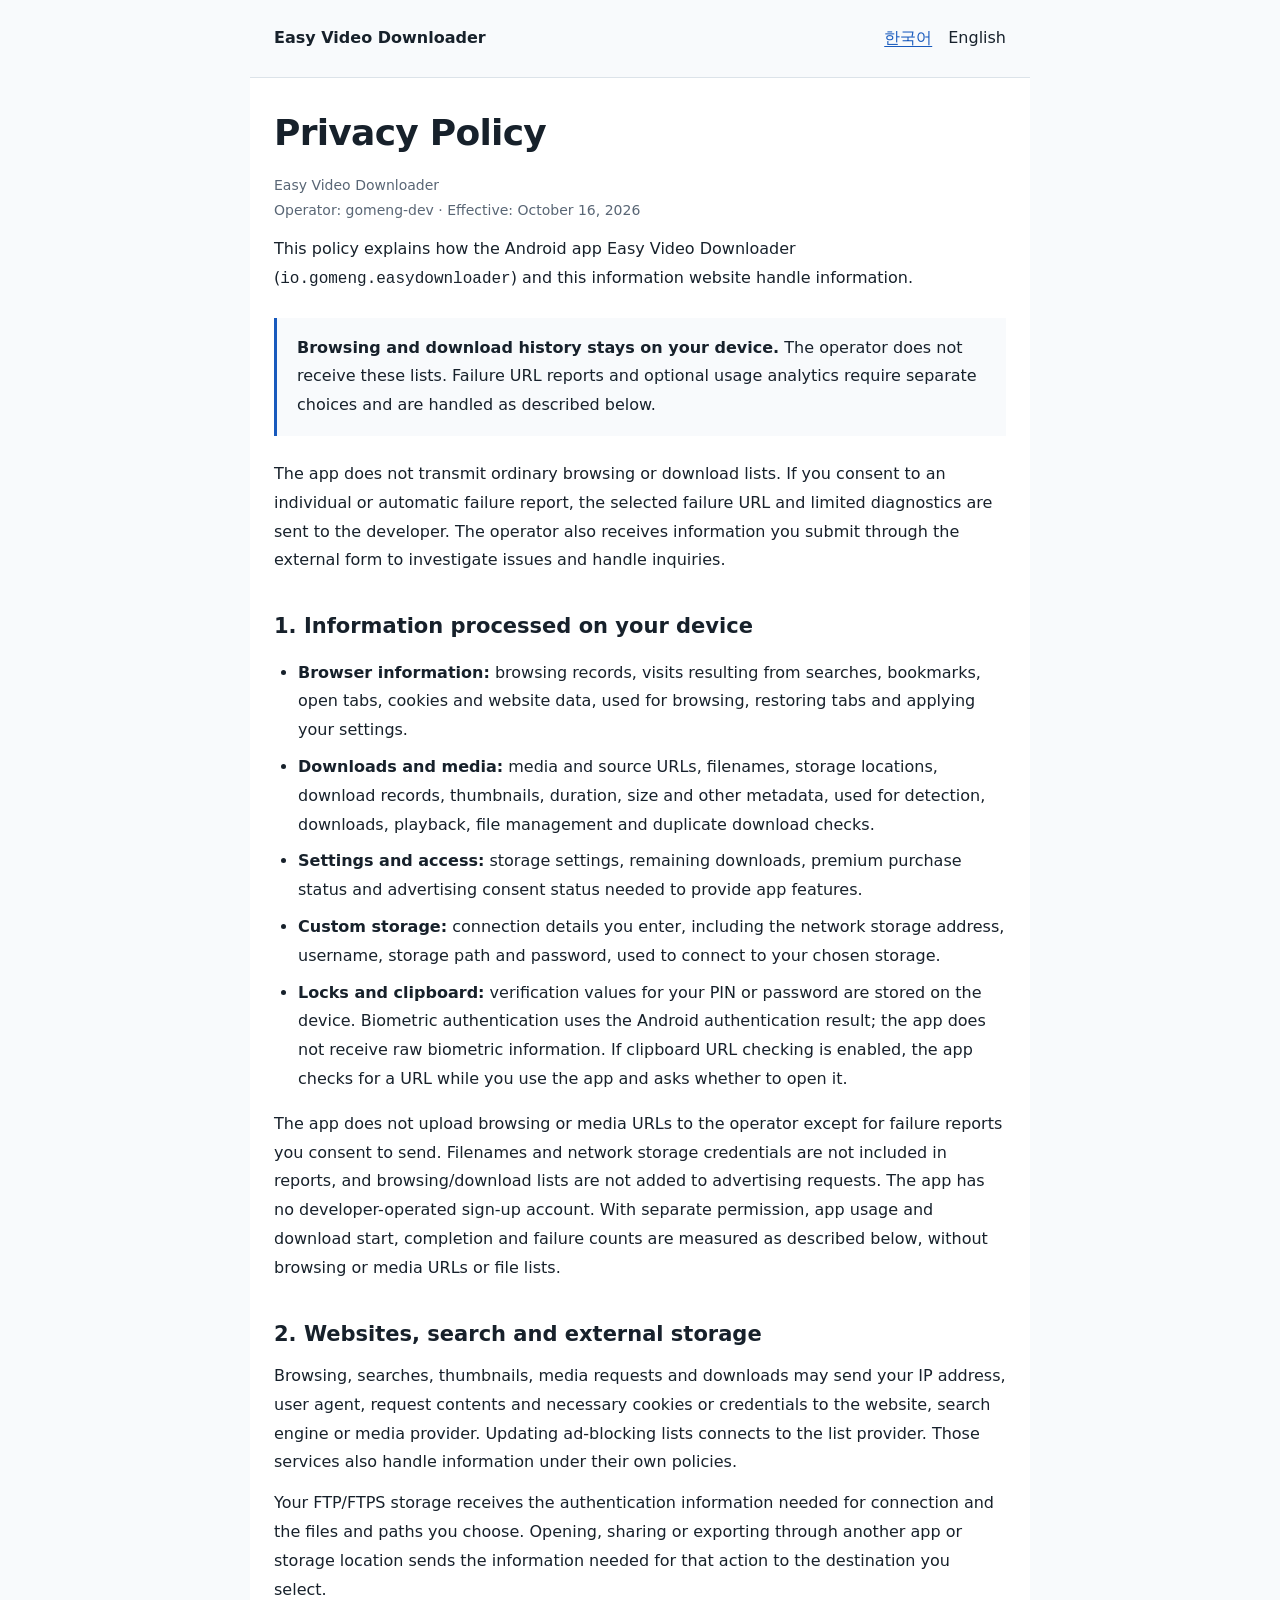
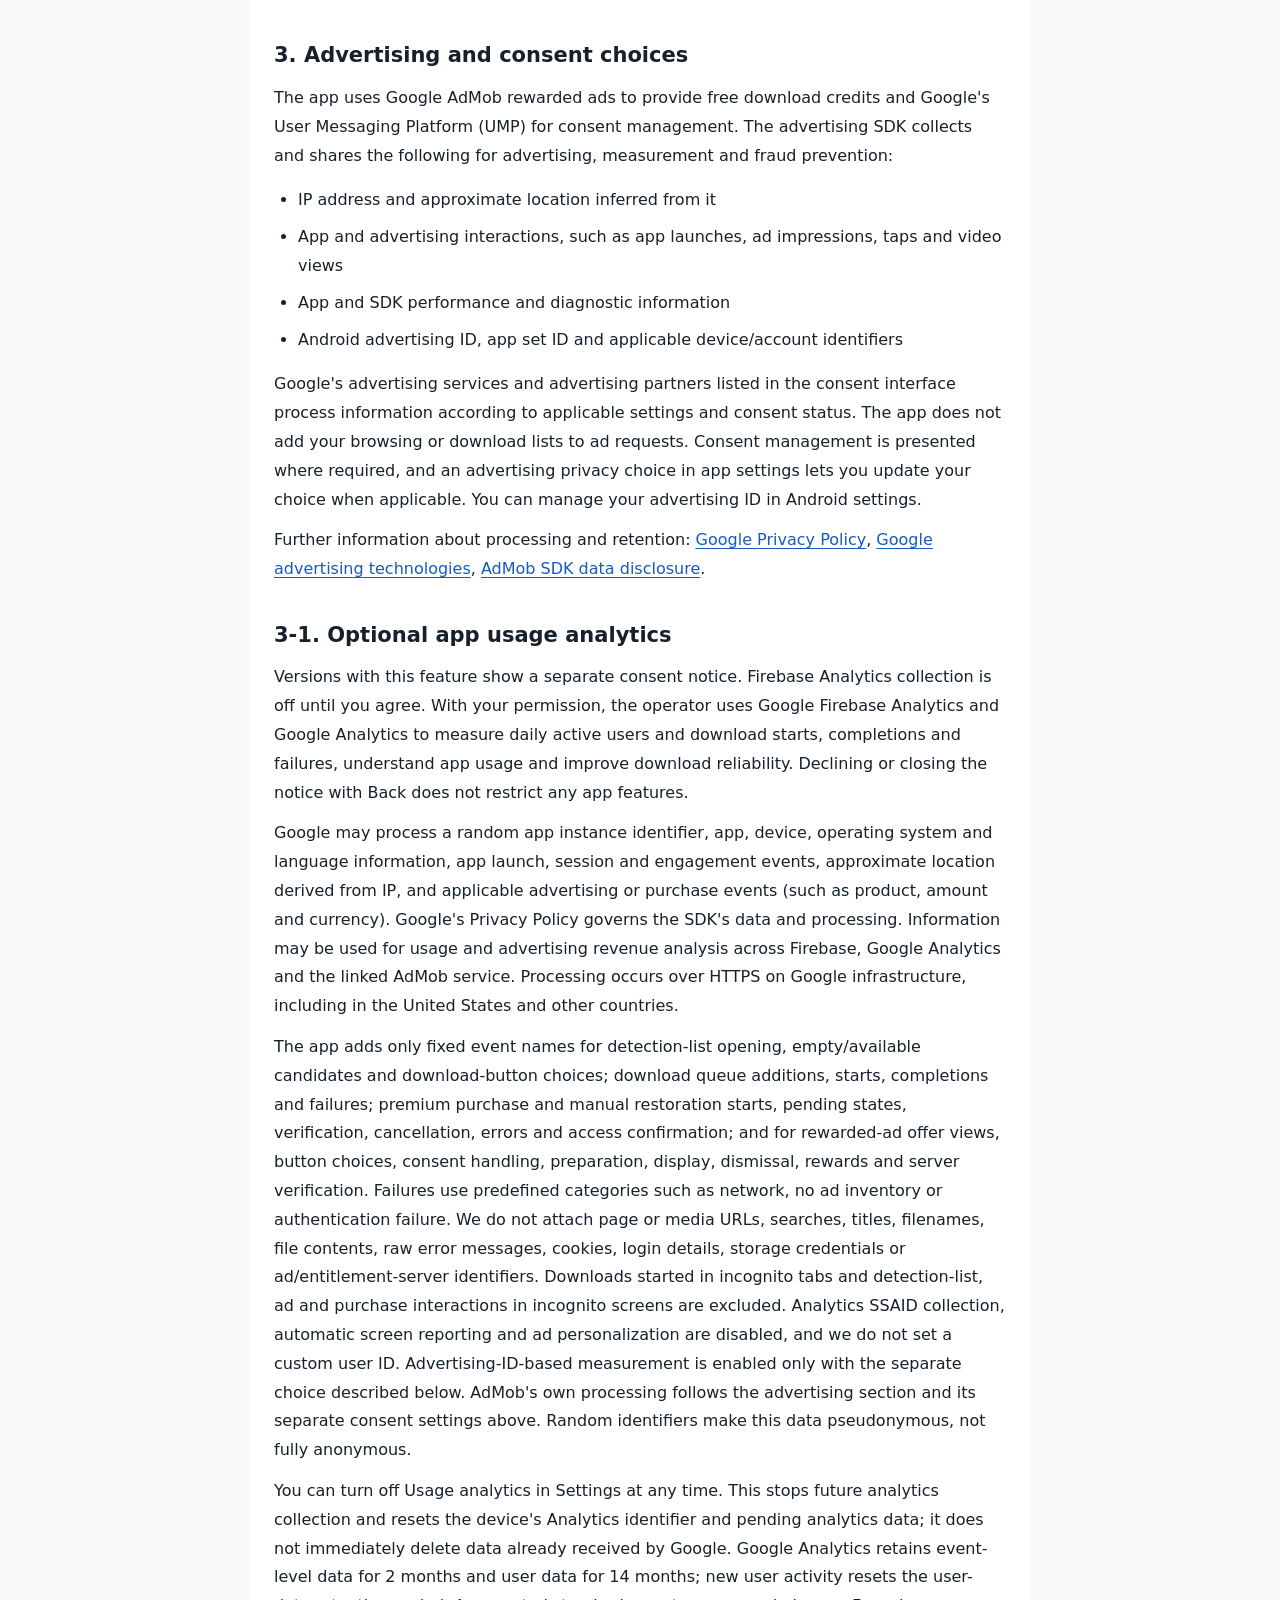
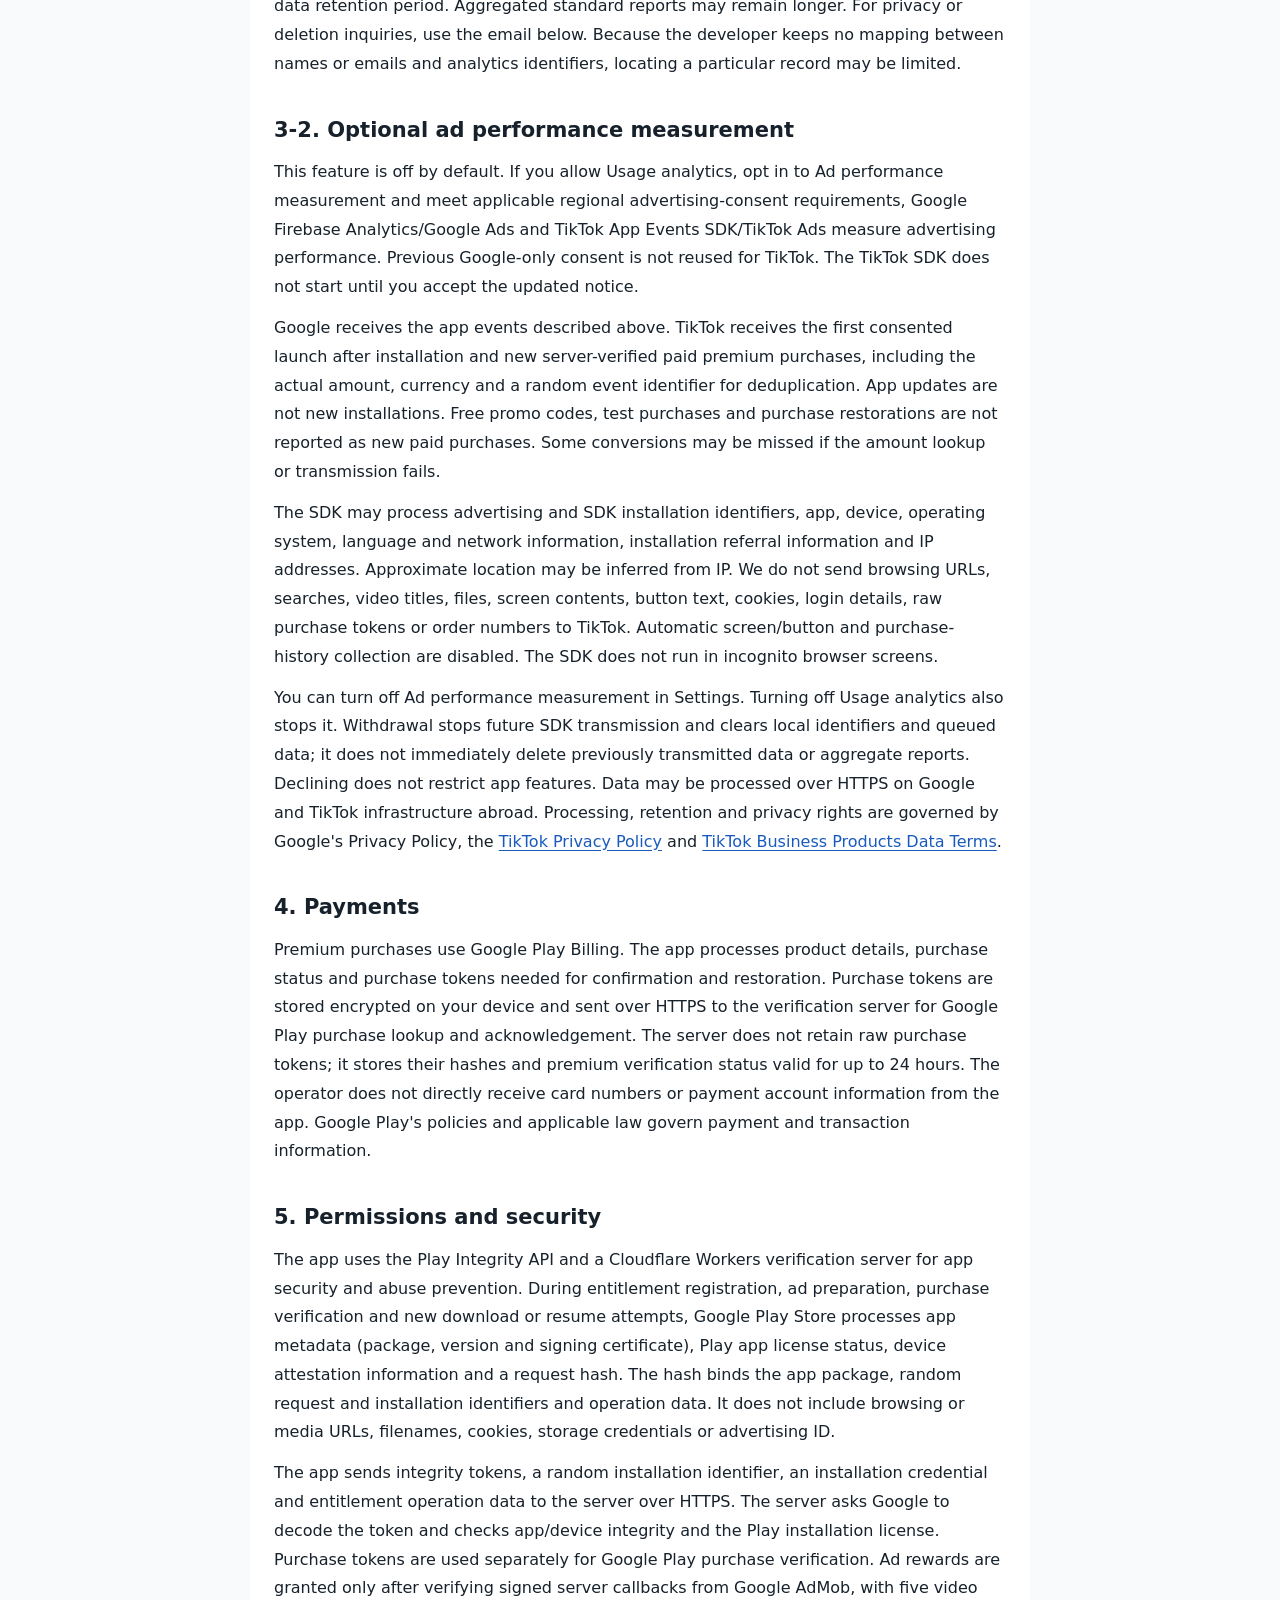
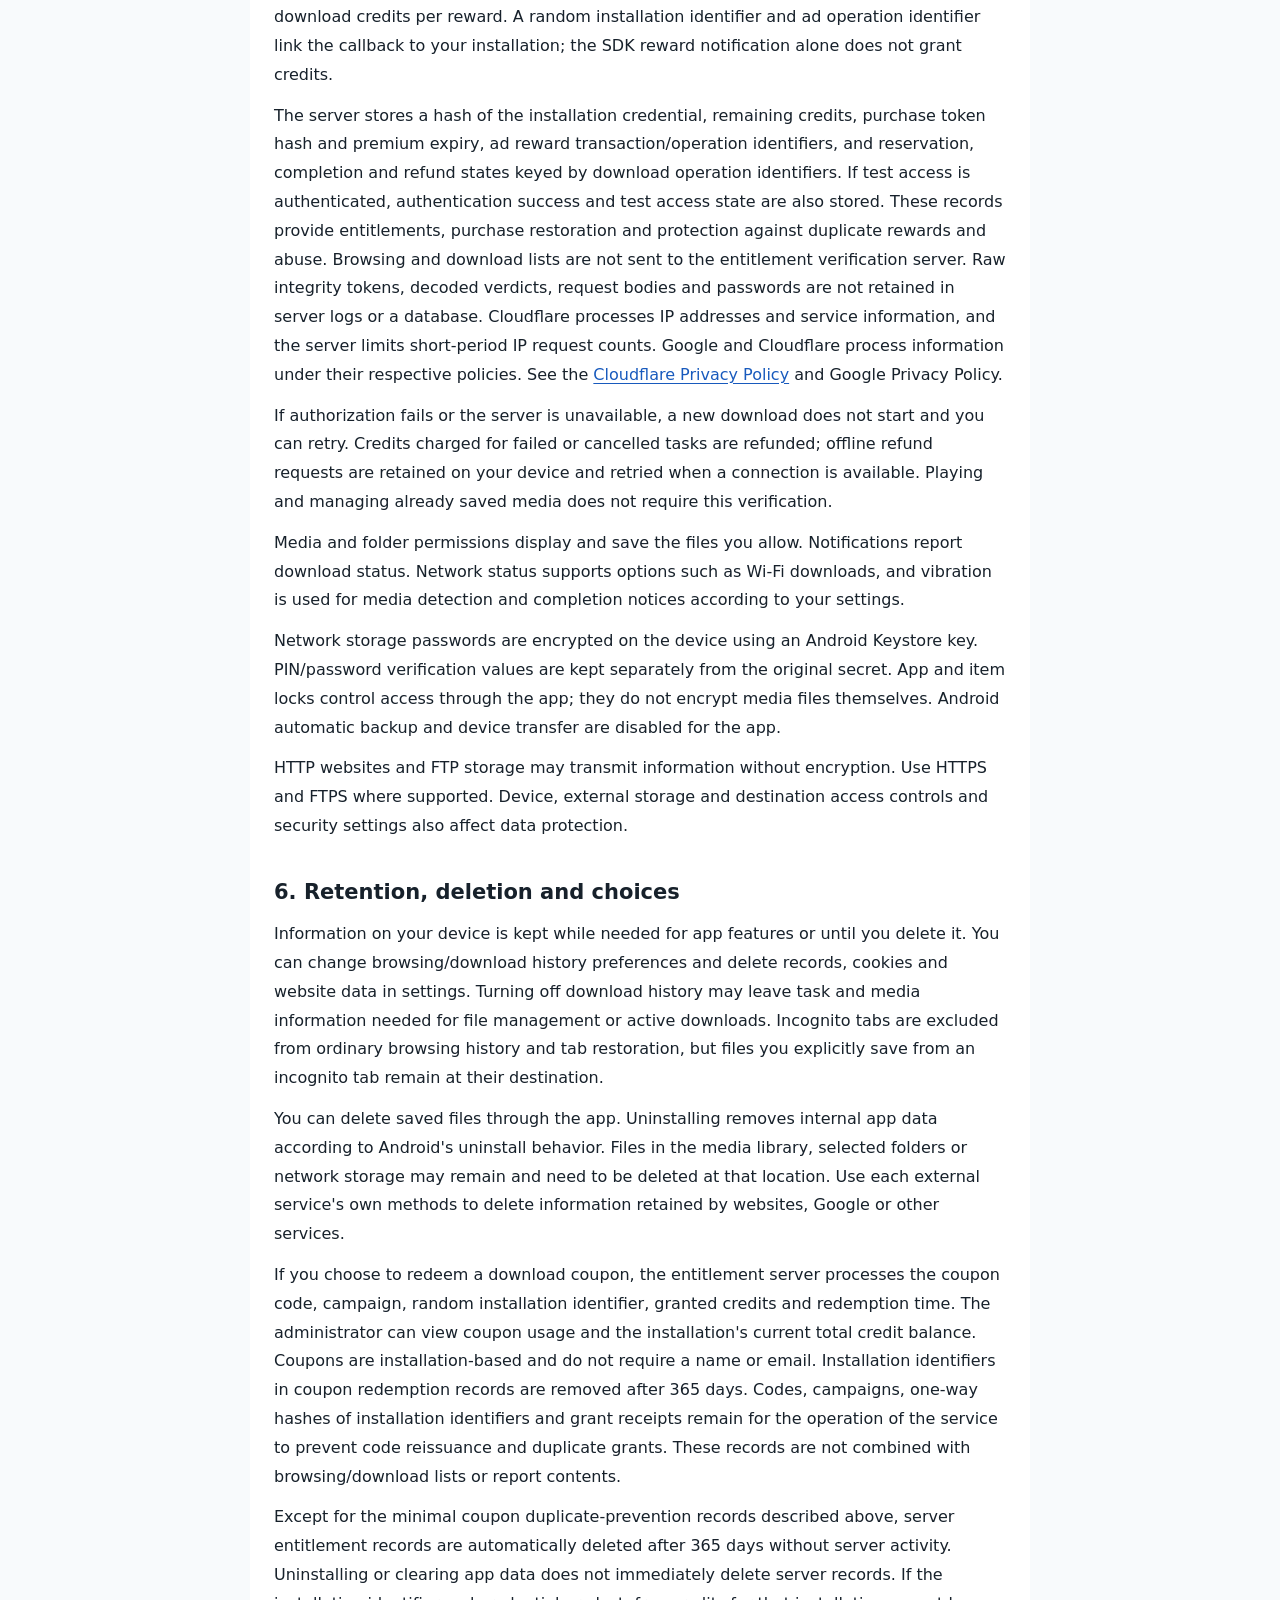
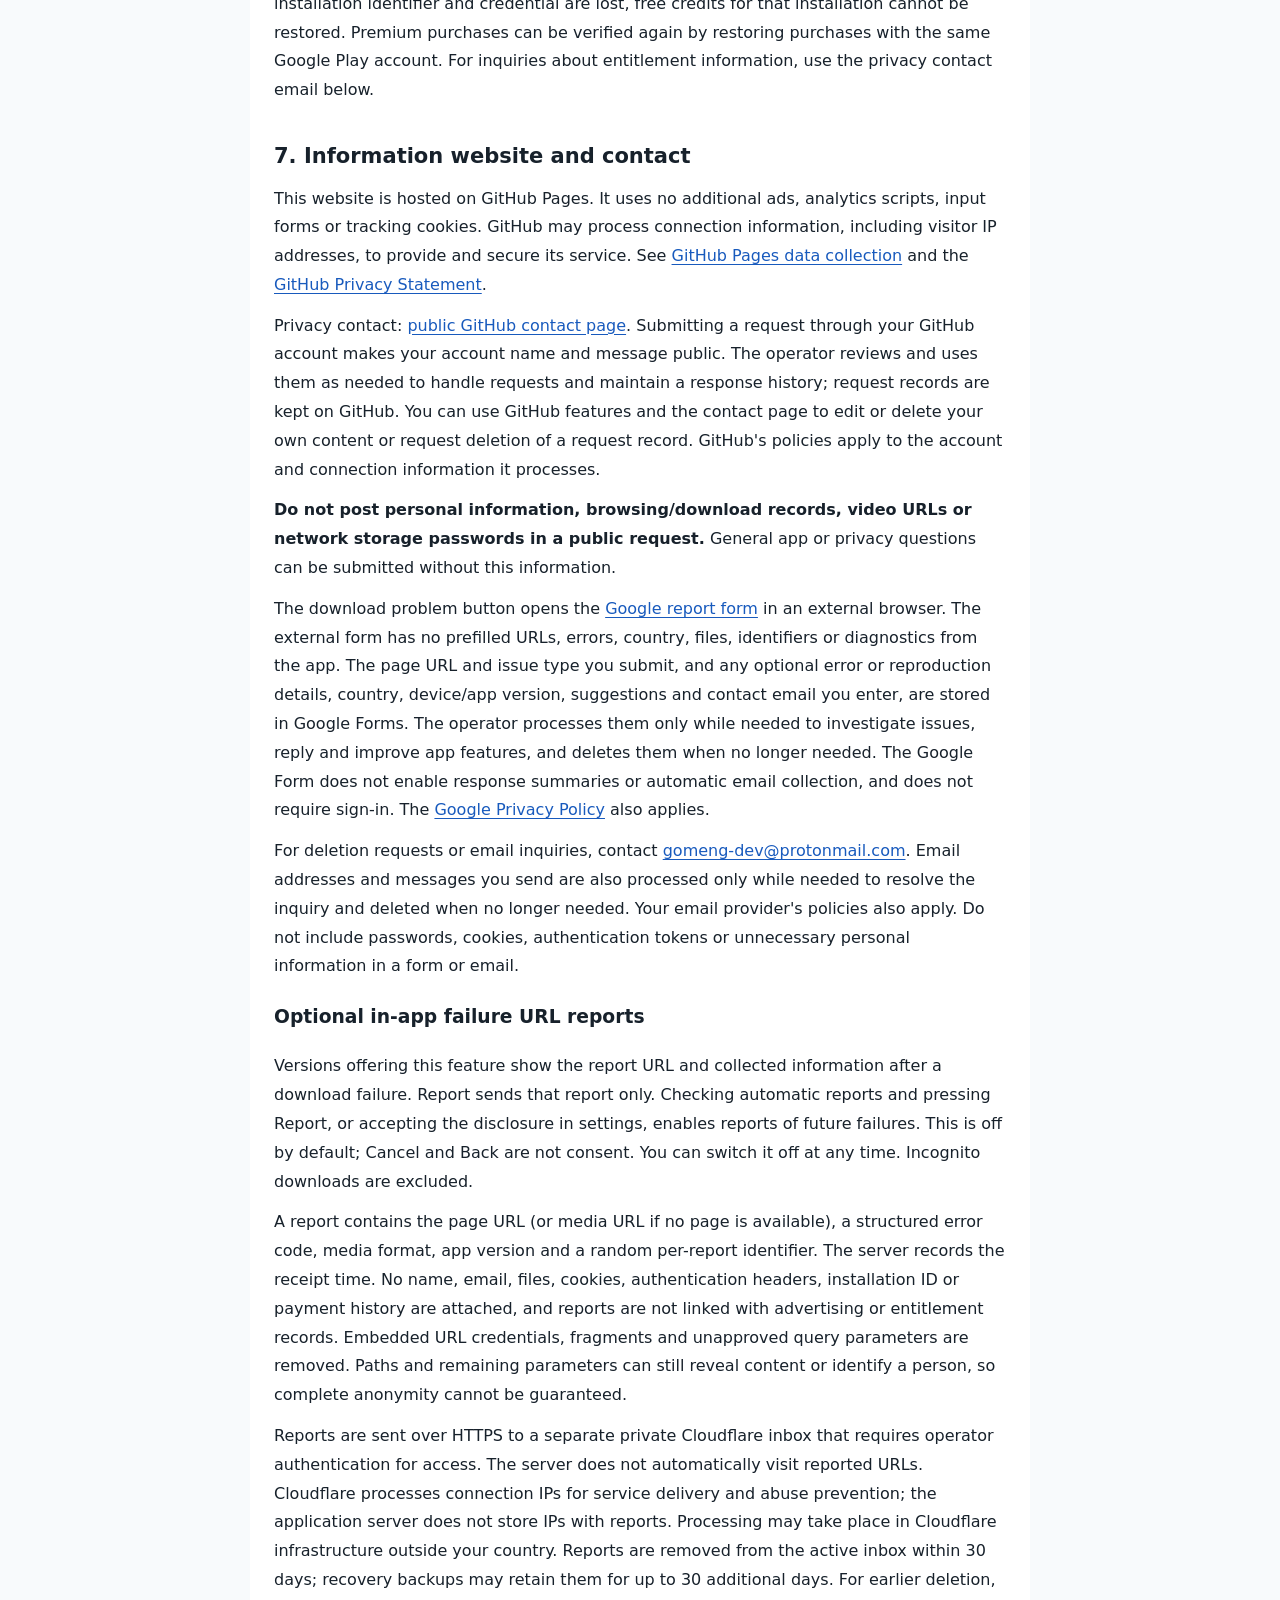
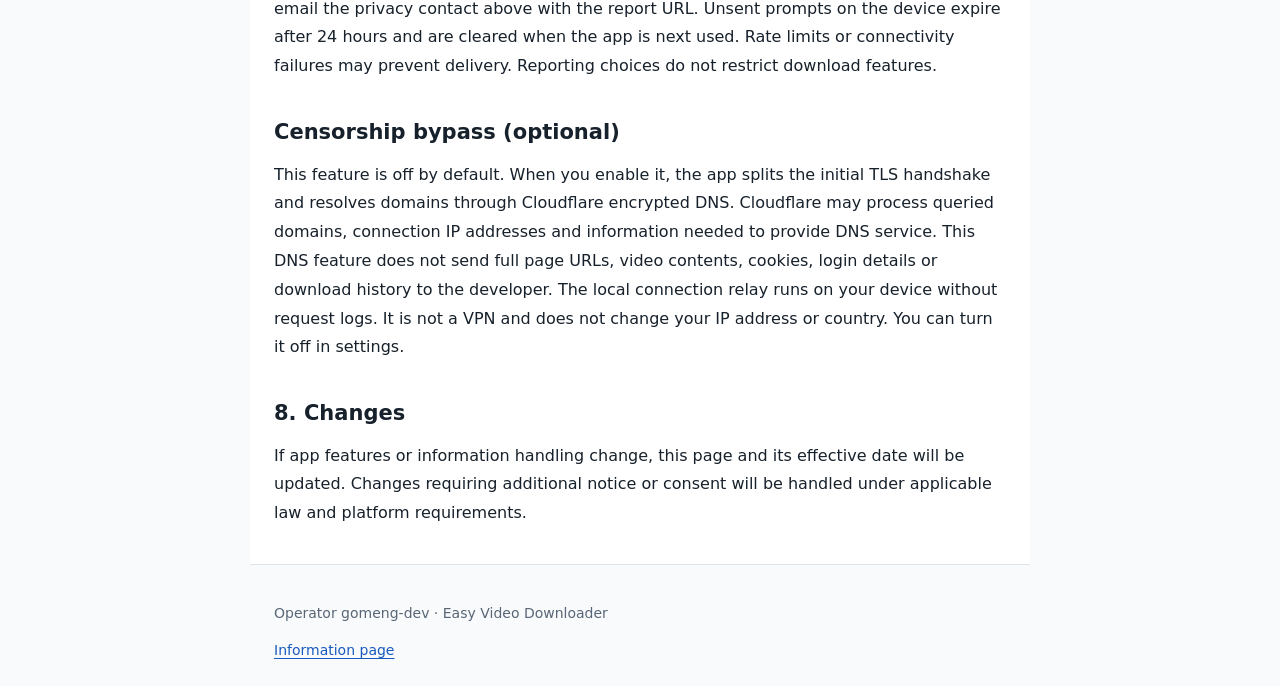
==== privacy-en.html @ 05d31c36 "Explain optional encrypted DNS connection feature" ====
<!doctype html>
<html lang="en">
<head>
  <meta charset="utf-8">
  <meta name="viewport" content="width=device-width, initial-scale=1">
  <meta name="description" content="How Easy Video Downloader handles local browser and download data, advertising, payments, external services and privacy requests.">
  <meta http-equiv="Content-Security-Policy" content="default-src 'none'; style-src 'self'; base-uri 'none'; form-action 'none'">
  <title>Privacy Policy | Easy Video Downloader</title>
  <link rel="stylesheet" href="styles.css">
  <link rel="alternate" hreflang="ko" href="privacy.html">
</head>
<body>
  <header><a class="brand" href="./">Easy Video Downloader</a><nav aria-label="Language"><a href="privacy.html" lang="ko">한국어</a><span aria-current="page">English</span></nav></header>
  <main>
    <h1>Privacy Policy</h1>
    <p class="meta">Easy Video Downloader<br>Operator: gomeng-dev · Effective: <time datetime="2026-10-16">October 16, 2026</time></p>
    <p>This policy explains how the Android app Easy Video Downloader (<code>io.gomeng.easydownloader</code>) and this information website handle information.</p>
    <div class="summary"><strong>Browsing and download history stays on your device.</strong> The operator does not receive these lists. Failure URL reports and optional usage analytics require separate choices and are handled as described below.</div>
    <p>The app does not transmit ordinary browsing or download lists. If you consent to an individual or automatic failure report, the selected failure URL and limited diagnostics are sent to the developer. The operator also receives information you submit through the external form to investigate issues and handle inquiries.</p>
    <h2>1. Information processed on your device</h2>
    <ul>
      <li><strong>Browser information:</strong> browsing records, visits resulting from searches, bookmarks, open tabs, cookies and website data, used for browsing, restoring tabs and applying your settings.</li>
      <li><strong>Downloads and media:</strong> media and source URLs, filenames, storage locations, download records, thumbnails, duration, size and other metadata, used for detection, downloads, playback, file management and duplicate download checks.</li>
      <li><strong>Settings and access:</strong> storage settings, remaining downloads, premium purchase status and advertising consent status needed to provide app features.</li>
      <li><strong>Custom storage:</strong> connection details you enter, including the network storage address, username, storage path and password, used to connect to your chosen storage.</li>
      <li><strong>Locks and clipboard:</strong> verification values for your PIN or password are stored on the device. Biometric authentication uses the Android authentication result; the app does not receive raw biometric information. If clipboard URL checking is enabled, the app checks for a URL while you use the app and asks whether to open it.</li>
    </ul>
    <p>The app does not upload browsing or media URLs to the operator except for failure reports you consent to send. Filenames and network storage credentials are not included in reports, and browsing/download lists are not added to advertising requests. The app has no developer-operated sign-up account. With separate permission, app usage and download start, completion and failure counts are measured as described below, without browsing or media URLs or file lists.</p>
    <h2>2. Websites, search and external storage</h2>
    <p>Browsing, searches, thumbnails, media requests and downloads may send your IP address, user agent, request contents and necessary cookies or credentials to the website, search engine or media provider. Updating ad-blocking lists connects to the list provider. Those services also handle information under their own policies.</p>
    <p>Your FTP/FTPS storage receives the authentication information needed for connection and the files and paths you choose. Opening, sharing or exporting through another app or storage location sends the information needed for that action to the destination you select.</p>
    <h2>3. Advertising and consent choices</h2>
    <p>The app uses Google AdMob rewarded ads to provide free download credits and Google's User Messaging Platform (UMP) for consent management. The advertising SDK collects and shares the following for advertising, measurement and fraud prevention:</p>
    <ul><li>IP address and approximate location inferred from it</li><li>App and advertising interactions, such as app launches, ad impressions, taps and video views</li><li>App and SDK performance and diagnostic information</li><li>Android advertising ID, app set ID and applicable device/account identifiers</li></ul>
    <p>Google's advertising services and advertising partners listed in the consent interface process information according to applicable settings and consent status. The app does not add your browsing or download lists to ad requests. Consent management is presented where required, and an advertising privacy choice in app settings lets you update your choice when applicable. You can manage your advertising ID in Android settings.</p>
    <p>Further information about processing and retention: <a href="https://policies.google.com/privacy?hl=en">Google Privacy Policy</a>, <a href="https://policies.google.com/technologies/ads?hl=en">Google advertising technologies</a>, <a href="https://developers.google.com/admob/android/privacy/play-data-disclosure">AdMob SDK data disclosure</a>.</p>
    <h2>3-1. Optional app usage analytics</h2>
    <p>Versions with this feature show a separate consent notice. Firebase Analytics collection is off until you agree. With your permission, the operator uses Google Firebase Analytics and Google Analytics to measure daily active users and download starts, completions and failures, understand app usage and improve download reliability. Declining or closing the notice with Back does not restrict any app features.</p>
    <p>Google may process a random app instance identifier, app, device, operating system and language information, app launch, session and engagement events, approximate location derived from IP, and applicable advertising or purchase events (such as product, amount and currency). Google's Privacy Policy governs the SDK's data and processing. Information may be used for usage and advertising revenue analysis across Firebase, Google Analytics and the linked AdMob service. Processing occurs over HTTPS on Google infrastructure, including in the United States and other countries.</p>
    <p>The app adds only fixed event names for detection-list opening, empty/available candidates and download-button choices; download queue additions, starts, completions and failures; premium purchase and manual restoration starts, pending states, verification, cancellation, errors and access confirmation; and for rewarded-ad offer views, button choices, consent handling, preparation, display, dismissal, rewards and server verification. Failures use predefined categories such as network, no ad inventory or authentication failure. We do not attach page or media URLs, searches, titles, filenames, file contents, raw error messages, cookies, login details, storage credentials or ad/entitlement-server identifiers. Downloads started in incognito tabs and detection-list, ad and purchase interactions in incognito screens are excluded. Analytics SSAID collection, automatic screen reporting and ad personalization are disabled, and we do not set a custom user ID. Advertising-ID-based measurement is enabled only with the separate choice described below. AdMob's own processing follows the advertising section and its separate consent settings above. Random identifiers make this data pseudonymous, not fully anonymous.</p>
    <p>You can turn off Usage analytics in Settings at any time. This stops future analytics collection and resets the device's Analytics identifier and pending analytics data; it does not immediately delete data already received by Google. Google Analytics retains event-level data for 2 months and user data for 14 months; new user activity resets the user-data retention period. Aggregated standard reports may remain longer. For privacy or deletion inquiries, use the email below. Because the developer keeps no mapping between names or emails and analytics identifiers, locating a particular record may be limited.</p>
    <h2>3-2. Optional ad performance measurement</h2>
    <p>This feature is off by default. If you allow Usage analytics, opt in to Ad performance measurement and meet applicable regional advertising-consent requirements, Google Firebase Analytics/Google Ads and TikTok App Events SDK/TikTok Ads measure advertising performance. Previous Google-only consent is not reused for TikTok. The TikTok SDK does not start until you accept the updated notice.</p>
    <p>Google receives the app events described above. TikTok receives the first consented launch after installation and new server-verified paid premium purchases, including the actual amount, currency and a random event identifier for deduplication. App updates are not new installations. Free promo codes, test purchases and purchase restorations are not reported as new paid purchases. Some conversions may be missed if the amount lookup or transmission fails.</p>
    <p>The SDK may process advertising and SDK installation identifiers, app, device, operating system, language and network information, installation referral information and IP addresses. Approximate location may be inferred from IP. We do not send browsing URLs, searches, video titles, files, screen contents, button text, cookies, login details, raw purchase tokens or order numbers to TikTok. Automatic screen/button and purchase-history collection are disabled. The SDK does not run in incognito browser screens.</p>
    <p>You can turn off Ad performance measurement in Settings. Turning off Usage analytics also stops it. Withdrawal stops future SDK transmission and clears local identifiers and queued data; it does not immediately delete previously transmitted data or aggregate reports. Declining does not restrict app features. Data may be processed over HTTPS on Google and TikTok infrastructure abroad. Processing, retention and privacy rights are governed by Google's Privacy Policy, the <a href="https://www.tiktok.com/legal/page/global/privacy-policy/en">TikTok Privacy Policy</a> and <a href="https://ads.tiktok.com/i18n/official/policy/business-products-terms">TikTok Business Products Data Terms</a>.</p>
    <h2>4. Payments</h2>
    <p>Premium purchases use Google Play Billing. The app processes product details, purchase status and purchase tokens needed for confirmation and restoration. Purchase tokens are stored encrypted on your device and sent over HTTPS to the verification server for Google Play purchase lookup and acknowledgement. The server does not retain raw purchase tokens; it stores their hashes and premium verification status valid for up to 24 hours. The operator does not directly receive card numbers or payment account information from the app. Google Play's policies and applicable law govern payment and transaction information.</p>
    <h2>5. Permissions and security</h2>
    <p>The app uses the Play Integrity API and a Cloudflare Workers verification server for app security and abuse prevention. During entitlement registration, ad preparation, purchase verification and new download or resume attempts, Google Play Store processes app metadata (package, version and signing certificate), Play app license status, device attestation information and a request hash. The hash binds the app package, random request and installation identifiers and operation data. It does not include browsing or media URLs, filenames, cookies, storage credentials or advertising ID.</p>
    <p>The app sends integrity tokens, a random installation identifier, an installation credential and entitlement operation data to the server over HTTPS. The server asks Google to decode the token and checks app/device integrity and the Play installation license. Purchase tokens are used separately for Google Play purchase verification. Ad rewards are granted only after verifying signed server callbacks from Google AdMob, with five video download credits per reward. A random installation identifier and ad operation identifier link the callback to your installation; the SDK reward notification alone does not grant credits.</p>
    <p>The server stores a hash of the installation credential, remaining credits, purchase token hash and premium expiry, ad reward transaction/operation identifiers, and reservation, completion and refund states keyed by download operation identifiers. If test access is authenticated, authentication success and test access state are also stored. These records provide entitlements, purchase restoration and protection against duplicate rewards and abuse. Browsing and download lists are not sent to the entitlement verification server. Raw integrity tokens, decoded verdicts, request bodies and passwords are not retained in server logs or a database. Cloudflare processes IP addresses and service information, and the server limits short-period IP request counts. Google and Cloudflare process information under their respective policies. See the <a href="https://www.cloudflare.com/privacypolicy/">Cloudflare Privacy Policy</a> and Google Privacy Policy.</p>
    <p>If authorization fails or the server is unavailable, a new download does not start and you can retry. Credits charged for failed or cancelled tasks are refunded; offline refund requests are retained on your device and retried when a connection is available. Playing and managing already saved media does not require this verification.</p>
    <p>Media and folder permissions display and save the files you allow. Notifications report download status. Network status supports options such as Wi-Fi downloads, and vibration is used for media detection and completion notices according to your settings.</p>
    <p>Network storage passwords are encrypted on the device using an Android Keystore key. PIN/password verification values are kept separately from the original secret. App and item locks control access through the app; they do not encrypt media files themselves. Android automatic backup and device transfer are disabled for the app.</p>
    <p>HTTP websites and FTP storage may transmit information without encryption. Use HTTPS and FTPS where supported. Device, external storage and destination access controls and security settings also affect data protection.</p>
    <h2>6. Retention, deletion and choices</h2>
    <p>Information on your device is kept while needed for app features or until you delete it. You can change browsing/download history preferences and delete records, cookies and website data in settings. Turning off download history may leave task and media information needed for file management or active downloads. Incognito tabs are excluded from ordinary browsing history and tab restoration, but files you explicitly save from an incognito tab remain at their destination.</p>
    <p>You can delete saved files through the app. Uninstalling removes internal app data according to Android's uninstall behavior. Files in the media library, selected folders or network storage may remain and need to be deleted at that location. Use each external service's own methods to delete information retained by websites, Google or other services.</p>
    <p>If you choose to redeem a download coupon, the entitlement server processes the coupon code, campaign, random installation identifier, granted credits and redemption time. The administrator can view coupon usage and the installation's current total credit balance. Coupons are installation-based and do not require a name or email. Installation identifiers in coupon redemption records are removed after 365 days. Codes, campaigns, one-way hashes of installation identifiers and grant receipts remain for the operation of the service to prevent code reissuance and duplicate grants. These records are not combined with browsing/download lists or report contents.</p>
    <p>Except for the minimal coupon duplicate-prevention records described above, server entitlement records are automatically deleted after 365 days without server activity. Uninstalling or clearing app data does not immediately delete server records. If the installation identifier and credential are lost, free credits for that installation cannot be restored. Premium purchases can be verified again by restoring purchases with the same Google Play account. For inquiries about entitlement information, use the privacy contact email below.</p>
    <h2>7. Information website and contact</h2>
    <p>This website is hosted on GitHub Pages. It uses no additional ads, analytics scripts, input forms or tracking cookies. GitHub may process connection information, including visitor IP addresses, to provide and secure its service. See <a href="https://docs.github.com/en/pages/getting-started-with-github-pages/what-is-github-pages#data-collection">GitHub Pages data collection</a> and the <a href="https://docs.github.com/en/site-policy/privacy-policies/github-general-privacy-statement">GitHub Privacy Statement</a>.</p>
    <p>Privacy contact: <a href="https://github.com/gomeng-dev/gomeng-dev.github.io/issues/new/choose">public GitHub contact page</a>. Submitting a request through your GitHub account makes your account name and message public. The operator reviews and uses them as needed to handle requests and maintain a response history; request records are kept on GitHub. You can use GitHub features and the contact page to edit or delete your own content or request deletion of a request record. GitHub's policies apply to the account and connection information it processes.</p>
    <p><strong>Do not post personal information, browsing/download records, video URLs or network storage passwords in a public request.</strong> General app or privacy questions can be submitted without this information.</p>
    <p>The download problem button opens the <a href="https://forms.gle/c27XCRw5DG1pecUr5">Google report form</a> in an external browser. The external form has no prefilled URLs, errors, country, files, identifiers or diagnostics from the app. The page URL and issue type you submit, and any optional error or reproduction details, country, device/app version, suggestions and contact email you enter, are stored in Google Forms. The operator processes them only while needed to investigate issues, reply and improve app features, and deletes them when no longer needed. The Google Form does not enable response summaries or automatic email collection, and does not require sign-in. The <a href="https://policies.google.com/privacy?hl=en">Google Privacy Policy</a> also applies.</p>
    <p>For deletion requests or email inquiries, contact <a href="mailto:gomeng-dev@protonmail.com">gomeng-dev@protonmail.com</a>. Email addresses and messages you send are also processed only while needed to resolve the inquiry and deleted when no longer needed. Your email provider's policies also apply. Do not include passwords, cookies, authentication tokens or unnecessary personal information in a form or email.</p>
    <h3>Optional in-app failure URL reports</h3>
    <p>Versions offering this feature show the report URL and collected information after a download failure. Report sends that report only. Checking automatic reports and pressing Report, or accepting the disclosure in settings, enables reports of future failures. This is off by default; Cancel and Back are not consent. You can switch it off at any time. Incognito downloads are excluded.</p>
    <p>A report contains the page URL (or media URL if no page is available), a structured error code, media format, app version and a random per-report identifier. The server records the receipt time. No name, email, files, cookies, authentication headers, installation ID or payment history are attached, and reports are not linked with advertising or entitlement records. Embedded URL credentials, fragments and unapproved query parameters are removed. Paths and remaining parameters can still reveal content or identify a person, so complete anonymity cannot be guaranteed.</p>
    <p>Reports are sent over HTTPS to a separate private Cloudflare inbox that requires operator authentication for access. The server does not automatically visit reported URLs. Cloudflare processes connection IPs for service delivery and abuse prevention; the application server does not store IPs with reports. Processing may take place in Cloudflare infrastructure outside your country. Reports are removed from the active inbox within 30 days; recovery backups may retain them for up to 30 additional days. For earlier deletion, email the privacy contact above with the report URL. Unsent prompts on the device expire after 24 hours and are cleared when the app is next used. Rate limits or connectivity failures may prevent delivery. Reporting choices do not restrict download features.</p>
    <h2>Censorship bypass (optional)</h2>
    <p>This feature is off by default. When you enable it, the app splits the initial TLS handshake and resolves domains through Cloudflare encrypted DNS. Cloudflare may process queried domains, connection IP addresses and information needed to provide DNS service. This DNS feature does not send full page URLs, video contents, cookies, login details or download history to the developer. The local connection relay runs on your device without request logs. It is not a VPN and does not change your IP address or country. You can turn it off in settings.</p>
    <h2>8. Changes</h2>
    <p>If app features or information handling change, this page and its effective date will be updated. Changes requiring additional notice or consent will be handled under applicable law and platform requirements.</p>
  </main>
  <footer><p>Operator gomeng-dev · Easy Video Downloader</p><a href="./">Information page</a></footer>
</body>
</html>
---- styles.css ----
:root { color-scheme: light dark; --background: #f8fafc; --surface: #ffffff; --text: #17212b; --muted: #596675; --line: #dce3e9; --accent: #185abd; }
* { box-sizing: border-box; }
body { margin: 0; background: var(--background); color: var(--text); font: 16px/1.8 system-ui, -apple-system, BlinkMacSystemFont, "Segoe UI", sans-serif; overflow-wrap: anywhere; }
header, main, footer { max-width: 780px; margin: auto; padding: 24px; }
header { display: flex; align-items: center; justify-content: space-between; gap: 16px; border-bottom: 1px solid var(--line); }
.brand { font-weight: 700; color: var(--text); text-decoration: none; }
nav { display: flex; flex-wrap: wrap; gap: 16px; }
a { color: var(--accent); text-underline-offset: 3px; }
a:hover { text-decoration-thickness: 2px; }
a:focus-visible { outline: 3px solid var(--accent); outline-offset: 4px; border-radius: 2px; }
main { background: var(--surface); }
h1 { margin: 8px 0 16px; font-size: clamp(26px, 5vw, 36px); line-height: 1.3; letter-spacing: -.02em; }
h2 { margin: 36px 0 12px; font-size: 21px; line-height: 1.5; }
p { margin: 12px 0; }
ul { padding-inline-start: 24px; }
li { margin: 8px 0; }
.meta, footer { color: var(--muted); font-size: 14px; }
.summary { padding: 16px 20px; margin: 24px 0; background: var(--background); border-inline-start: 3px solid var(--accent); }
dl { margin: 16px 0; }
dt { font-weight: 650; margin-top: 16px; }
dd { margin: 4px 0 0; }
footer { border-top: 1px solid var(--line); }
@media (max-width: 480px) { header, main, footer { padding: 20px; } header { align-items: flex-start; flex-direction: column; gap: 8px; } }
@media (prefers-color-scheme: dark) { :root { --background: #12171d; --surface: #191f26; --text: #e7edf4; --muted: #a8b4c2; --line: #343e4a; --accent: #92beff; } }
@media print { :root { --background: #fff; --surface: #fff; --text: #000; --muted: #333; --line: #ccc; --accent: #000; } header nav { display: none; } main { max-width: none; } h2 { break-after: avoid; } }
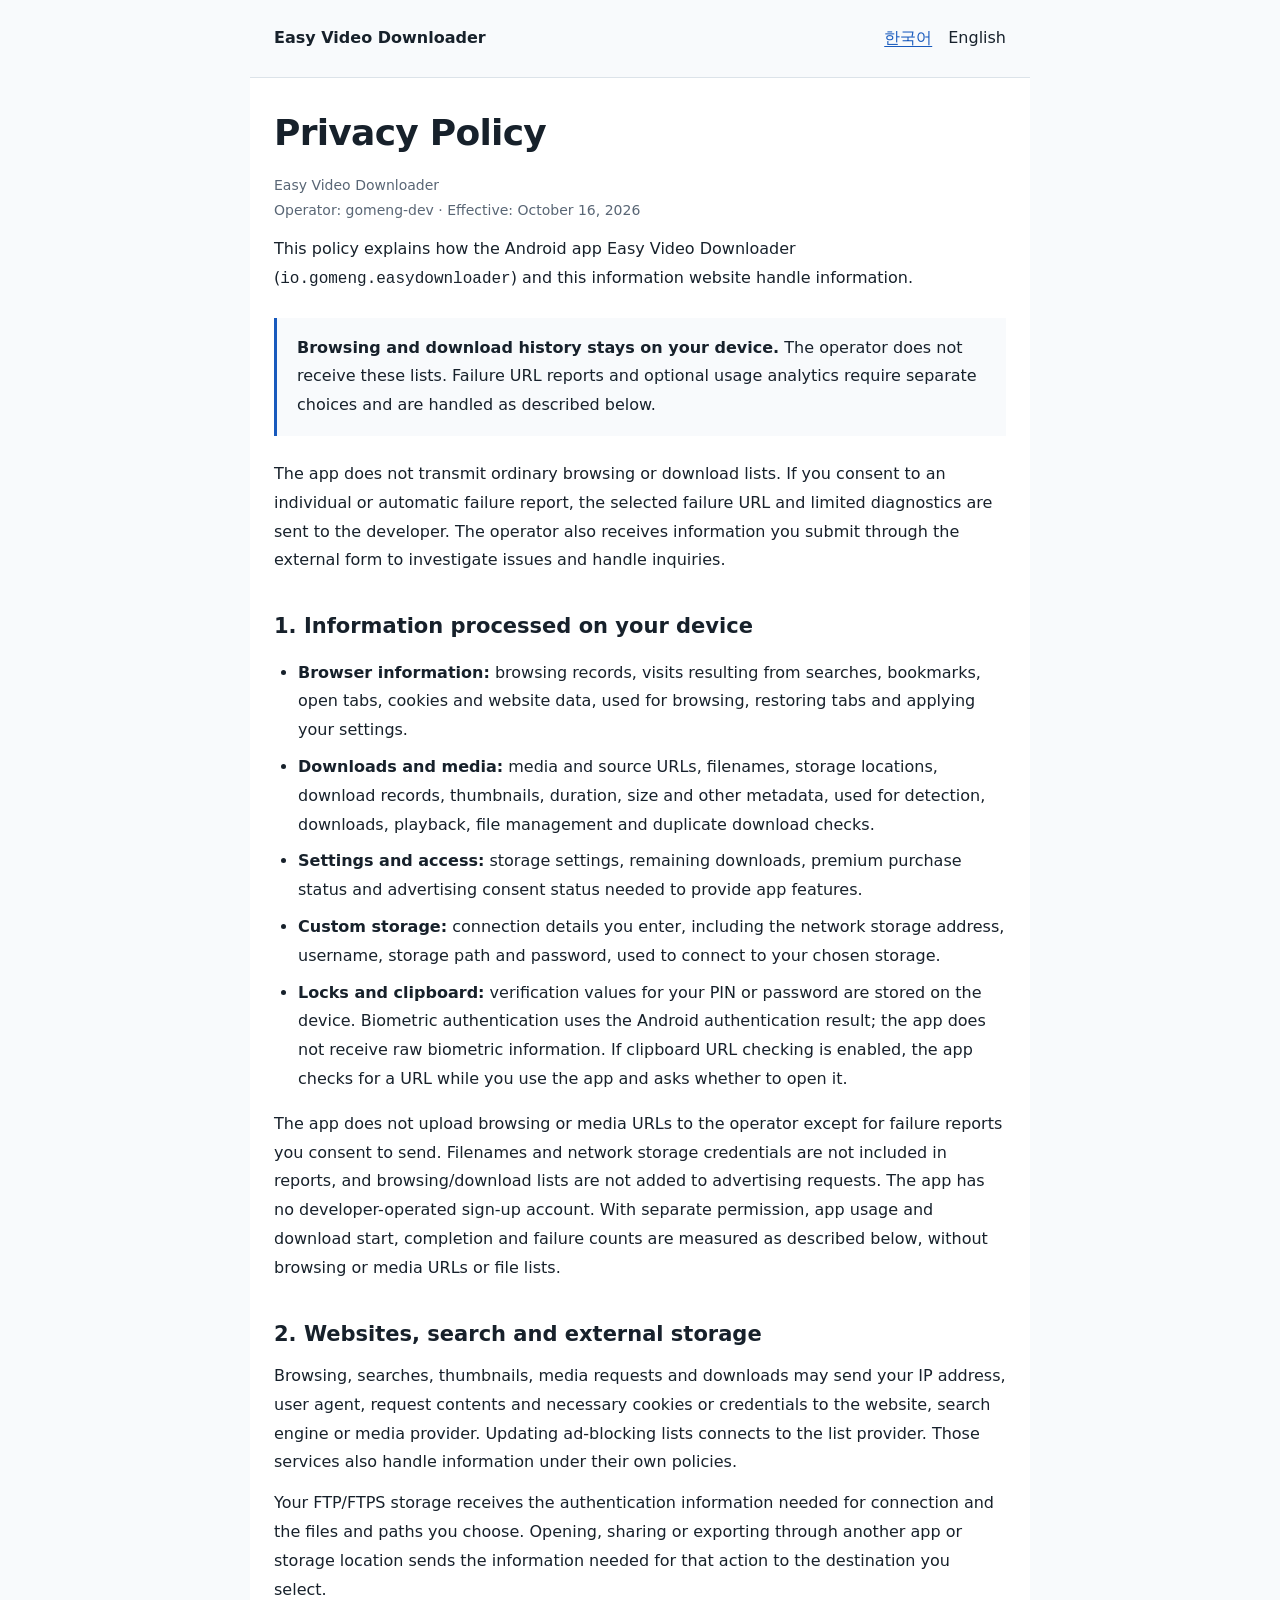
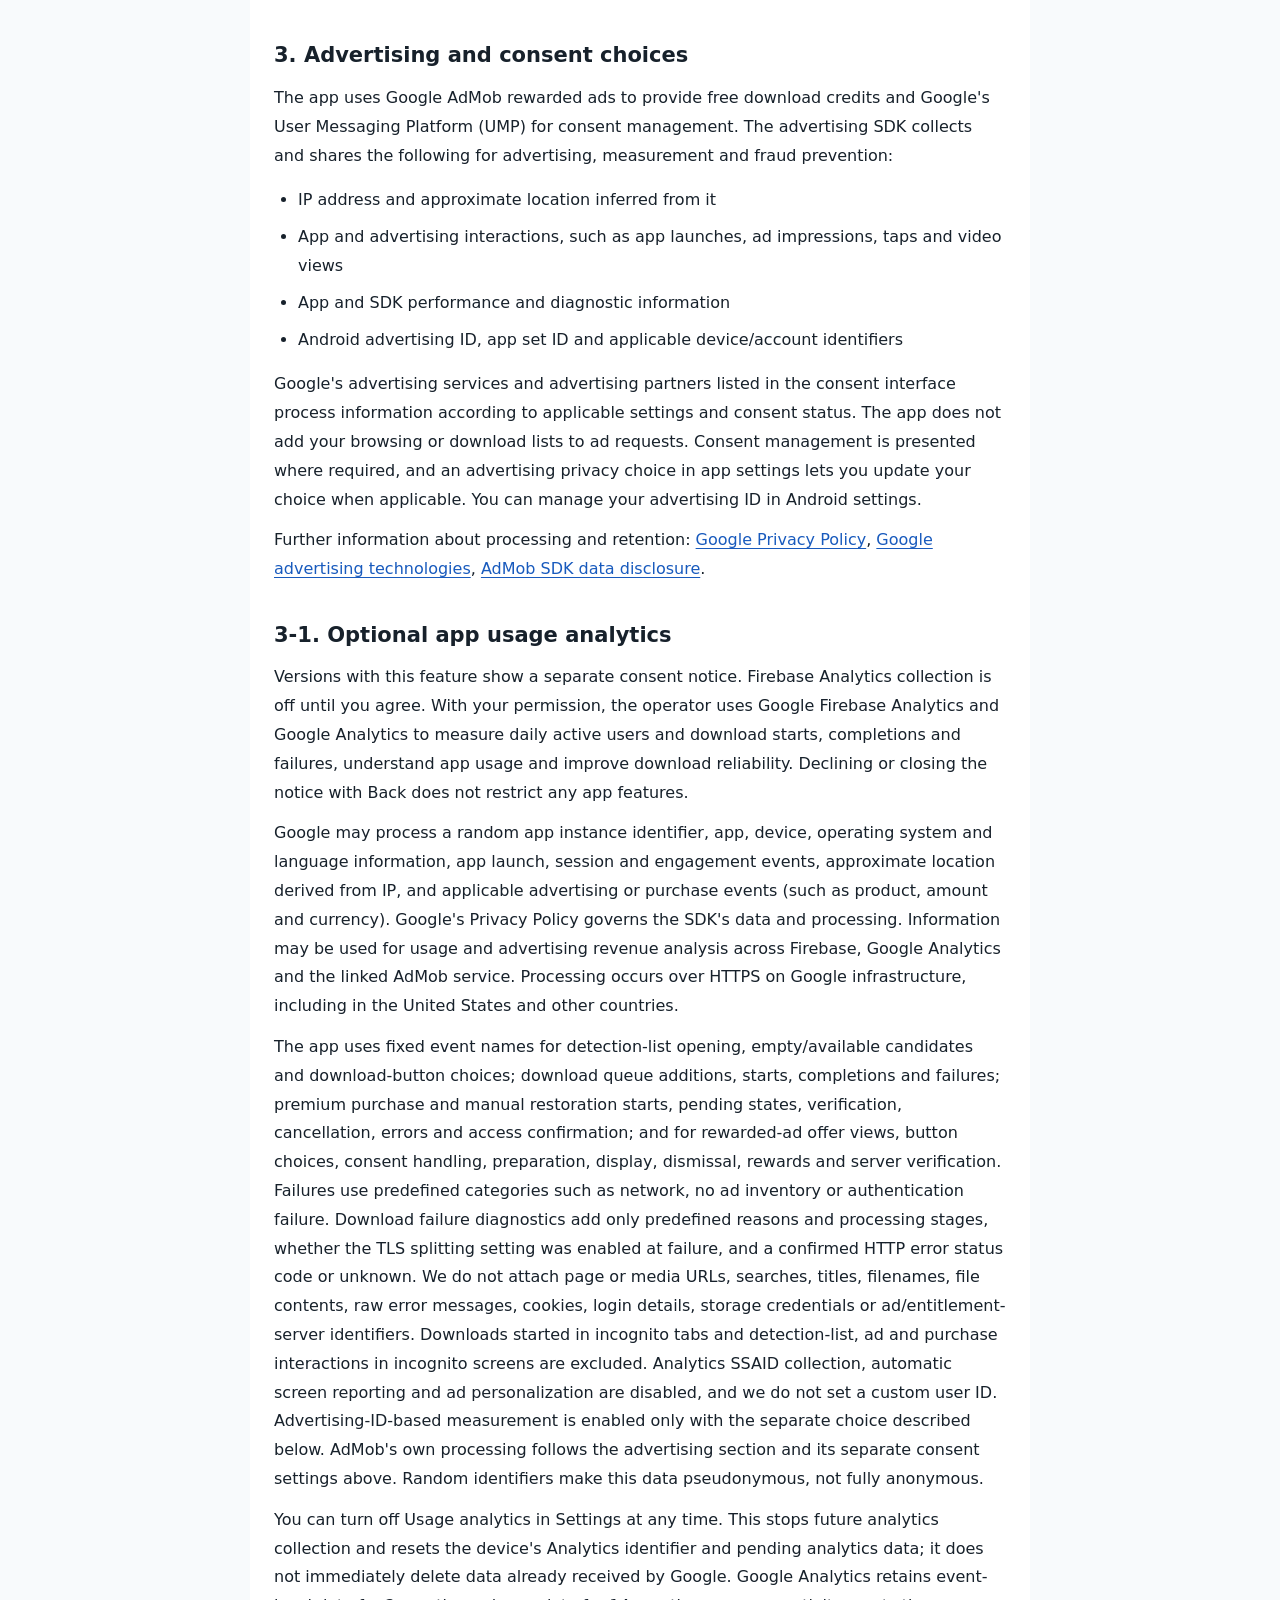
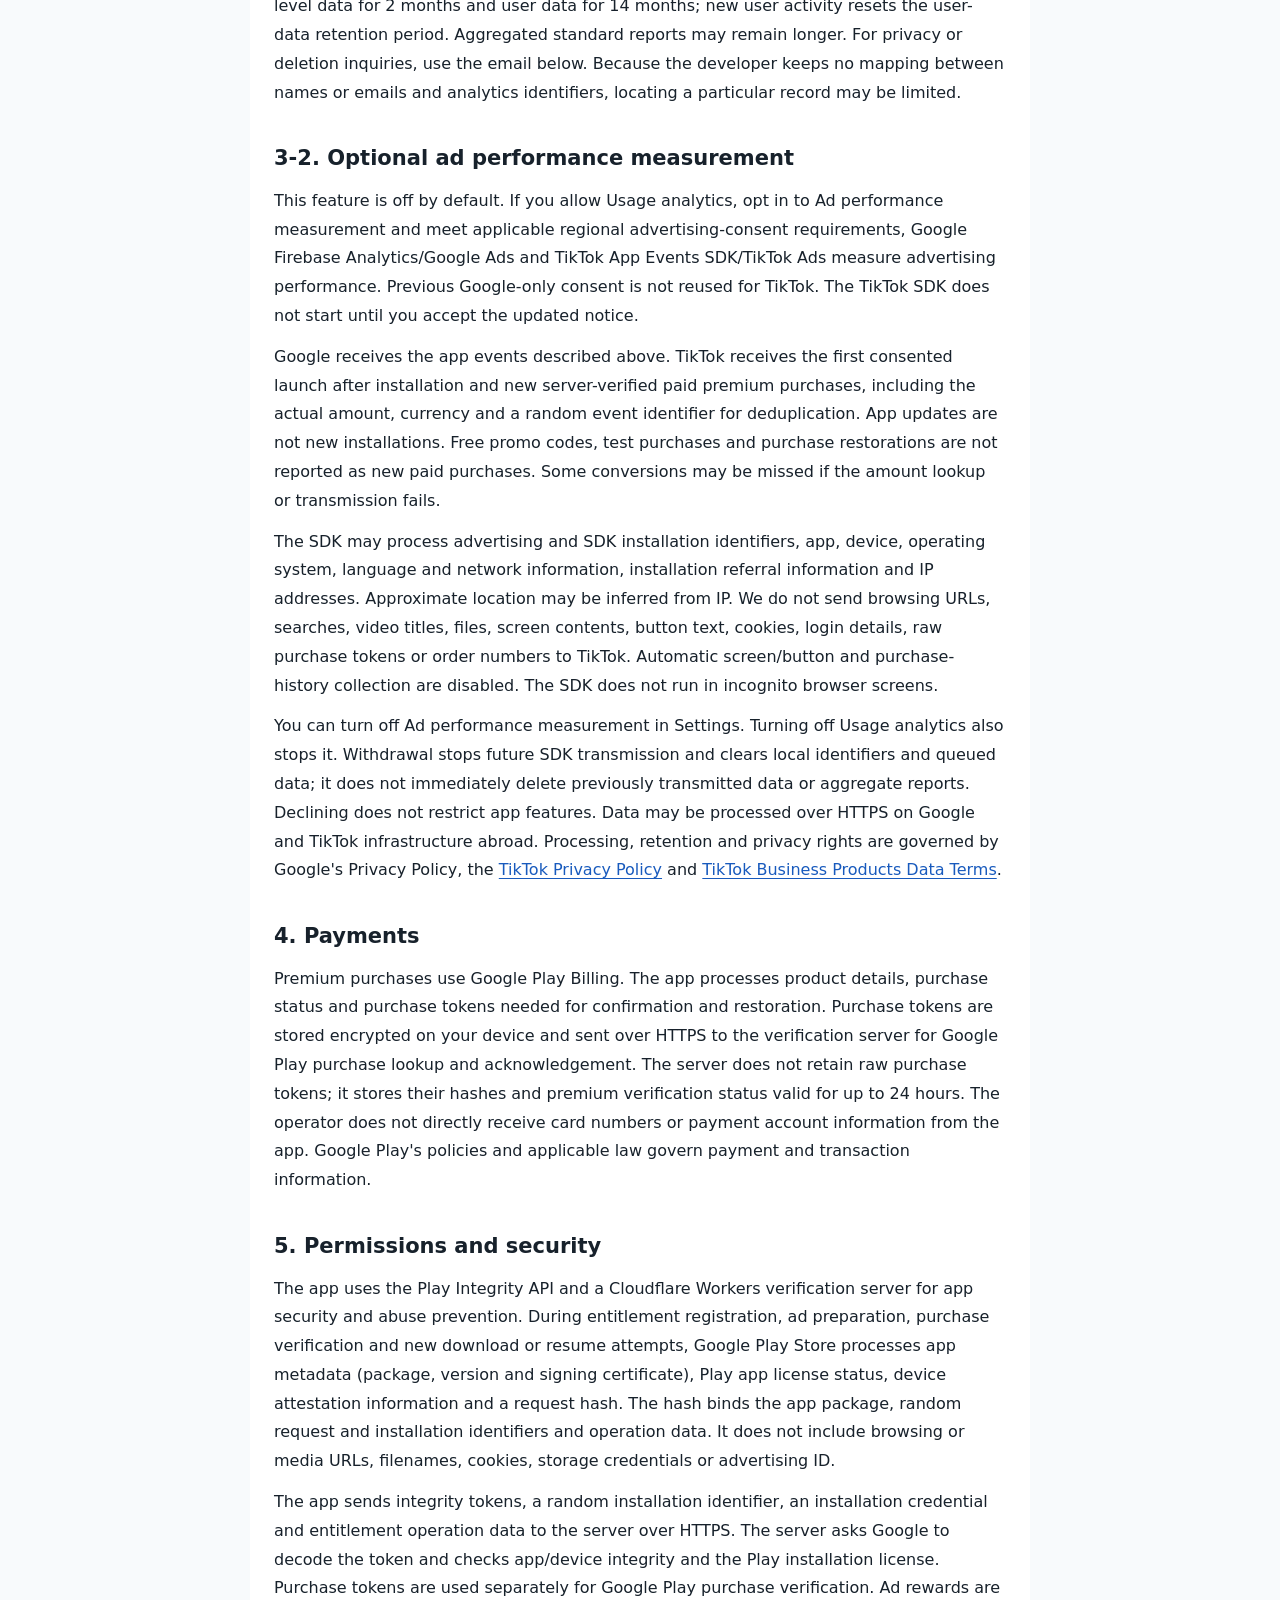
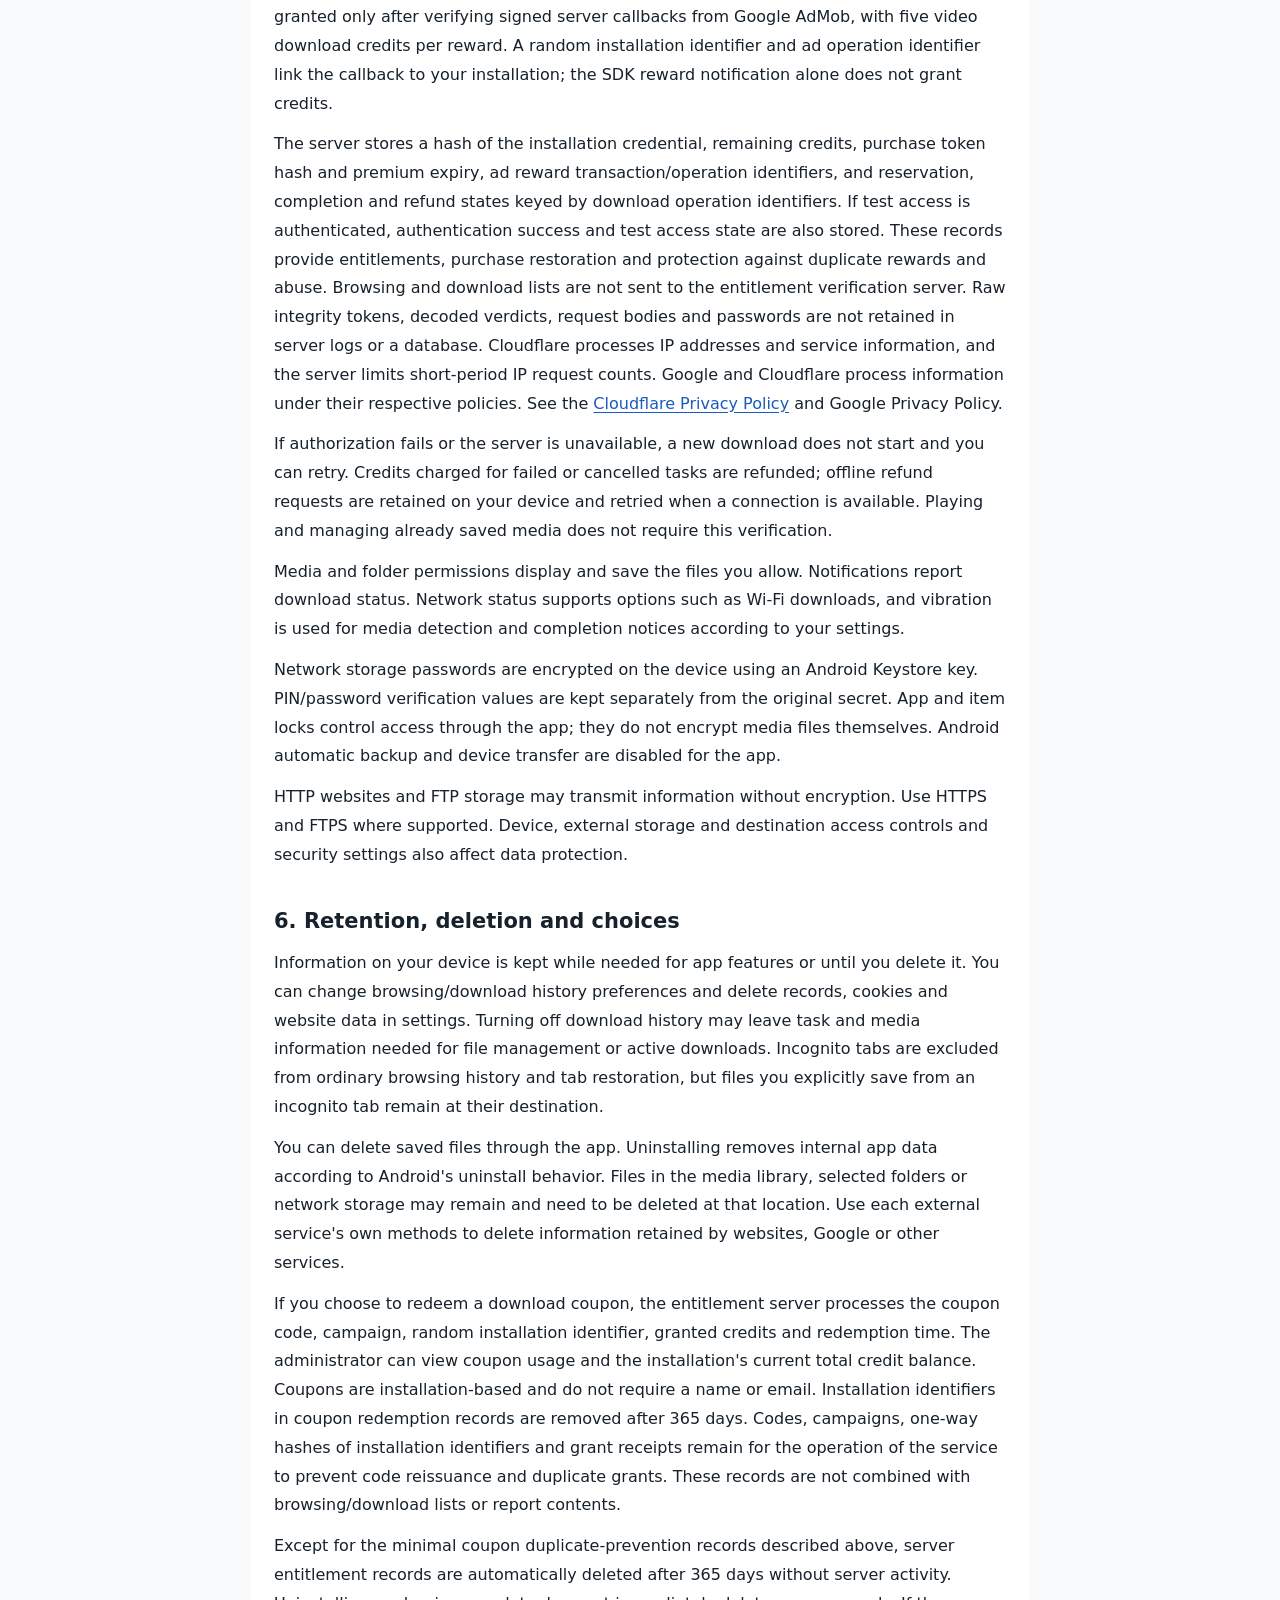
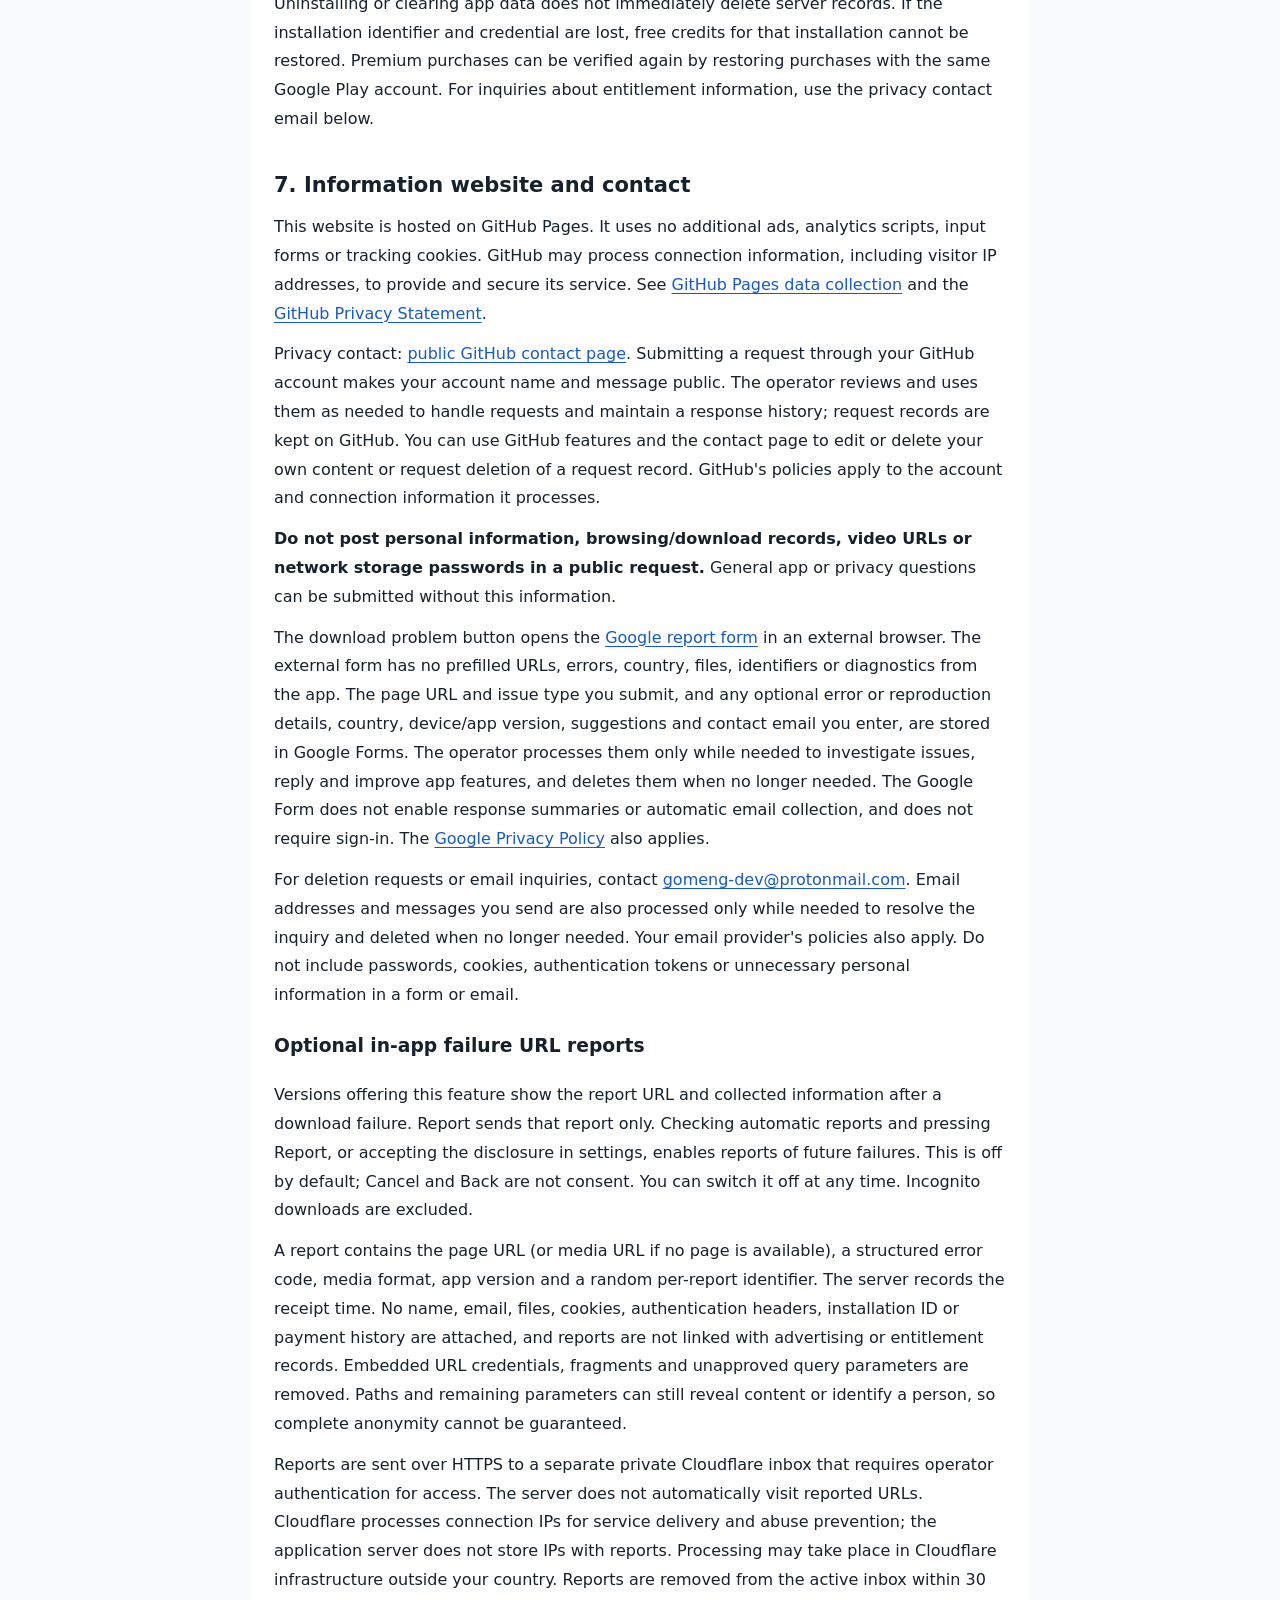
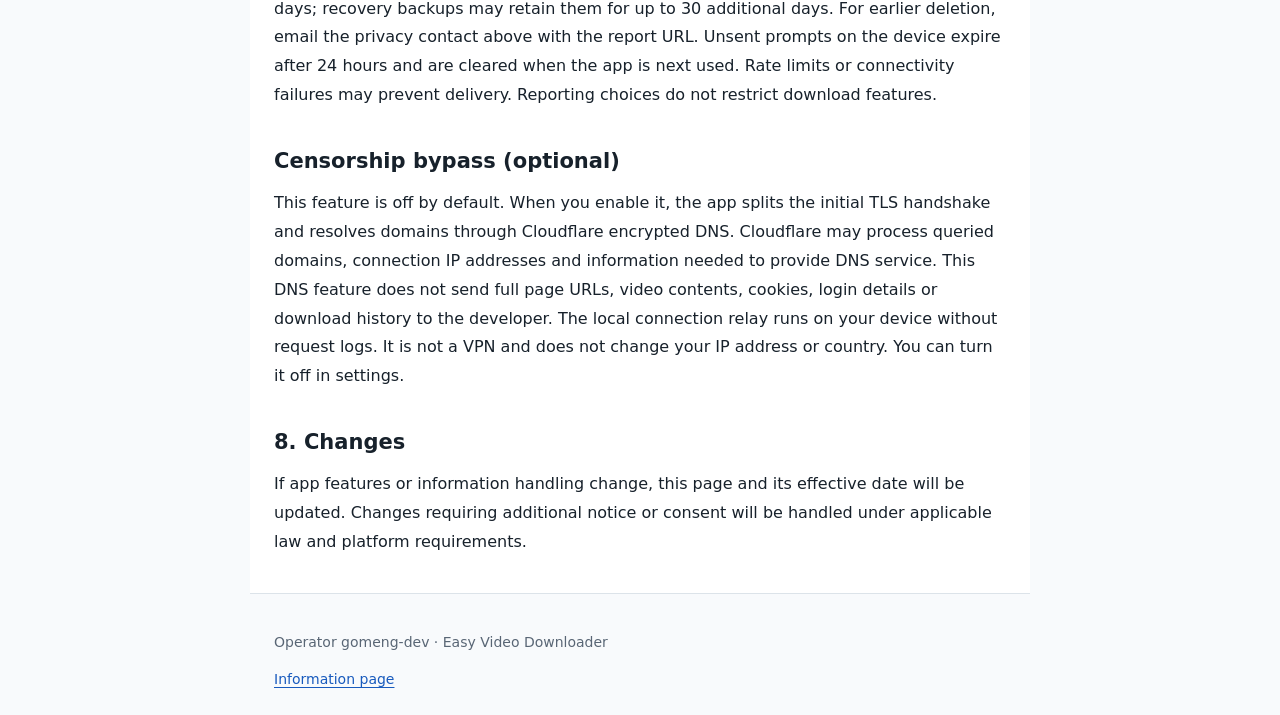
==== commit 781b8356: "Clarify opt-in download failure diagnostics" ====
--- a/privacy-en.html
+++ b/privacy-en.html
@@ -37,7 +37,7 @@
     <h2>3-1. Optional app usage analytics</h2>
     <p>Versions with this feature show a separate consent notice. Firebase Analytics collection is off until you agree. With your permission, the operator uses Google Firebase Analytics and Google Analytics to measure daily active users and download starts, completions and failures, understand app usage and improve download reliability. Declining or closing the notice with Back does not restrict any app features.</p>
     <p>Google may process a random app instance identifier, app, device, operating system and language information, app launch, session and engagement events, approximate location derived from IP, and applicable advertising or purchase events (such as product, amount and currency). Google's Privacy Policy governs the SDK's data and processing. Information may be used for usage and advertising revenue analysis across Firebase, Google Analytics and the linked AdMob service. Processing occurs over HTTPS on Google infrastructure, including in the United States and other countries.</p>
-    <p>The app adds only fixed event names for detection-list opening, empty/available candidates and download-button choices; download queue additions, starts, completions and failures; premium purchase and manual restoration starts, pending states, verification, cancellation, errors and access confirmation; and for rewarded-ad offer views, button choices, consent handling, preparation, display, dismissal, rewards and server verification. Failures use predefined categories such as network, no ad inventory or authentication failure. We do not attach page or media URLs, searches, titles, filenames, file contents, raw error messages, cookies, login details, storage credentials or ad/entitlement-server identifiers. Downloads started in incognito tabs and detection-list, ad and purchase interactions in incognito screens are excluded. Analytics SSAID collection, automatic screen reporting and ad personalization are disabled, and we do not set a custom user ID. Advertising-ID-based measurement is enabled only with the separate choice described below. AdMob's own processing follows the advertising section and its separate consent settings above. Random identifiers make this data pseudonymous, not fully anonymous.</p>
+    <p>The app uses fixed event names for detection-list opening, empty/available candidates and download-button choices; download queue additions, starts, completions and failures; premium purchase and manual restoration starts, pending states, verification, cancellation, errors and access confirmation; and for rewarded-ad offer views, button choices, consent handling, preparation, display, dismissal, rewards and server verification. Failures use predefined categories such as network, no ad inventory or authentication failure. Download failure diagnostics add only predefined reasons and processing stages, whether the TLS splitting setting was enabled at failure, and a confirmed HTTP error status code or unknown. We do not attach page or media URLs, searches, titles, filenames, file contents, raw error messages, cookies, login details, storage credentials or ad/entitlement-server identifiers. Downloads started in incognito tabs and detection-list, ad and purchase interactions in incognito screens are excluded. Analytics SSAID collection, automatic screen reporting and ad personalization are disabled, and we do not set a custom user ID. Advertising-ID-based measurement is enabled only with the separate choice described below. AdMob's own processing follows the advertising section and its separate consent settings above. Random identifiers make this data pseudonymous, not fully anonymous.</p>
     <p>You can turn off Usage analytics in Settings at any time. This stops future analytics collection and resets the device's Analytics identifier and pending analytics data; it does not immediately delete data already received by Google. Google Analytics retains event-level data for 2 months and user data for 14 months; new user activity resets the user-data retention period. Aggregated standard reports may remain longer. For privacy or deletion inquiries, use the email below. Because the developer keeps no mapping between names or emails and analytics identifiers, locating a particular record may be limited.</p>
     <h2>3-2. Optional ad performance measurement</h2>
     <p>This feature is off by default. If you allow Usage analytics, opt in to Ad performance measurement and meet applicable regional advertising-consent requirements, Google Firebase Analytics/Google Ads and TikTok App Events SDK/TikTok Ads measure advertising performance. Previous Google-only consent is not reused for TikTok. The TikTok SDK does not start until you accept the updated notice.</p>
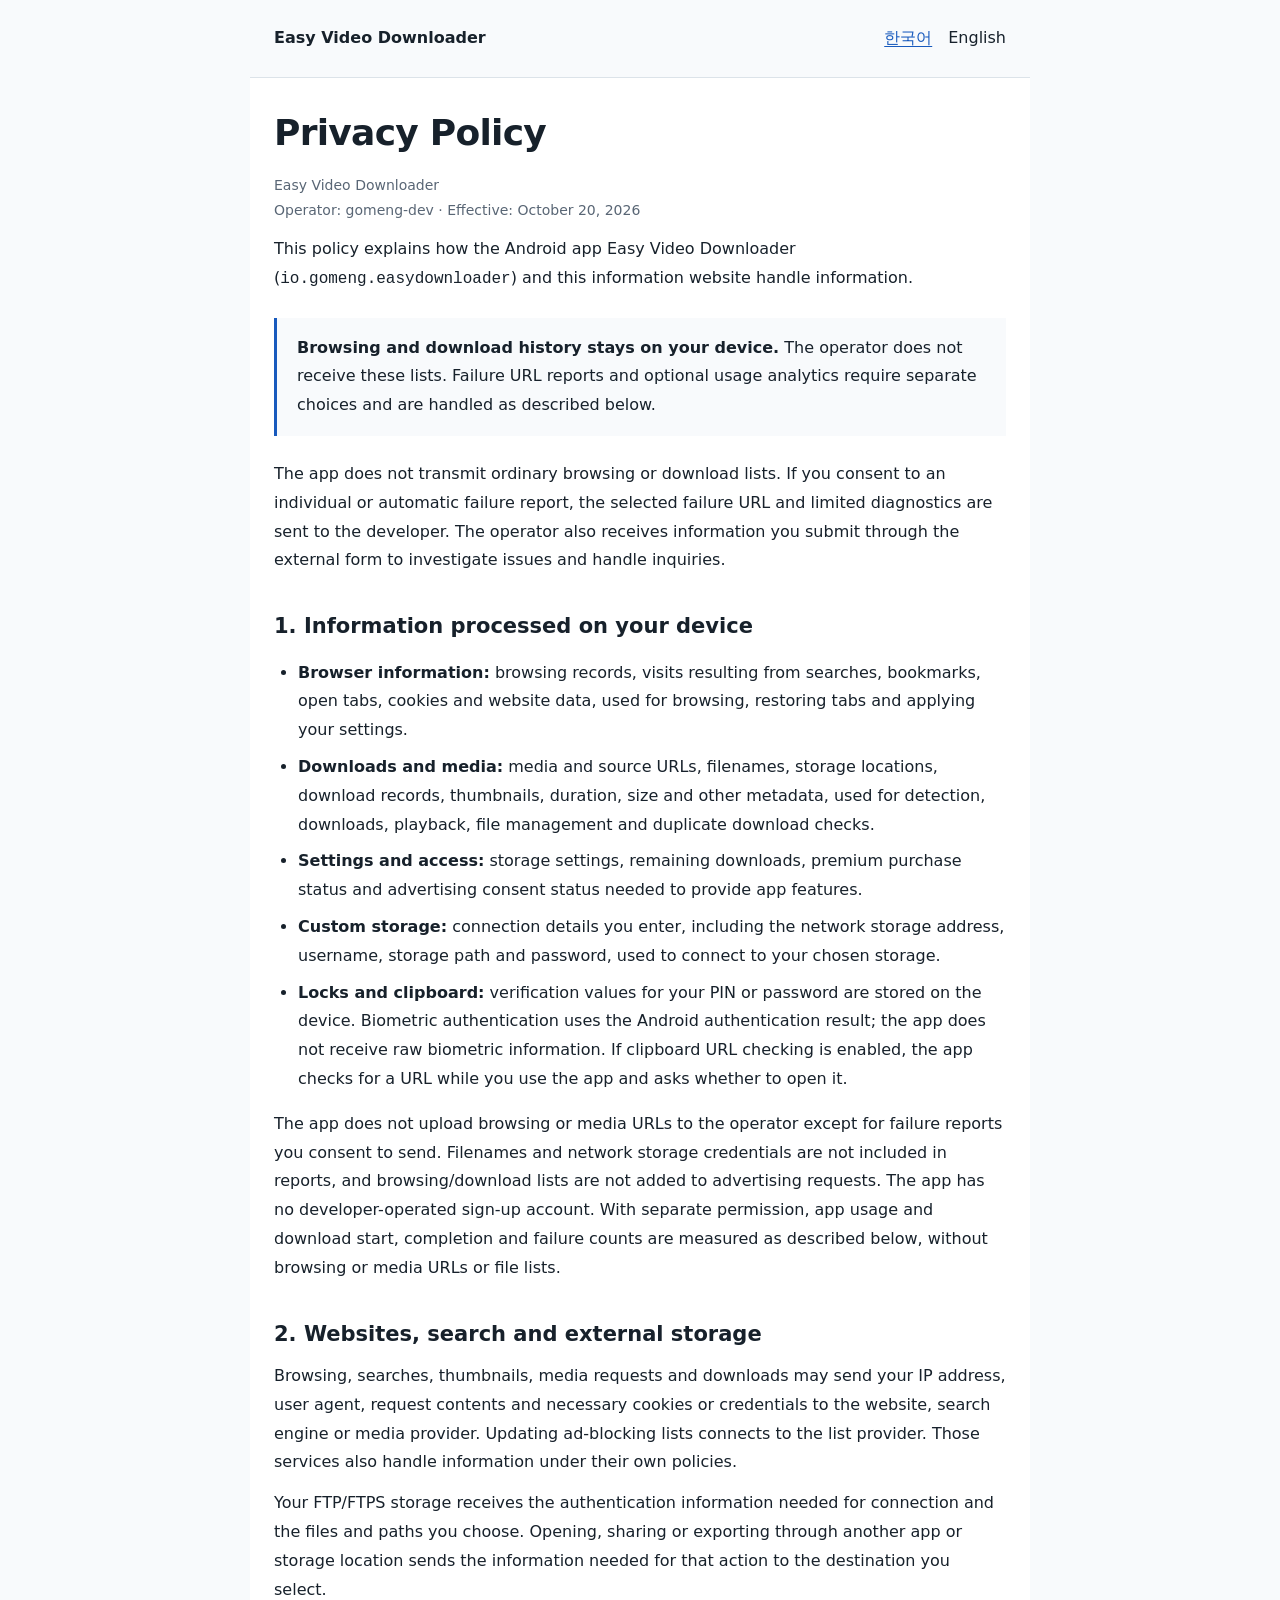
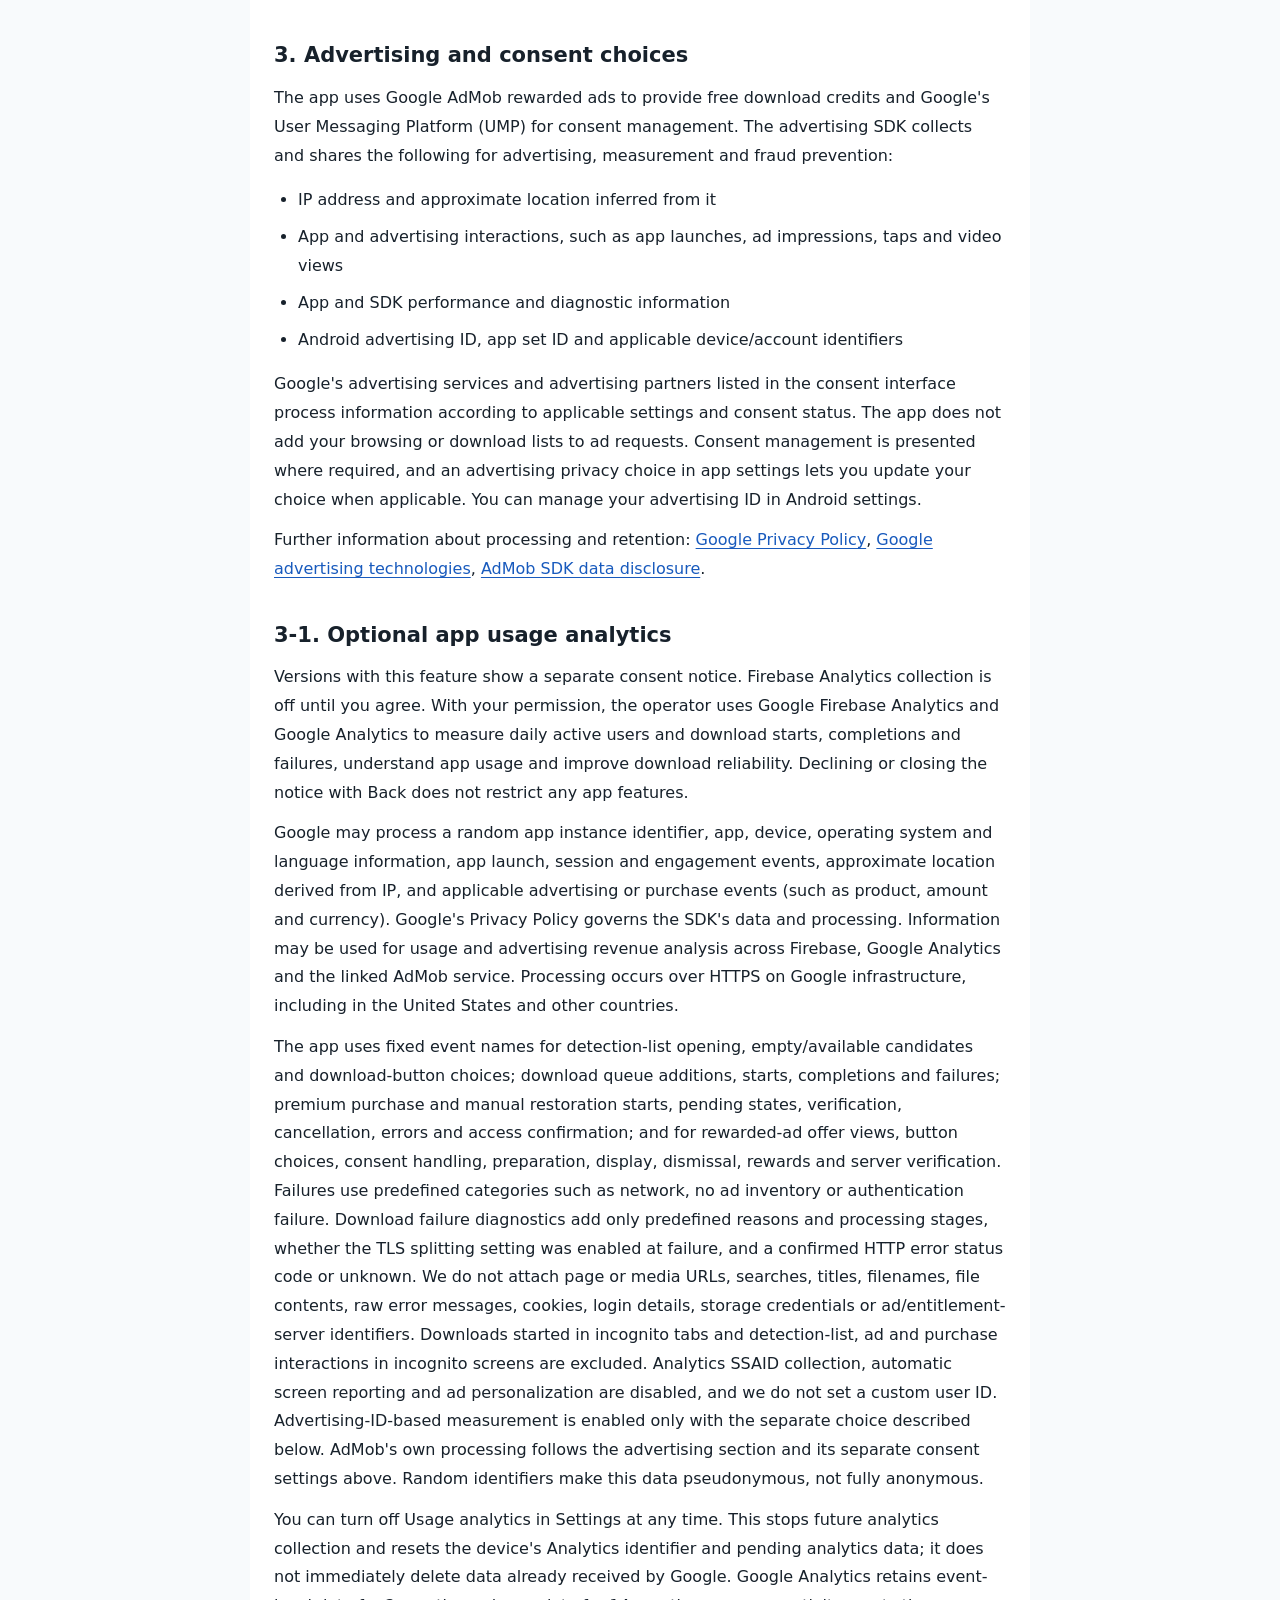
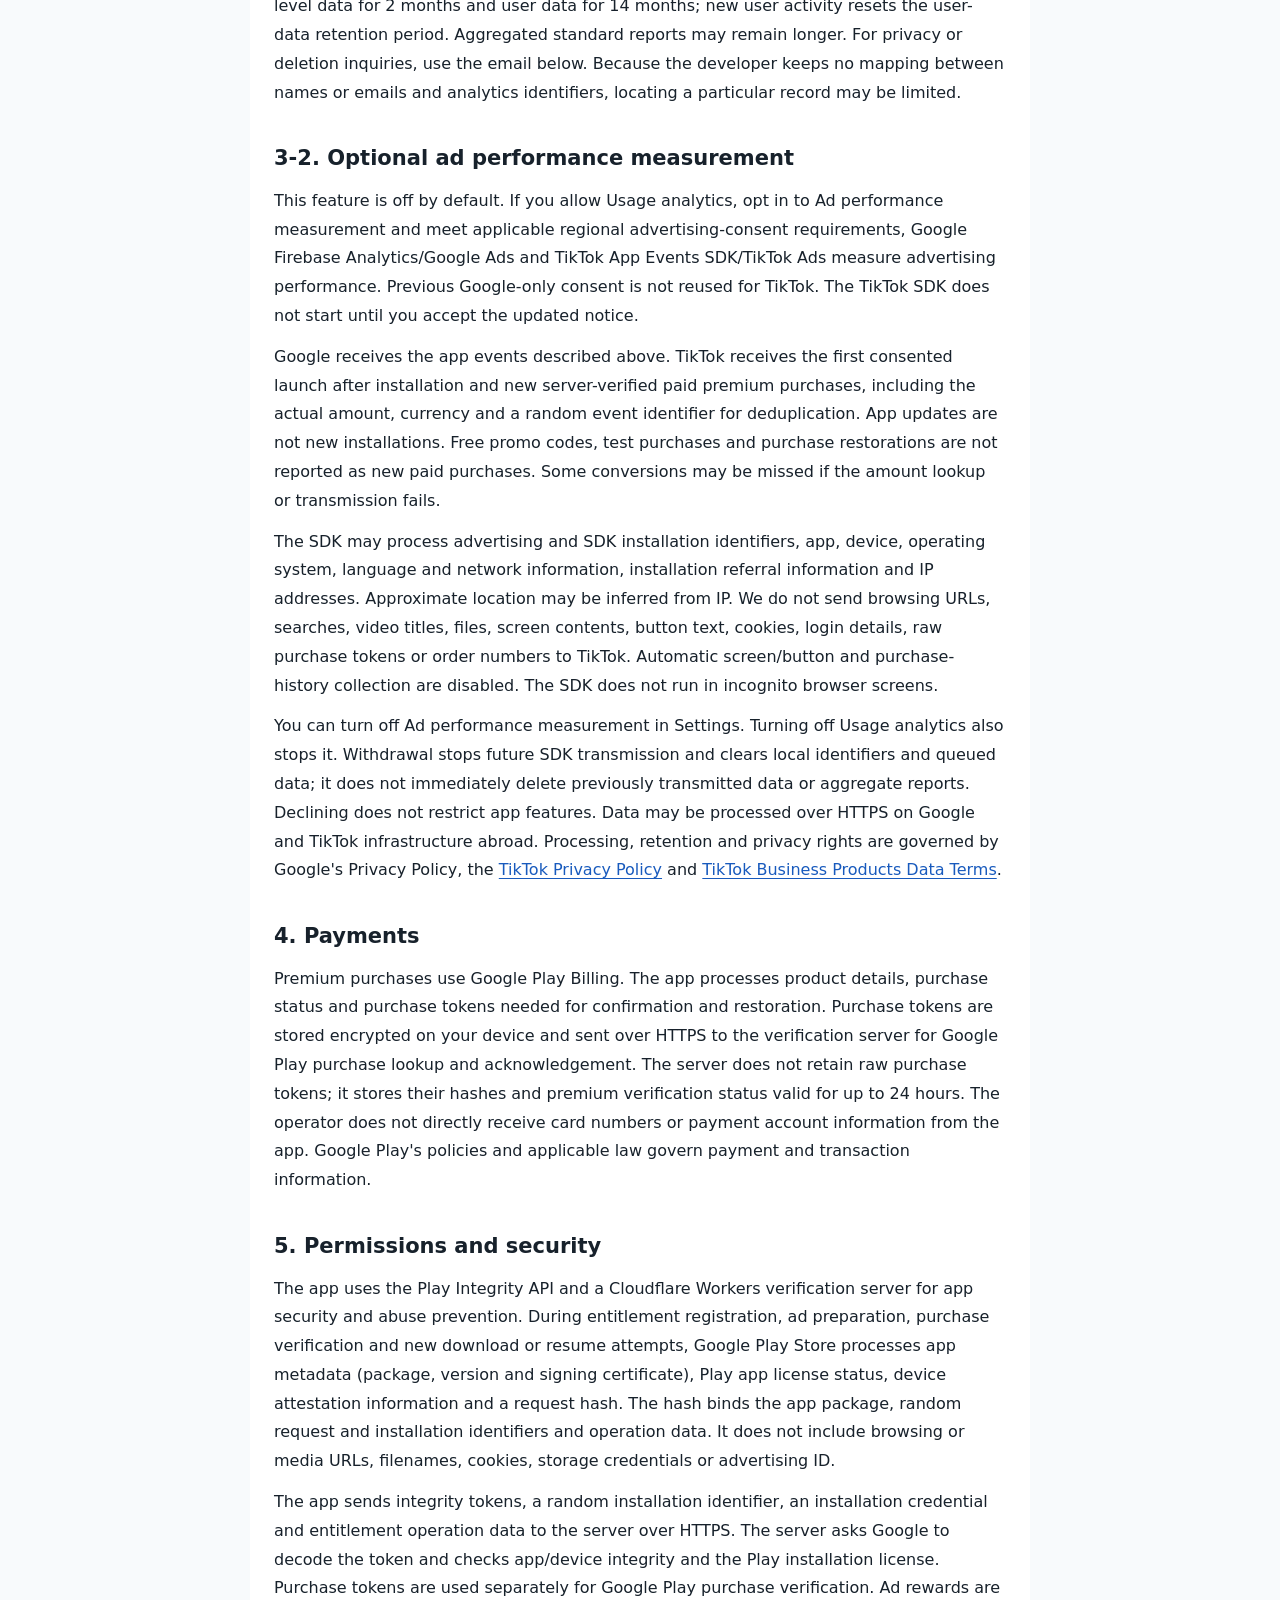
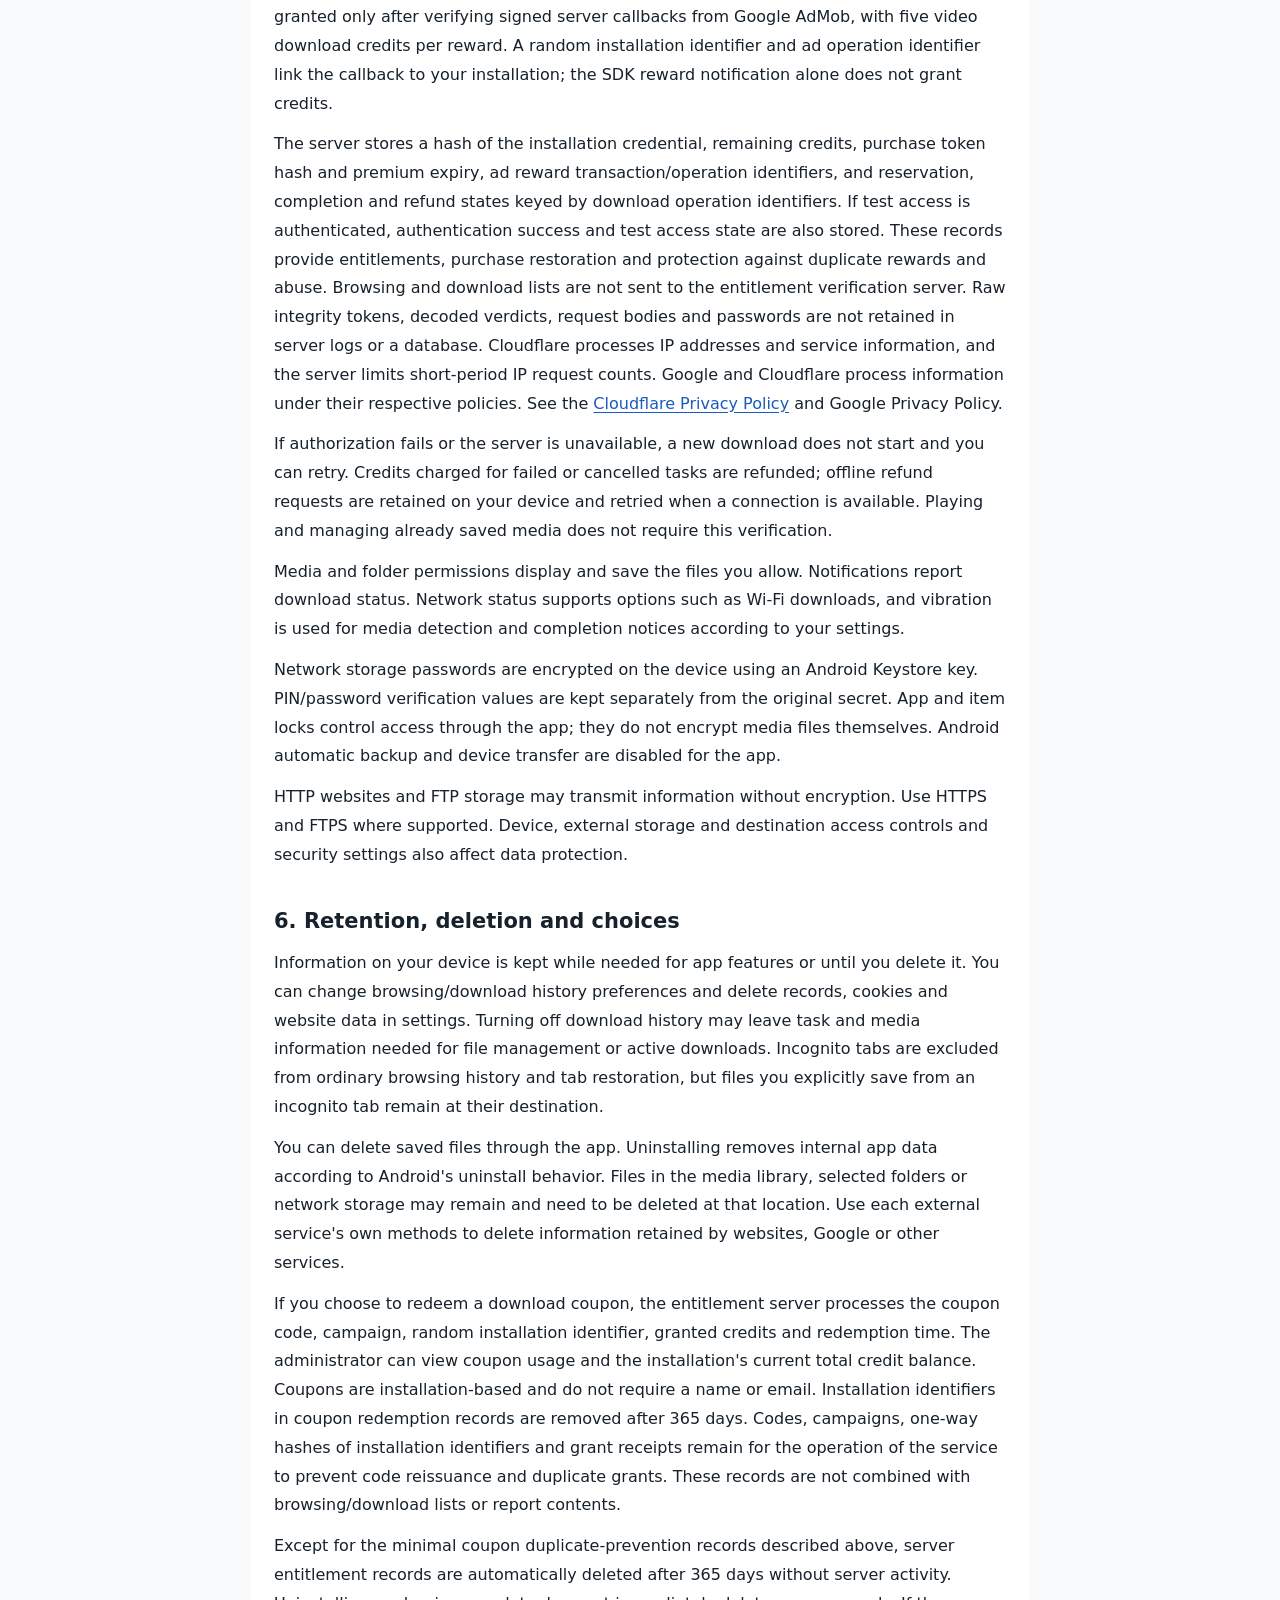
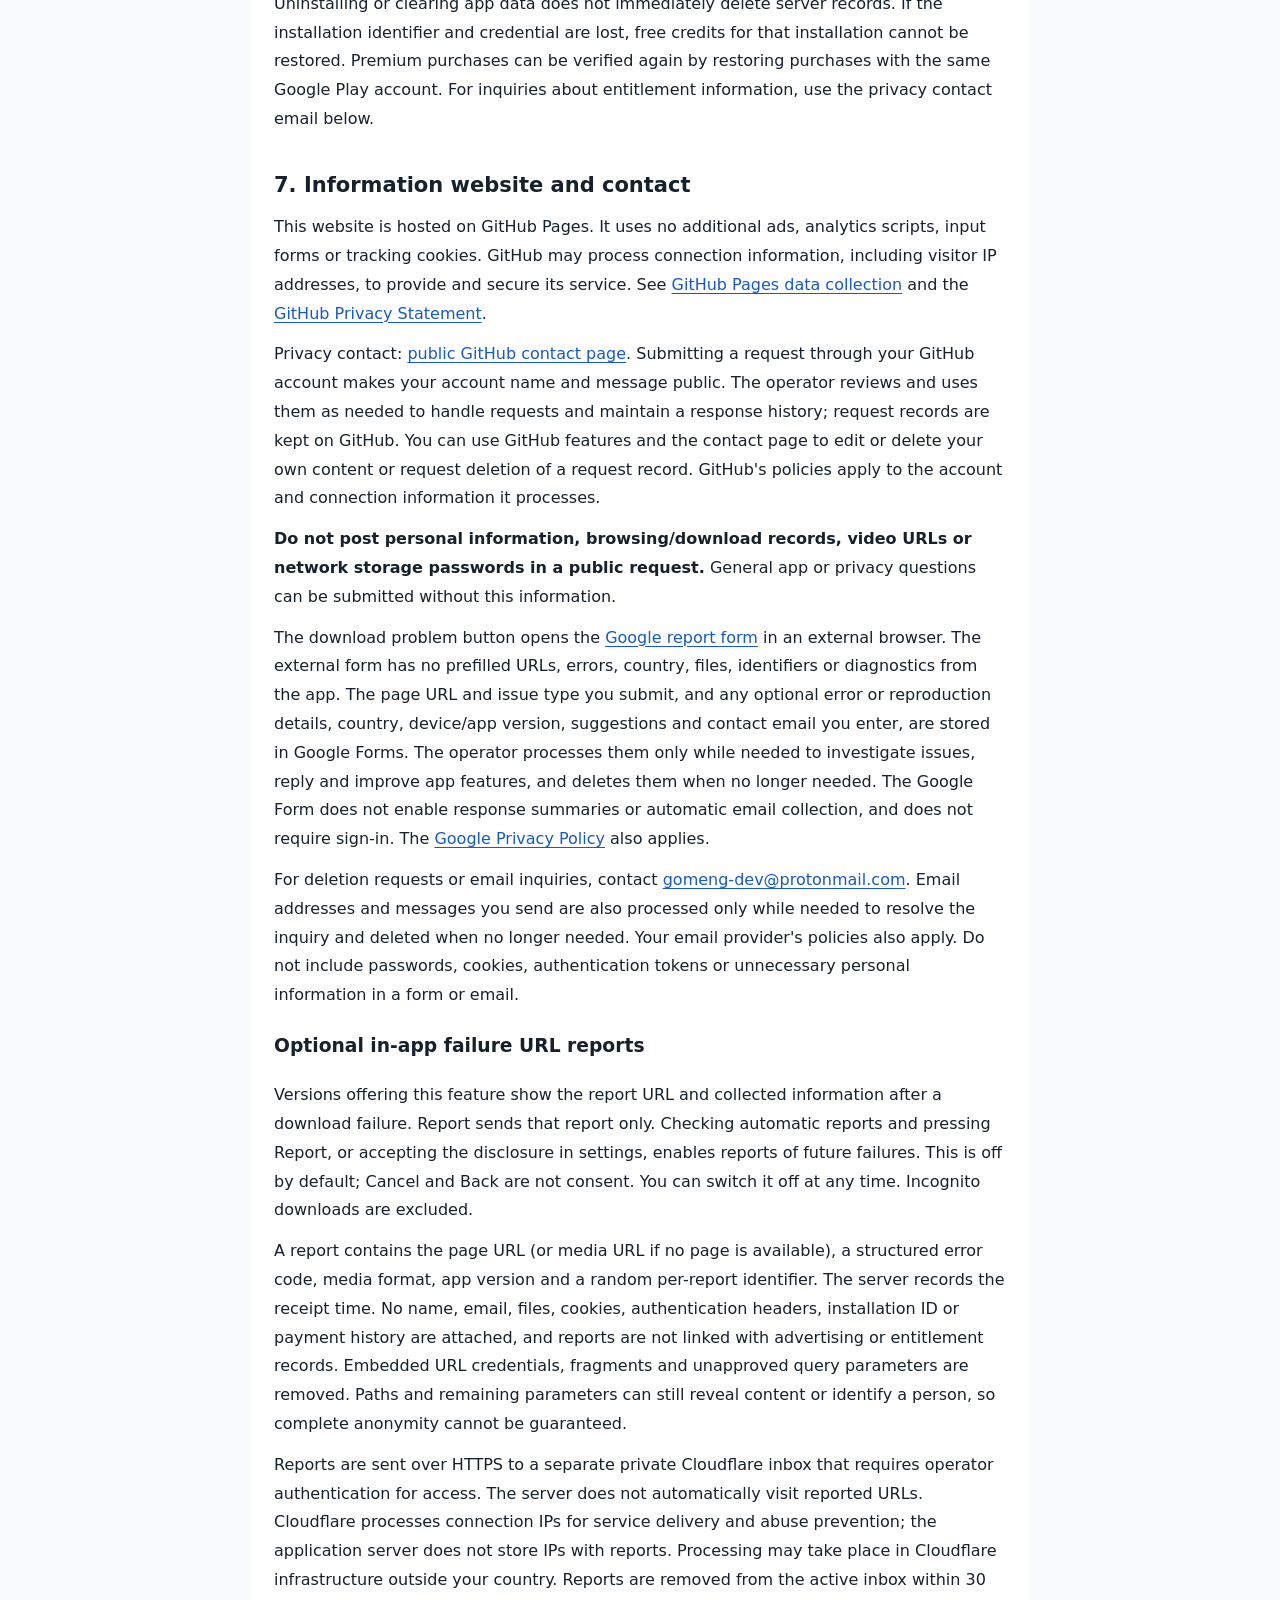
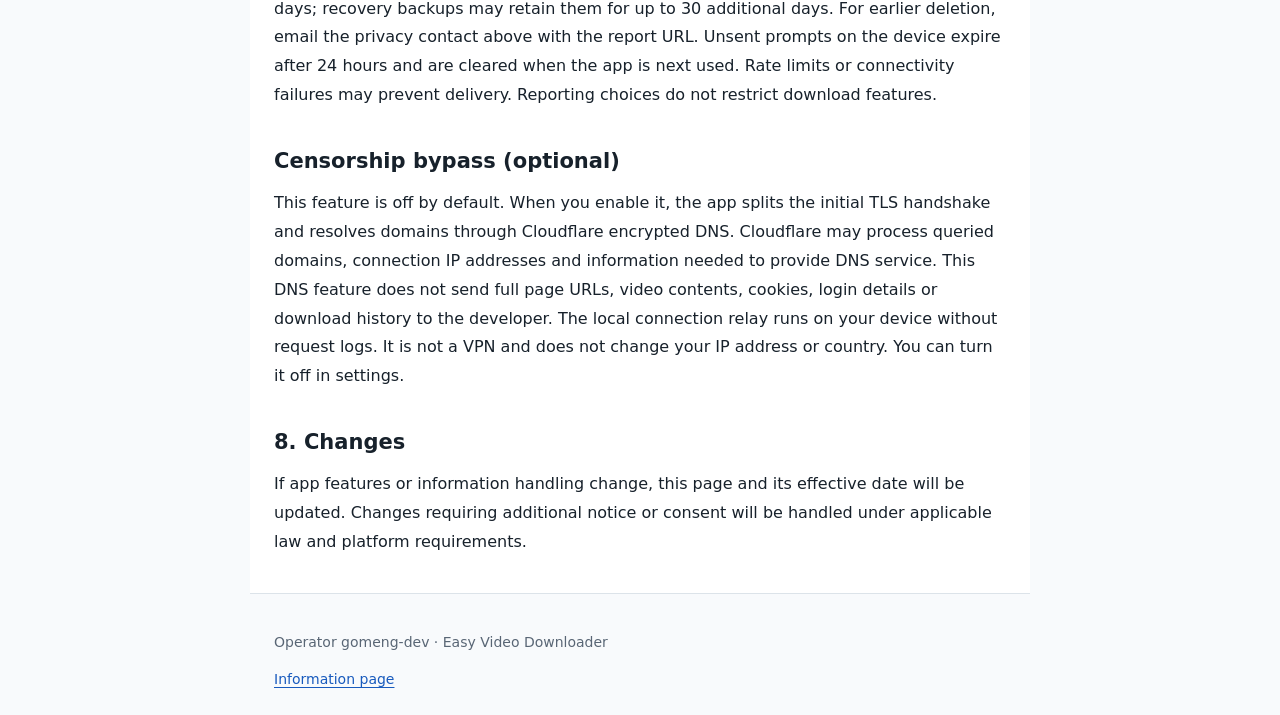
==== commit 23e24013: "Set revised policy effective date" ====
--- a/privacy-en.html
+++ b/privacy-en.html
@@ -13,7 +13,7 @@
   <header><a class="brand" href="./">Easy Video Downloader</a><nav aria-label="Language"><a href="privacy.html" lang="ko">한국어</a><span aria-current="page">English</span></nav></header>
   <main>
     <h1>Privacy Policy</h1>
-    <p class="meta">Easy Video Downloader<br>Operator: gomeng-dev · Effective: <time datetime="2026-10-16">October 16, 2026</time></p>
+    <p class="meta">Easy Video Downloader<br>Operator: gomeng-dev · Effective: <time datetime="2026-10-20">October 20, 2026</time></p>
     <p>This policy explains how the Android app Easy Video Downloader (<code>io.gomeng.easydownloader</code>) and this information website handle information.</p>
     <div class="summary"><strong>Browsing and download history stays on your device.</strong> The operator does not receive these lists. Failure URL reports and optional usage analytics require separate choices and are handled as described below.</div>
     <p>The app does not transmit ordinary browsing or download lists. If you consent to an individual or automatic failure report, the selected failure URL and limited diagnostics are sent to the developer. The operator also receives information you submit through the external form to investigate issues and handle inquiries.</p>
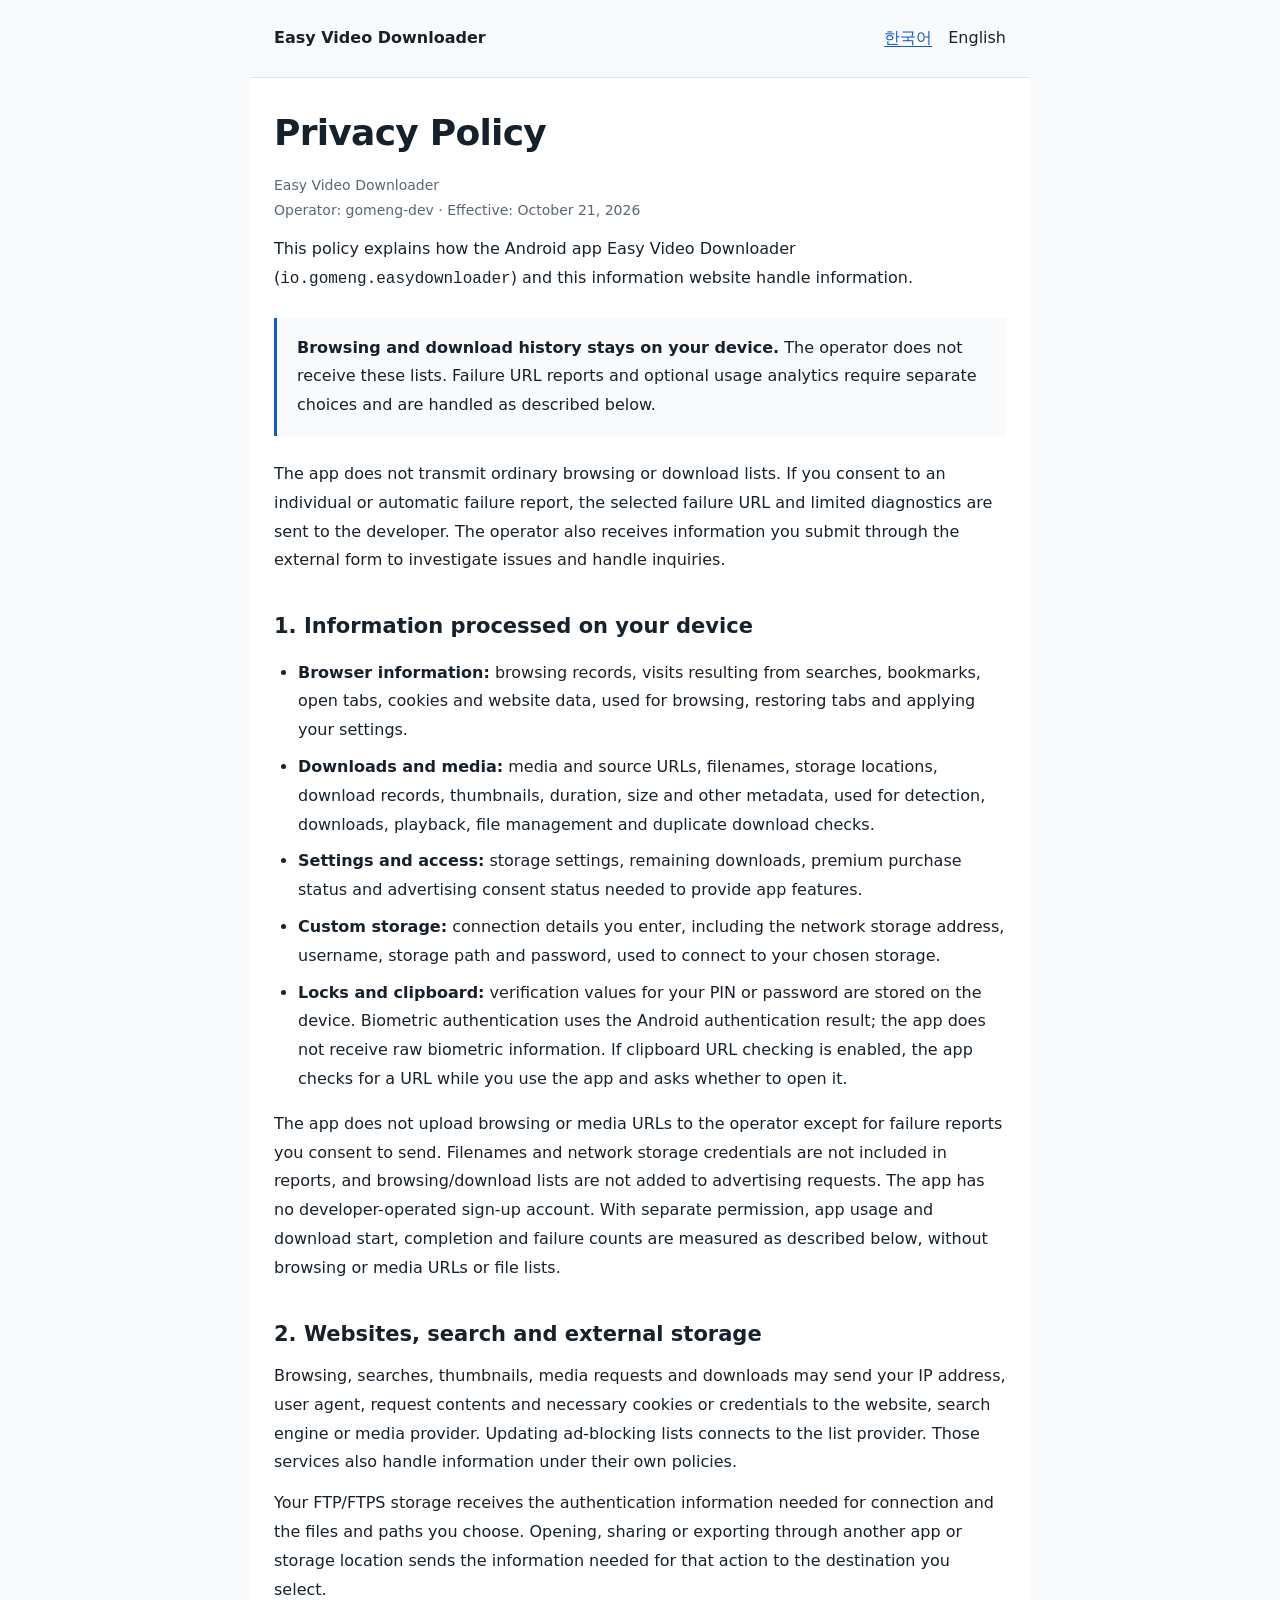
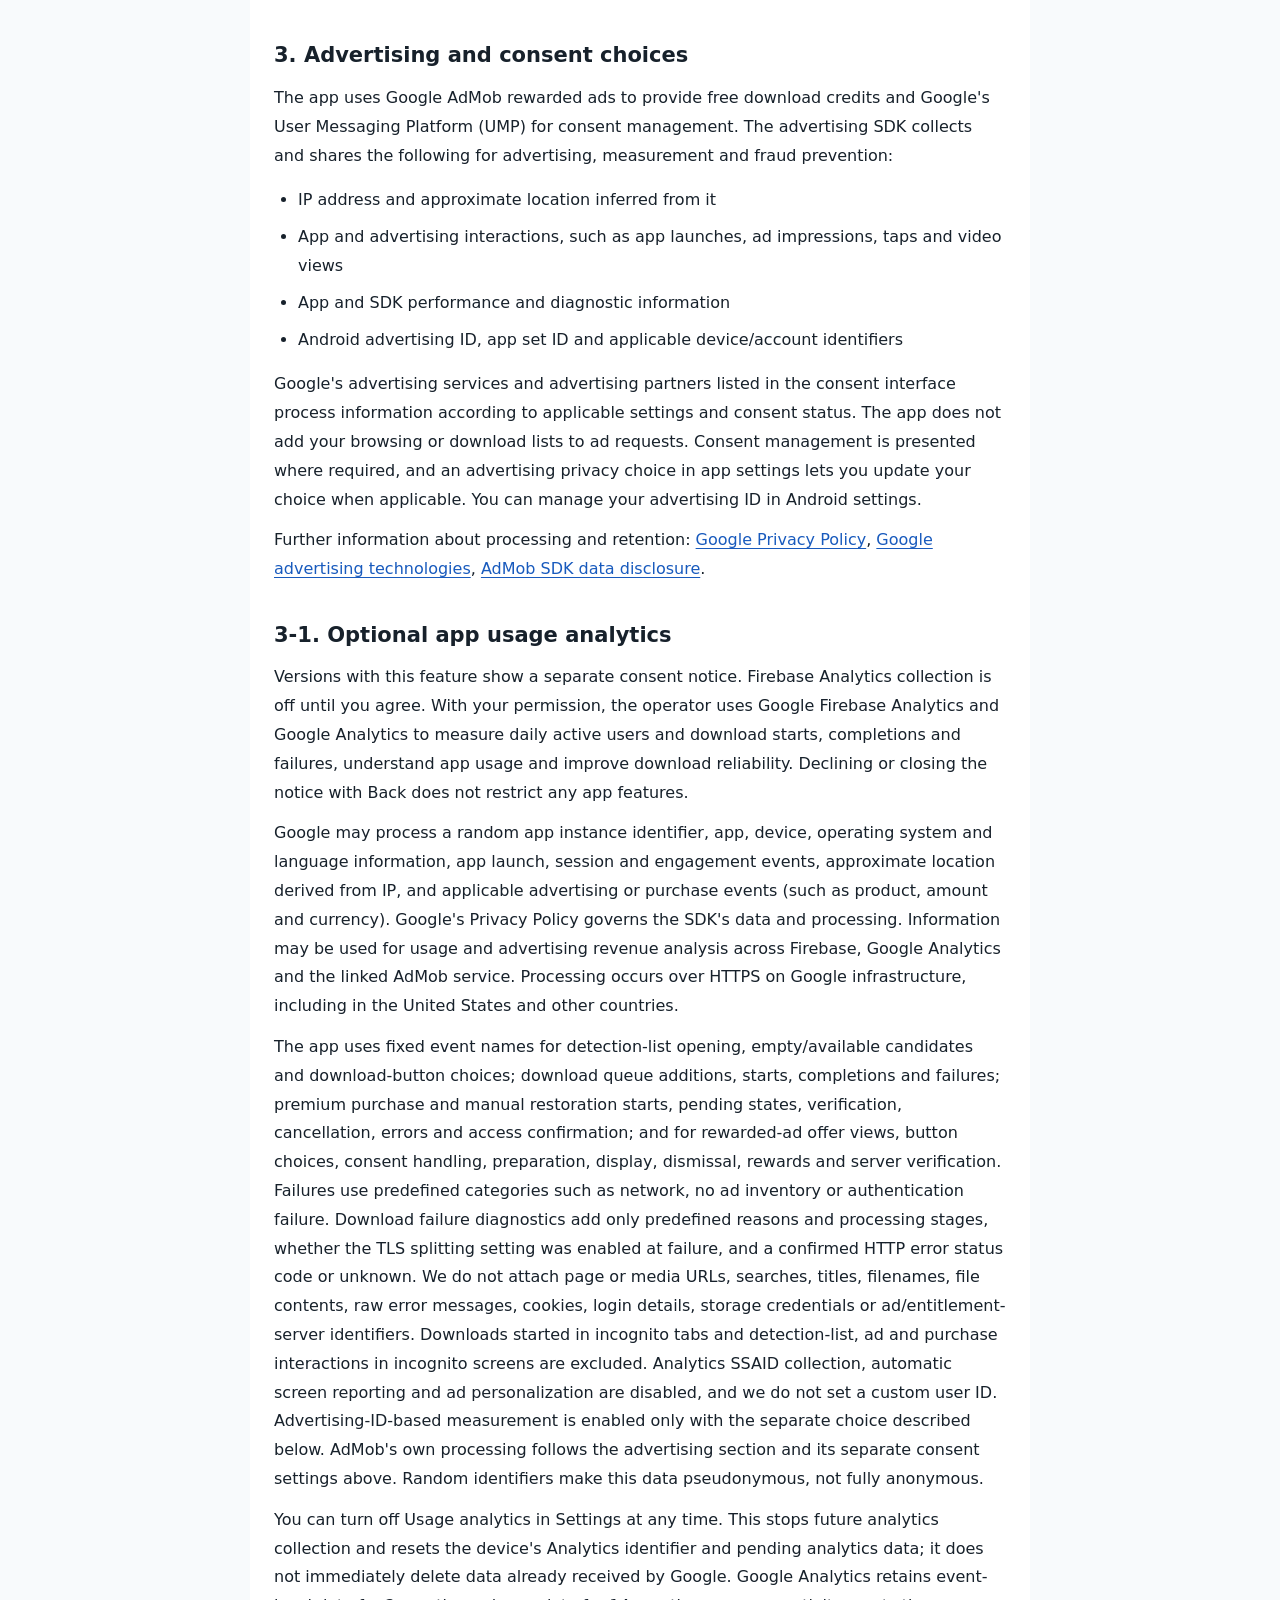
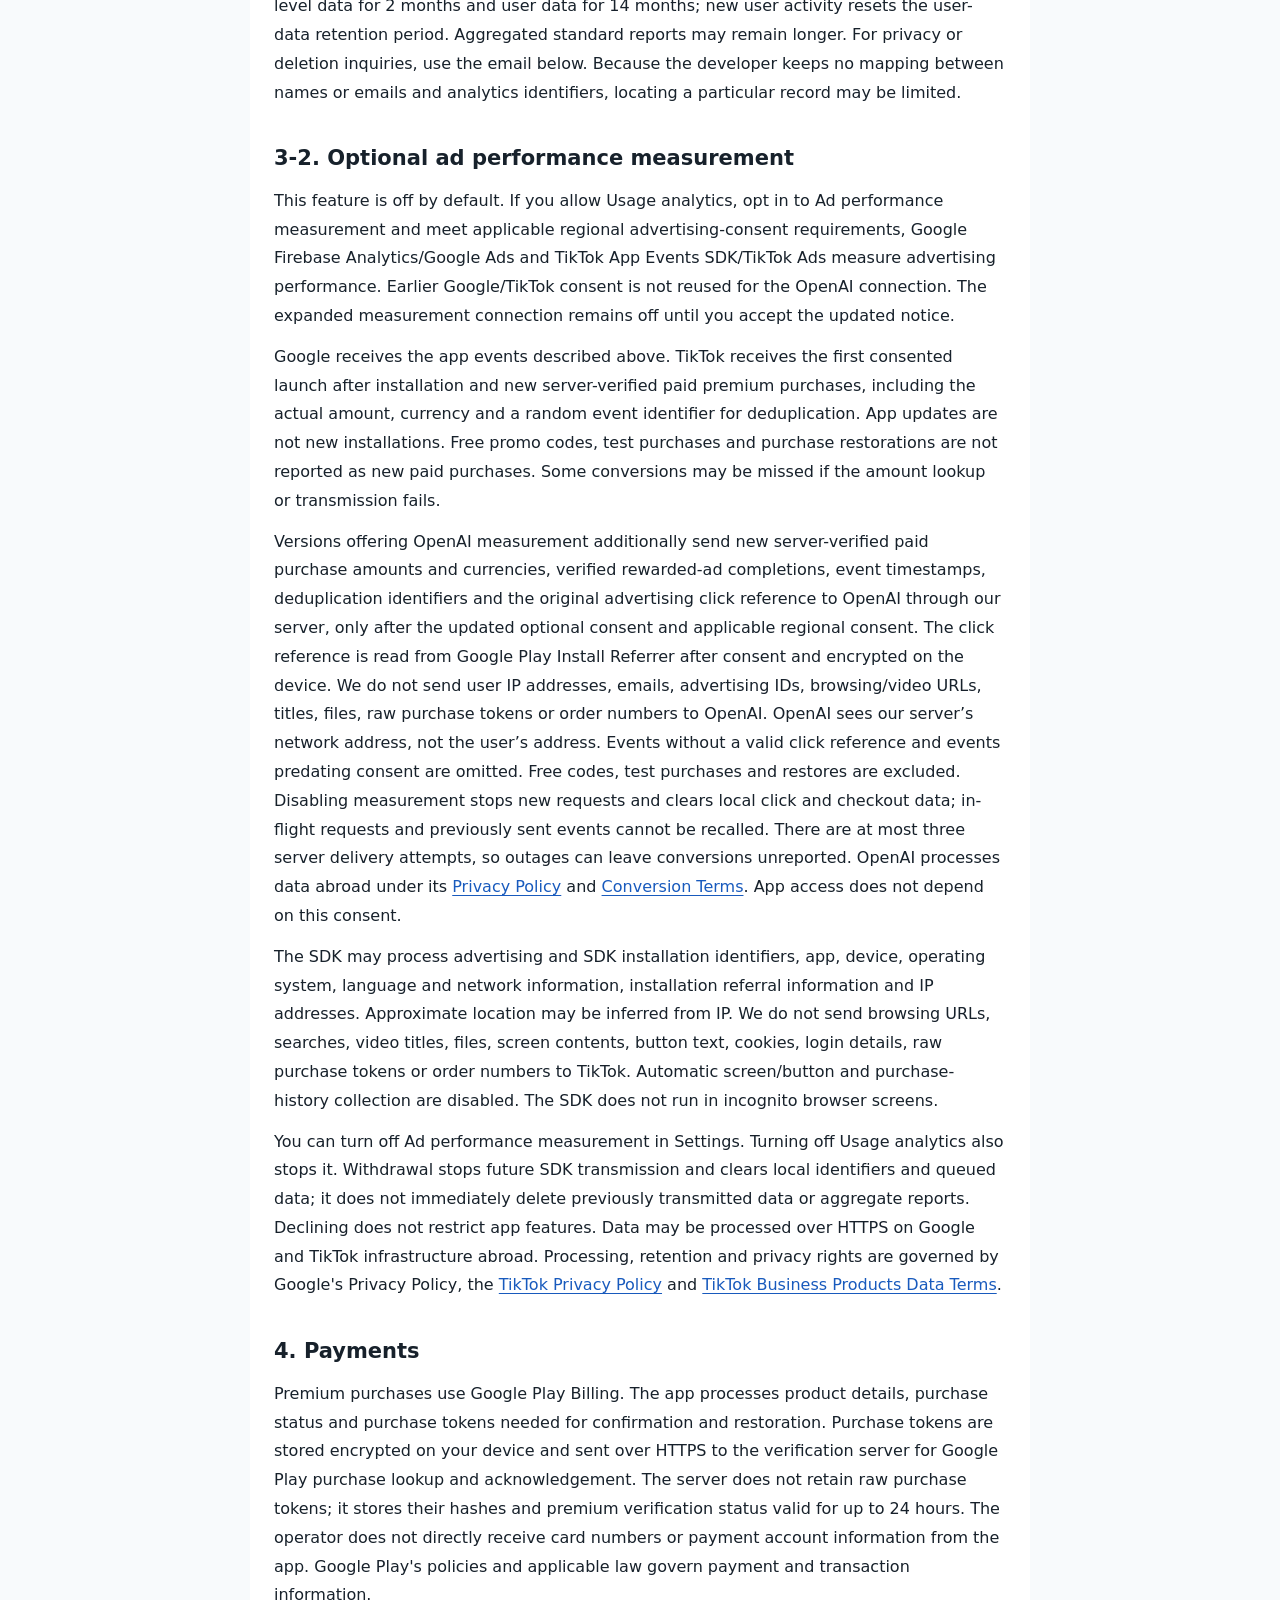
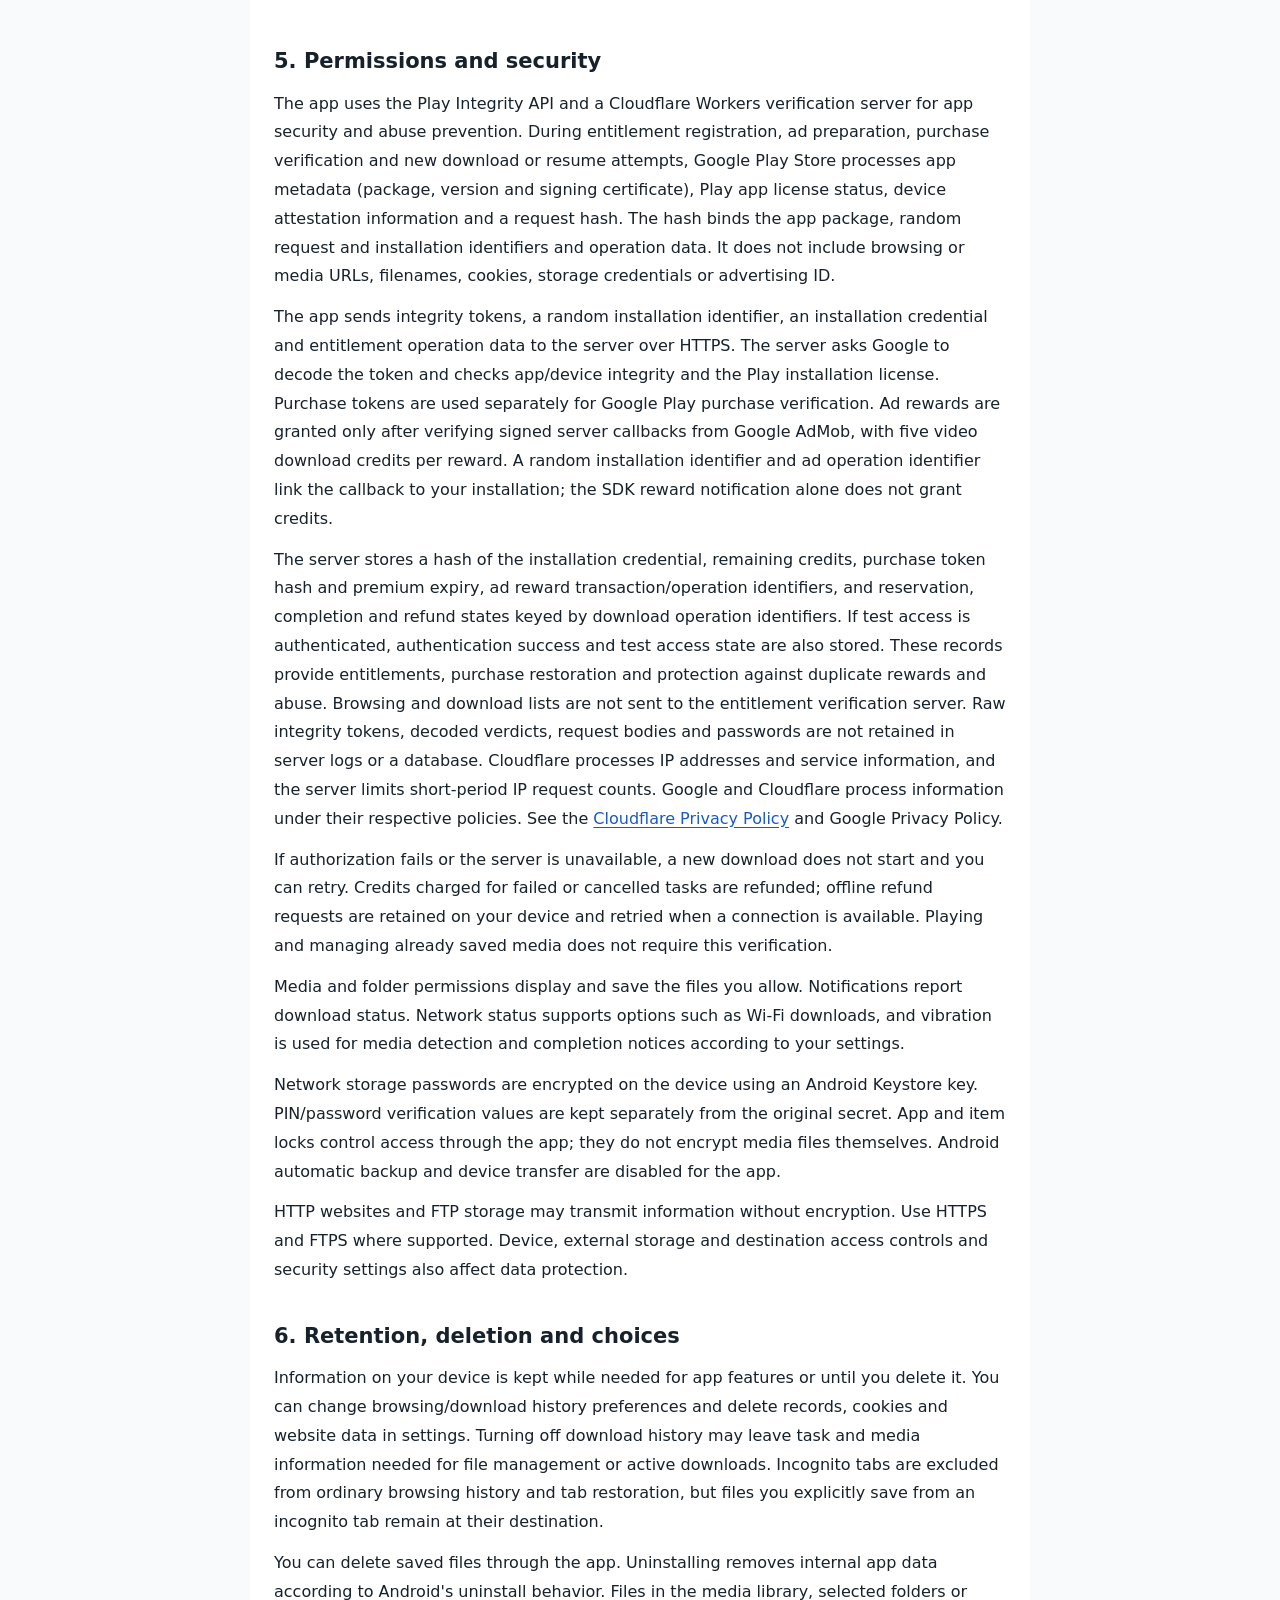
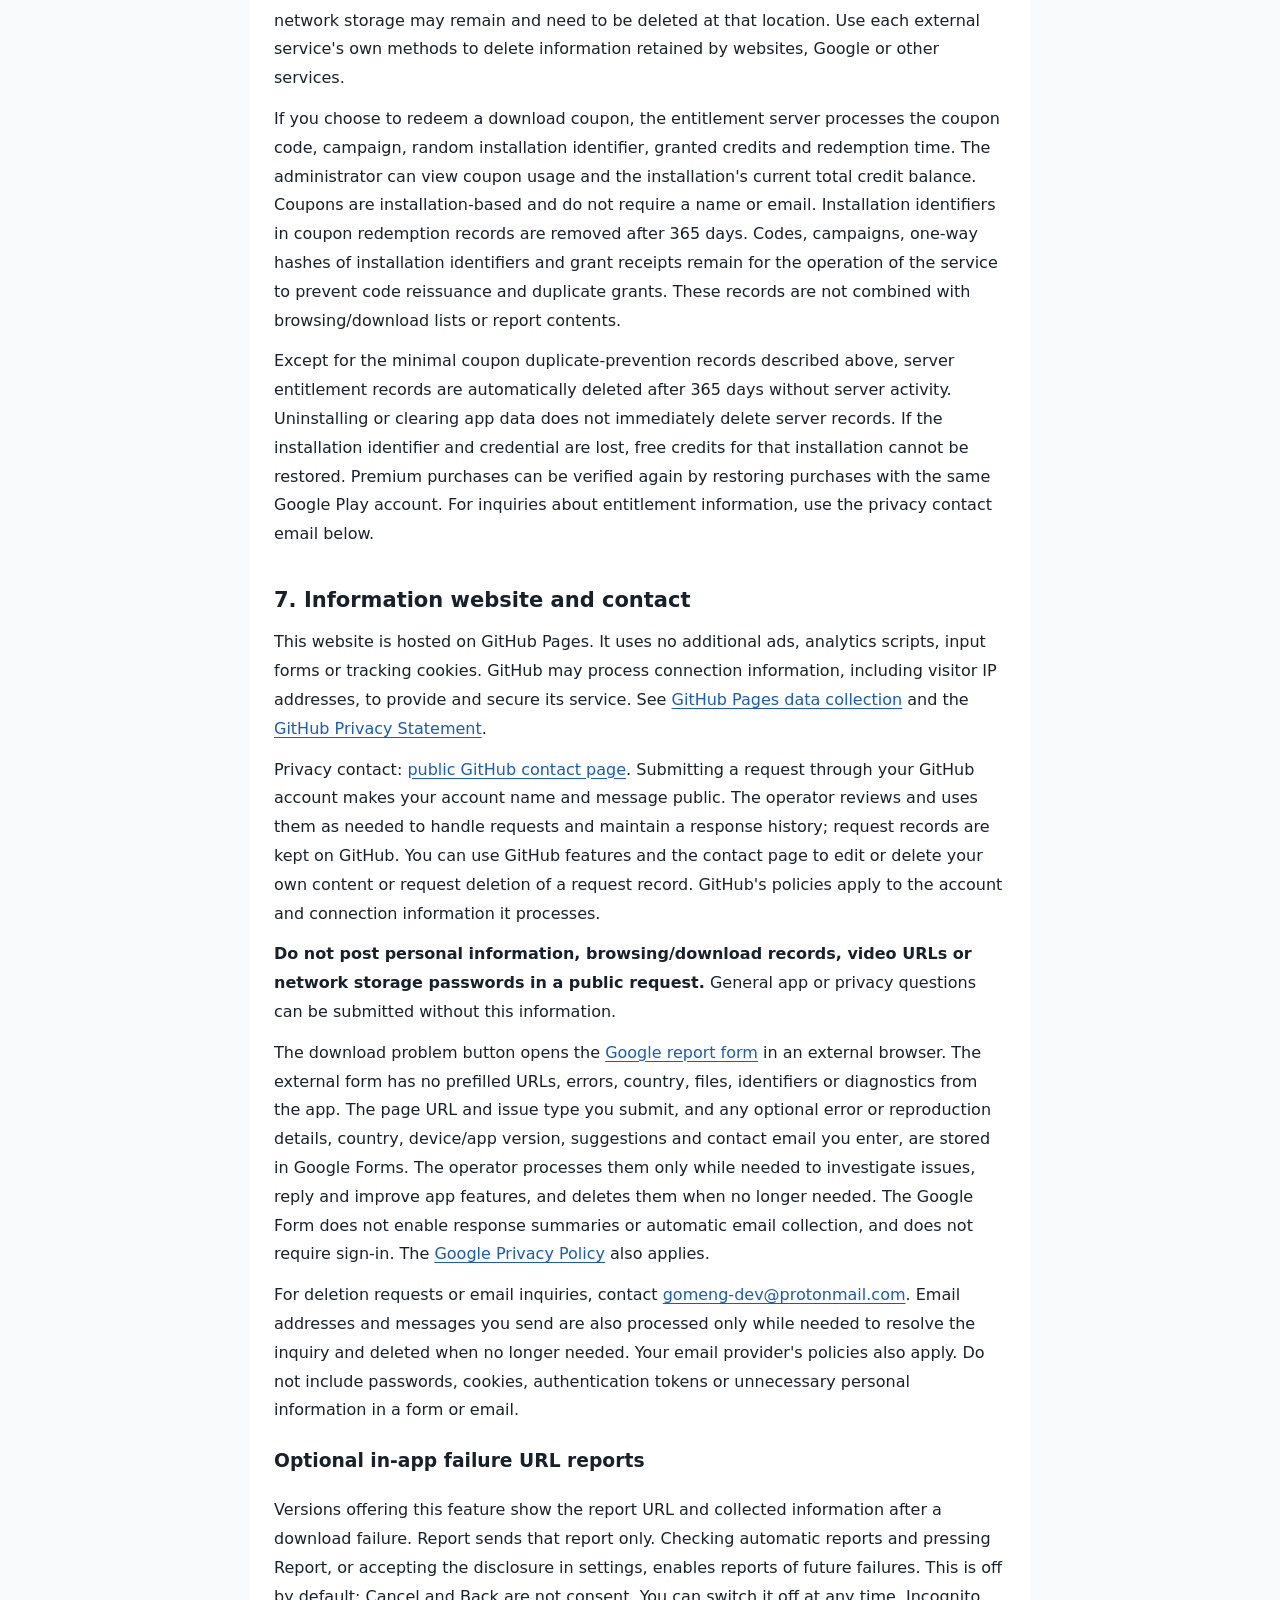
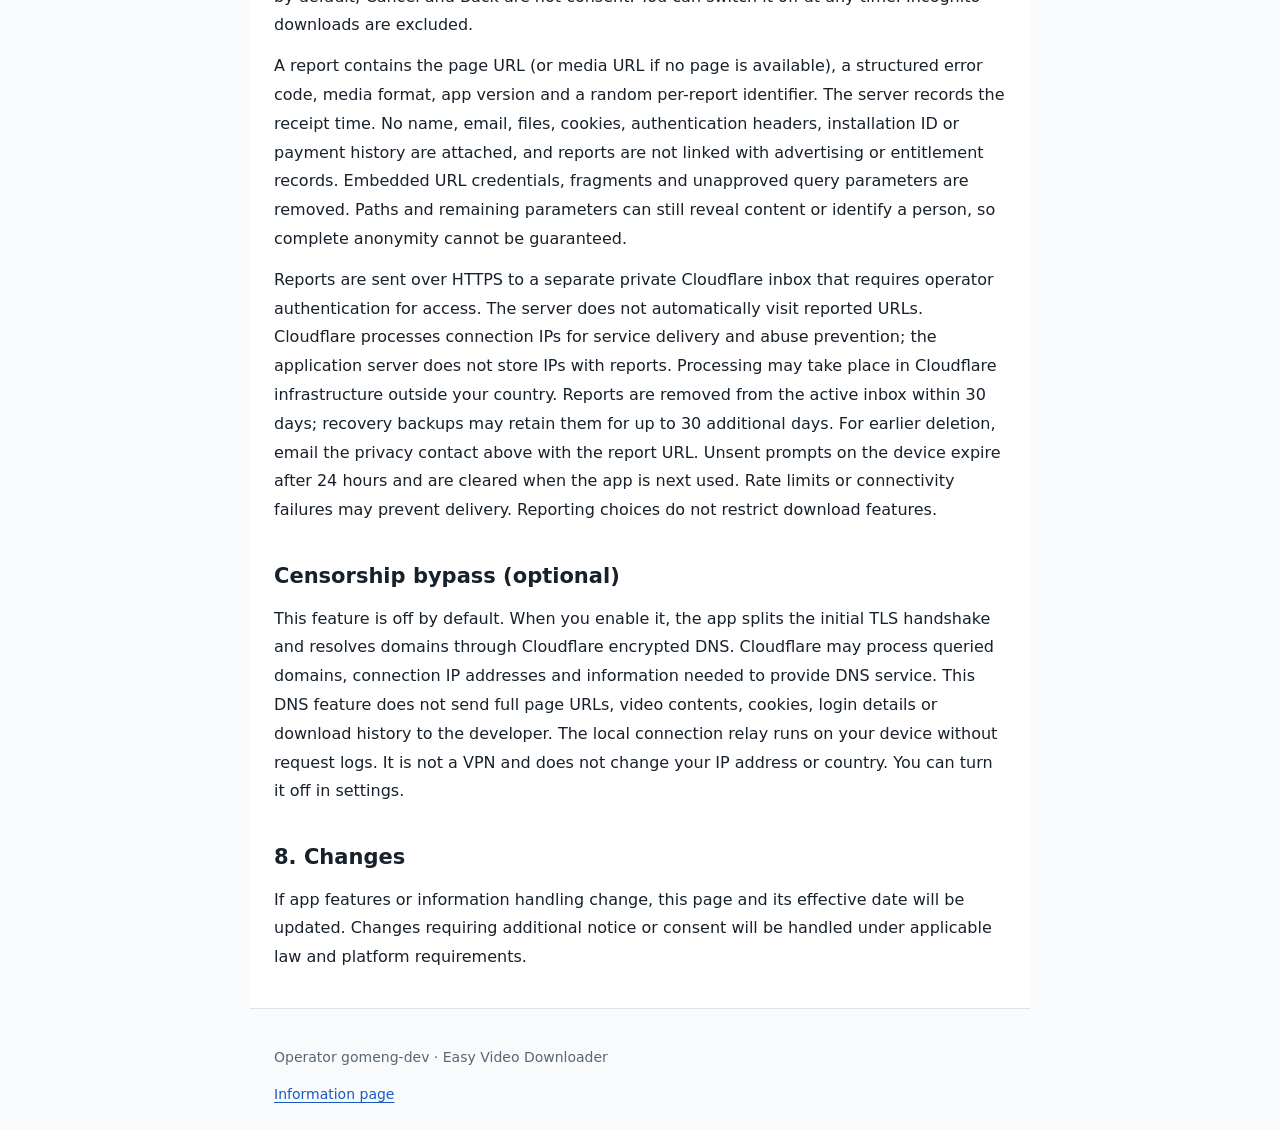
==== commit 89974c19: "Document optional consent-gated OpenAI conversion measurement" ====
--- a/privacy-en.html
+++ b/privacy-en.html
@@ -13,7 +13,7 @@
   <header><a class="brand" href="./">Easy Video Downloader</a><nav aria-label="Language"><a href="privacy.html" lang="ko">한국어</a><span aria-current="page">English</span></nav></header>
   <main>
     <h1>Privacy Policy</h1>
-    <p class="meta">Easy Video Downloader<br>Operator: gomeng-dev · Effective: <time datetime="2026-10-20">October 20, 2026</time></p>
+    <p class="meta">Easy Video Downloader<br>Operator: gomeng-dev · Effective: <time datetime="2026-10-21">October 21, 2026</time></p>
     <p>This policy explains how the Android app Easy Video Downloader (<code>io.gomeng.easydownloader</code>) and this information website handle information.</p>
     <div class="summary"><strong>Browsing and download history stays on your device.</strong> The operator does not receive these lists. Failure URL reports and optional usage analytics require separate choices and are handled as described below.</div>
     <p>The app does not transmit ordinary browsing or download lists. If you consent to an individual or automatic failure report, the selected failure URL and limited diagnostics are sent to the developer. The operator also receives information you submit through the external form to investigate issues and handle inquiries.</p>
@@ -40,8 +40,9 @@
     <p>The app uses fixed event names for detection-list opening, empty/available candidates and download-button choices; download queue additions, starts, completions and failures; premium purchase and manual restoration starts, pending states, verification, cancellation, errors and access confirmation; and for rewarded-ad offer views, button choices, consent handling, preparation, display, dismissal, rewards and server verification. Failures use predefined categories such as network, no ad inventory or authentication failure. Download failure diagnostics add only predefined reasons and processing stages, whether the TLS splitting setting was enabled at failure, and a confirmed HTTP error status code or unknown. We do not attach page or media URLs, searches, titles, filenames, file contents, raw error messages, cookies, login details, storage credentials or ad/entitlement-server identifiers. Downloads started in incognito tabs and detection-list, ad and purchase interactions in incognito screens are excluded. Analytics SSAID collection, automatic screen reporting and ad personalization are disabled, and we do not set a custom user ID. Advertising-ID-based measurement is enabled only with the separate choice described below. AdMob's own processing follows the advertising section and its separate consent settings above. Random identifiers make this data pseudonymous, not fully anonymous.</p>
     <p>You can turn off Usage analytics in Settings at any time. This stops future analytics collection and resets the device's Analytics identifier and pending analytics data; it does not immediately delete data already received by Google. Google Analytics retains event-level data for 2 months and user data for 14 months; new user activity resets the user-data retention period. Aggregated standard reports may remain longer. For privacy or deletion inquiries, use the email below. Because the developer keeps no mapping between names or emails and analytics identifiers, locating a particular record may be limited.</p>
     <h2>3-2. Optional ad performance measurement</h2>
-    <p>This feature is off by default. If you allow Usage analytics, opt in to Ad performance measurement and meet applicable regional advertising-consent requirements, Google Firebase Analytics/Google Ads and TikTok App Events SDK/TikTok Ads measure advertising performance. Previous Google-only consent is not reused for TikTok. The TikTok SDK does not start until you accept the updated notice.</p>
+    <p>This feature is off by default. If you allow Usage analytics, opt in to Ad performance measurement and meet applicable regional advertising-consent requirements, Google Firebase Analytics/Google Ads and TikTok App Events SDK/TikTok Ads measure advertising performance. Earlier Google/TikTok consent is not reused for the OpenAI connection. The expanded measurement connection remains off until you accept the updated notice.</p>
     <p>Google receives the app events described above. TikTok receives the first consented launch after installation and new server-verified paid premium purchases, including the actual amount, currency and a random event identifier for deduplication. App updates are not new installations. Free promo codes, test purchases and purchase restorations are not reported as new paid purchases. Some conversions may be missed if the amount lookup or transmission fails.</p>
+    <p>Versions offering OpenAI measurement additionally send new server-verified paid purchase amounts and currencies, verified rewarded-ad completions, event timestamps, deduplication identifiers and the original advertising click reference to OpenAI through our server, only after the updated optional consent and applicable regional consent. The click reference is read from Google Play Install Referrer after consent and encrypted on the device. We do not send user IP addresses, emails, advertising IDs, browsing/video URLs, titles, files, raw purchase tokens or order numbers to OpenAI. OpenAI sees our server’s network address, not the user’s address. Events without a valid click reference and events predating consent are omitted. Free codes, test purchases and restores are excluded. Disabling measurement stops new requests and clears local click and checkout data; in-flight requests and previously sent events cannot be recalled. There are at most three server delivery attempts, so outages can leave conversions unreported. OpenAI processes data abroad under its <a href="https://openai.com/policies/privacy-policy/">Privacy Policy</a> and <a href="https://openai.com/policies/conversion-terms/">Conversion Terms</a>. App access does not depend on this consent.</p>
     <p>The SDK may process advertising and SDK installation identifiers, app, device, operating system, language and network information, installation referral information and IP addresses. Approximate location may be inferred from IP. We do not send browsing URLs, searches, video titles, files, screen contents, button text, cookies, login details, raw purchase tokens or order numbers to TikTok. Automatic screen/button and purchase-history collection are disabled. The SDK does not run in incognito browser screens.</p>
     <p>You can turn off Ad performance measurement in Settings. Turning off Usage analytics also stops it. Withdrawal stops future SDK transmission and clears local identifiers and queued data; it does not immediately delete previously transmitted data or aggregate reports. Declining does not restrict app features. Data may be processed over HTTPS on Google and TikTok infrastructure abroad. Processing, retention and privacy rights are governed by Google's Privacy Policy, the <a href="https://www.tiktok.com/legal/page/global/privacy-policy/en">TikTok Privacy Policy</a> and <a href="https://ads.tiktok.com/i18n/official/policy/business-products-terms">TikTok Business Products Data Terms</a>.</p>
     <h2>4. Payments</h2>
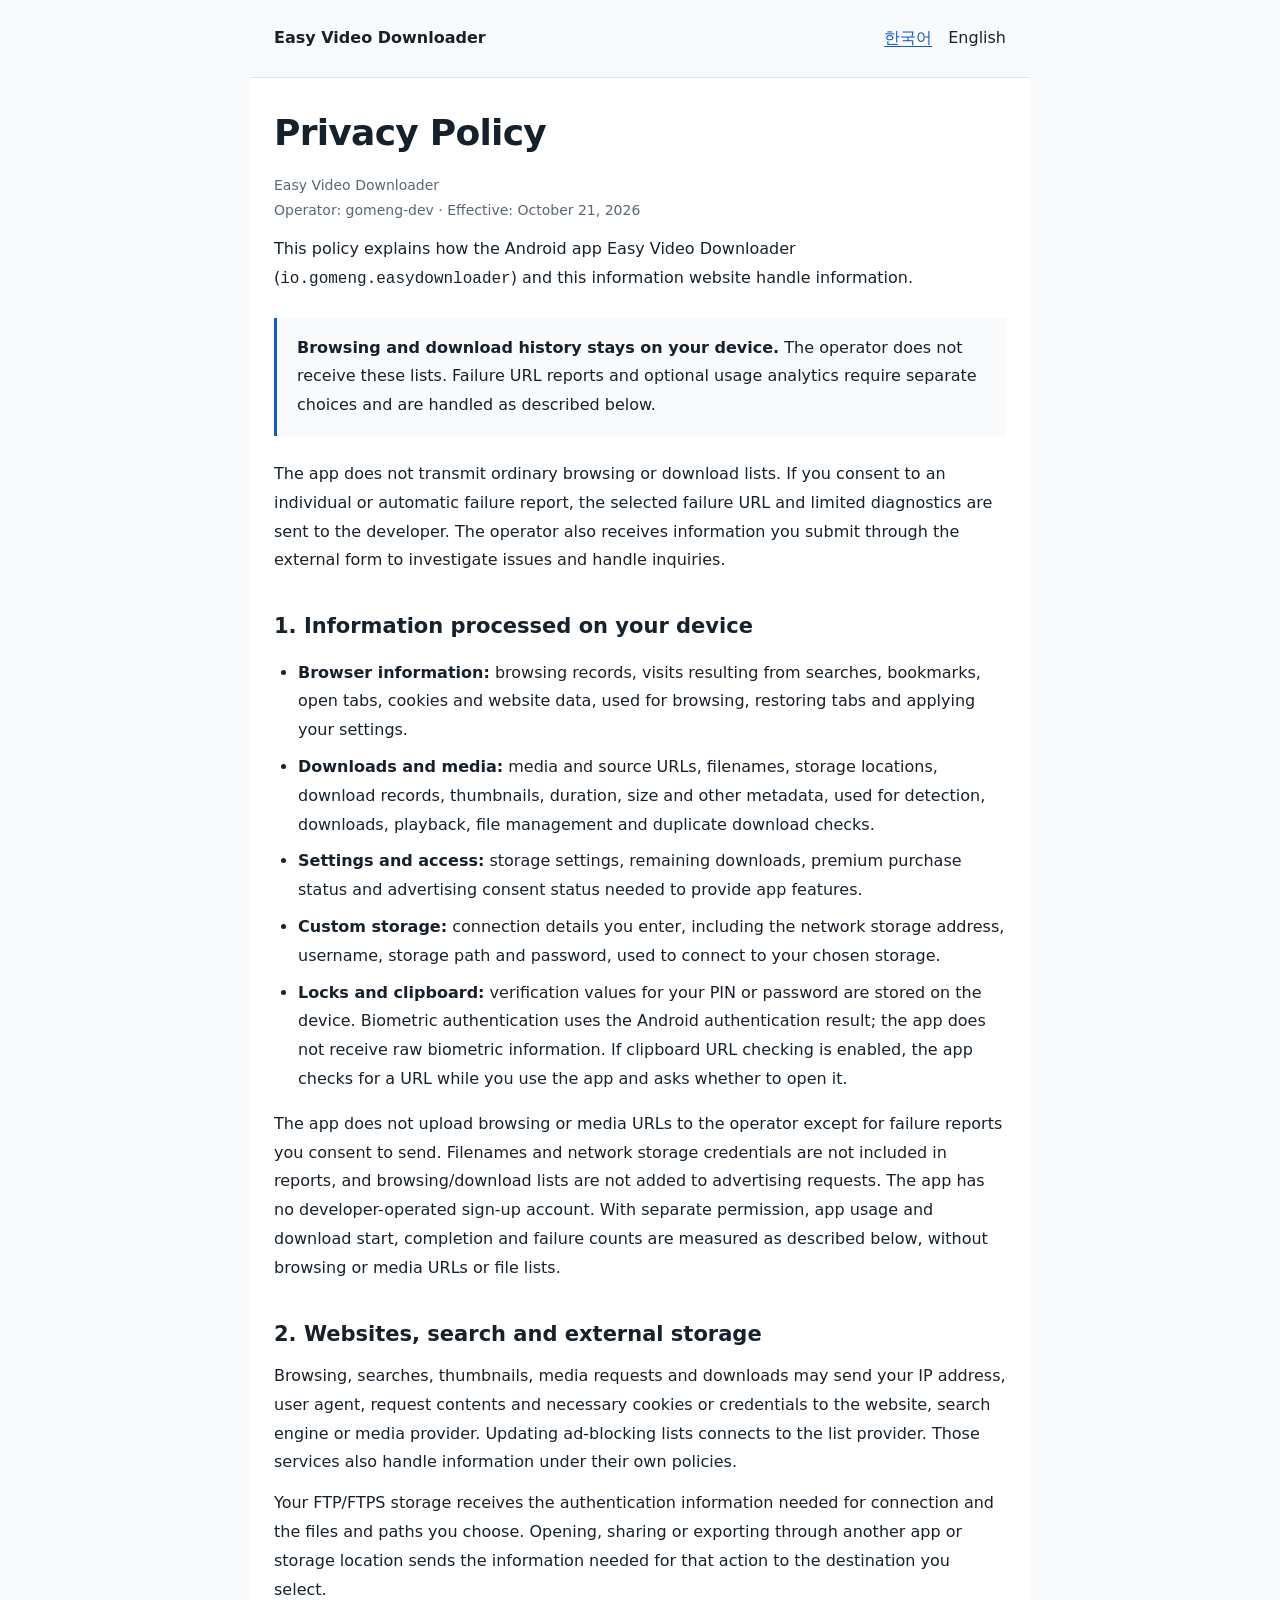
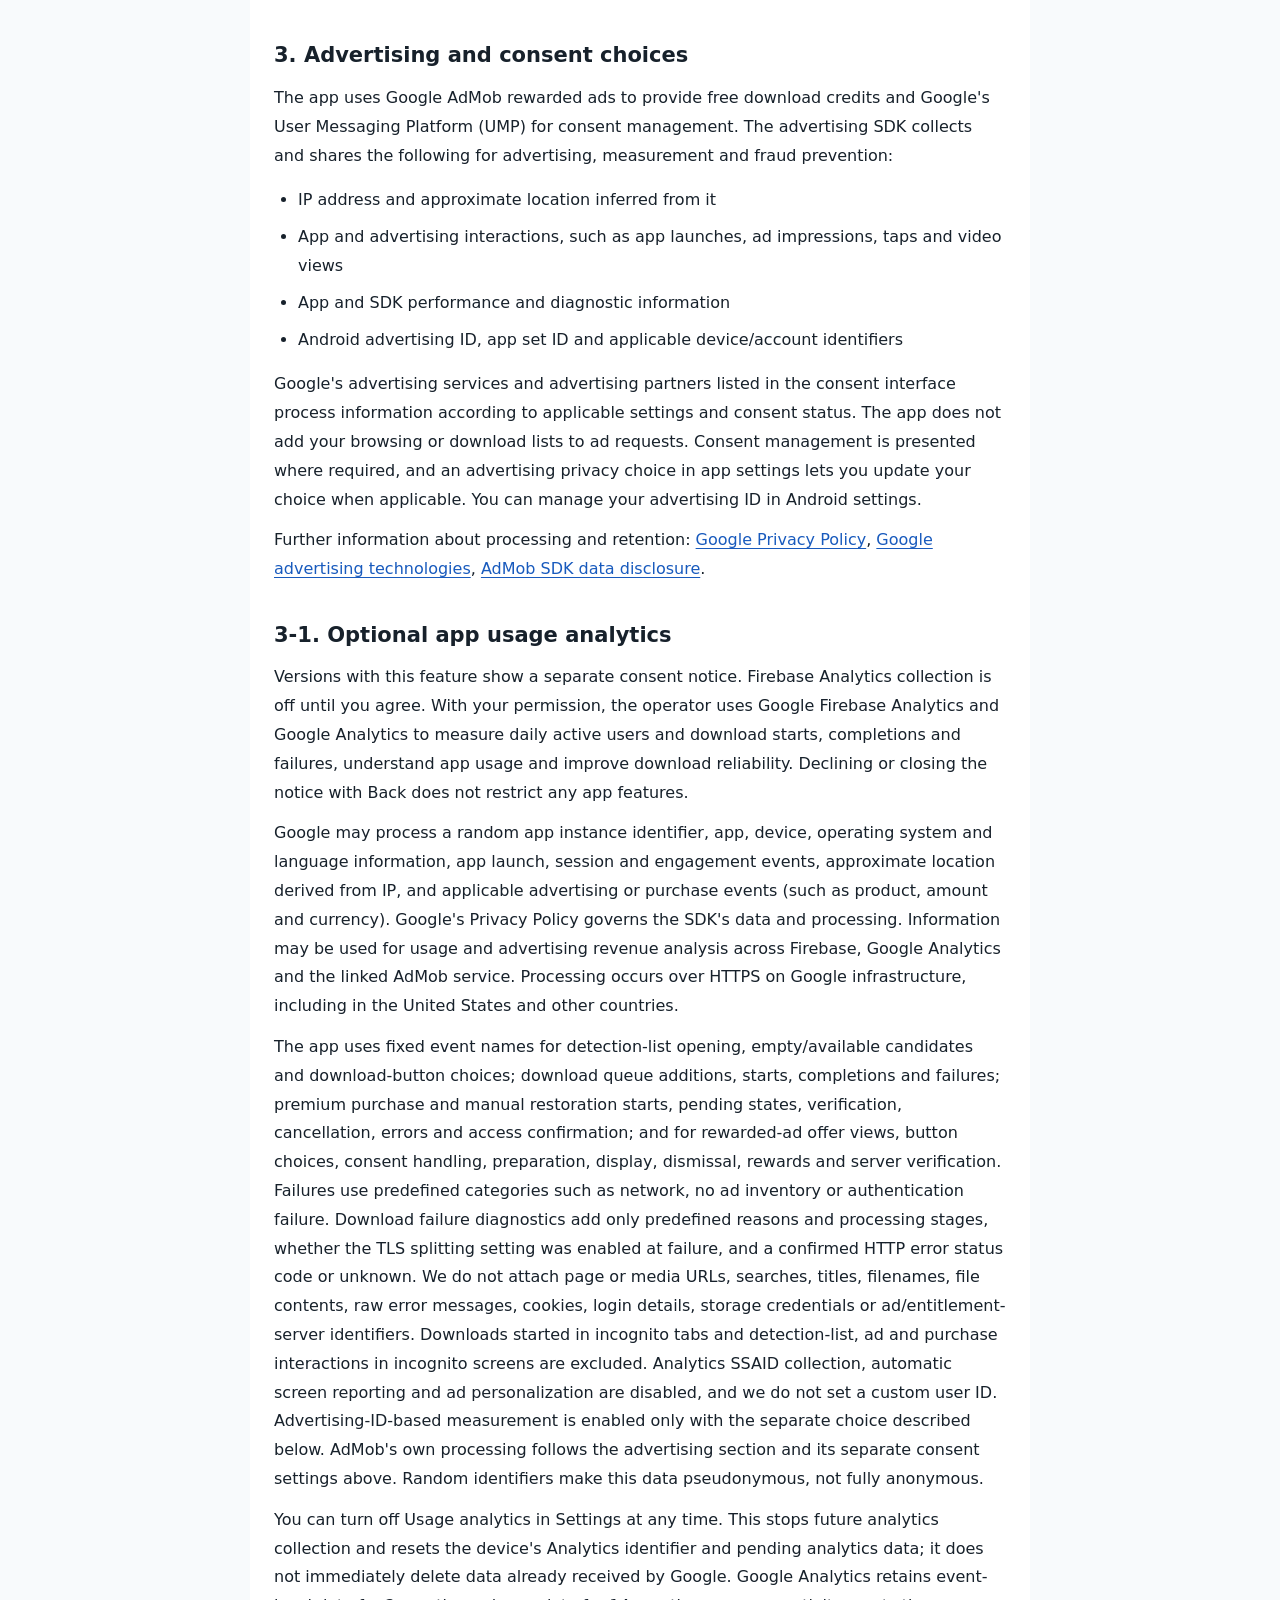
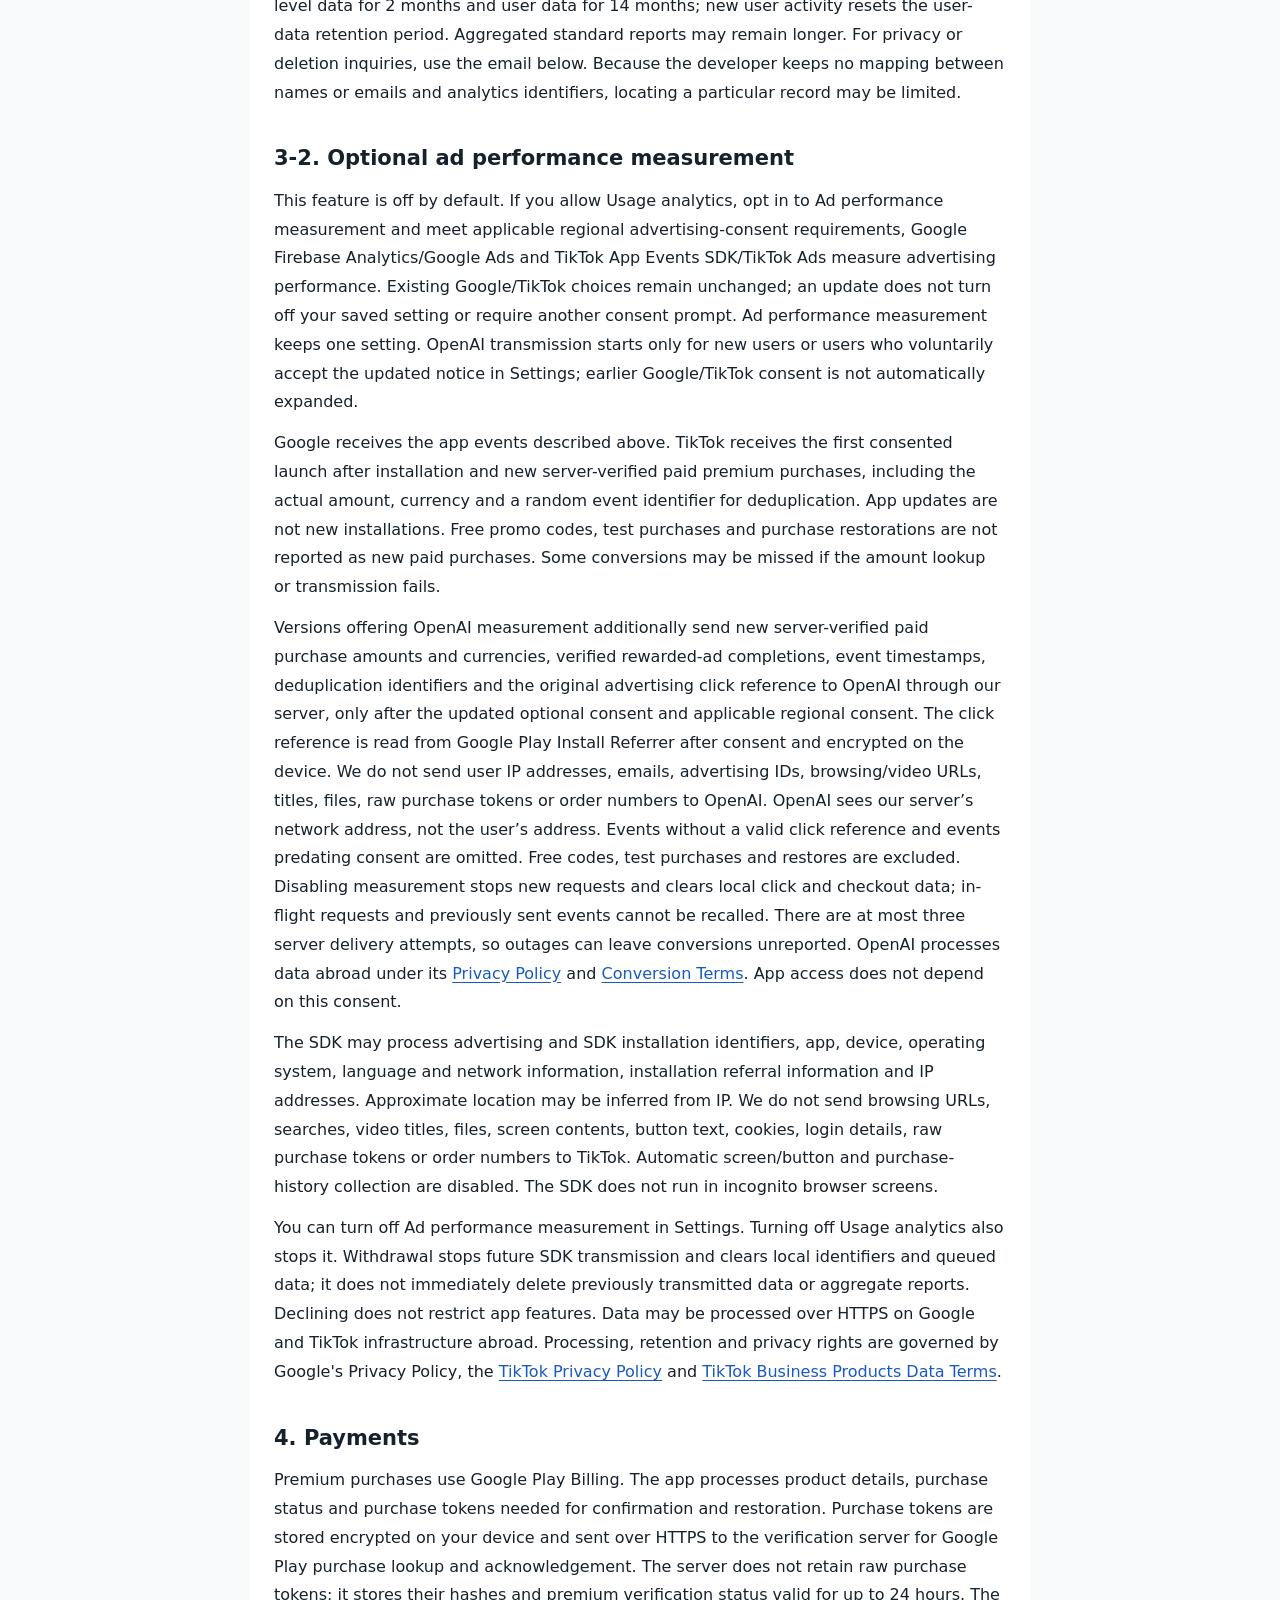
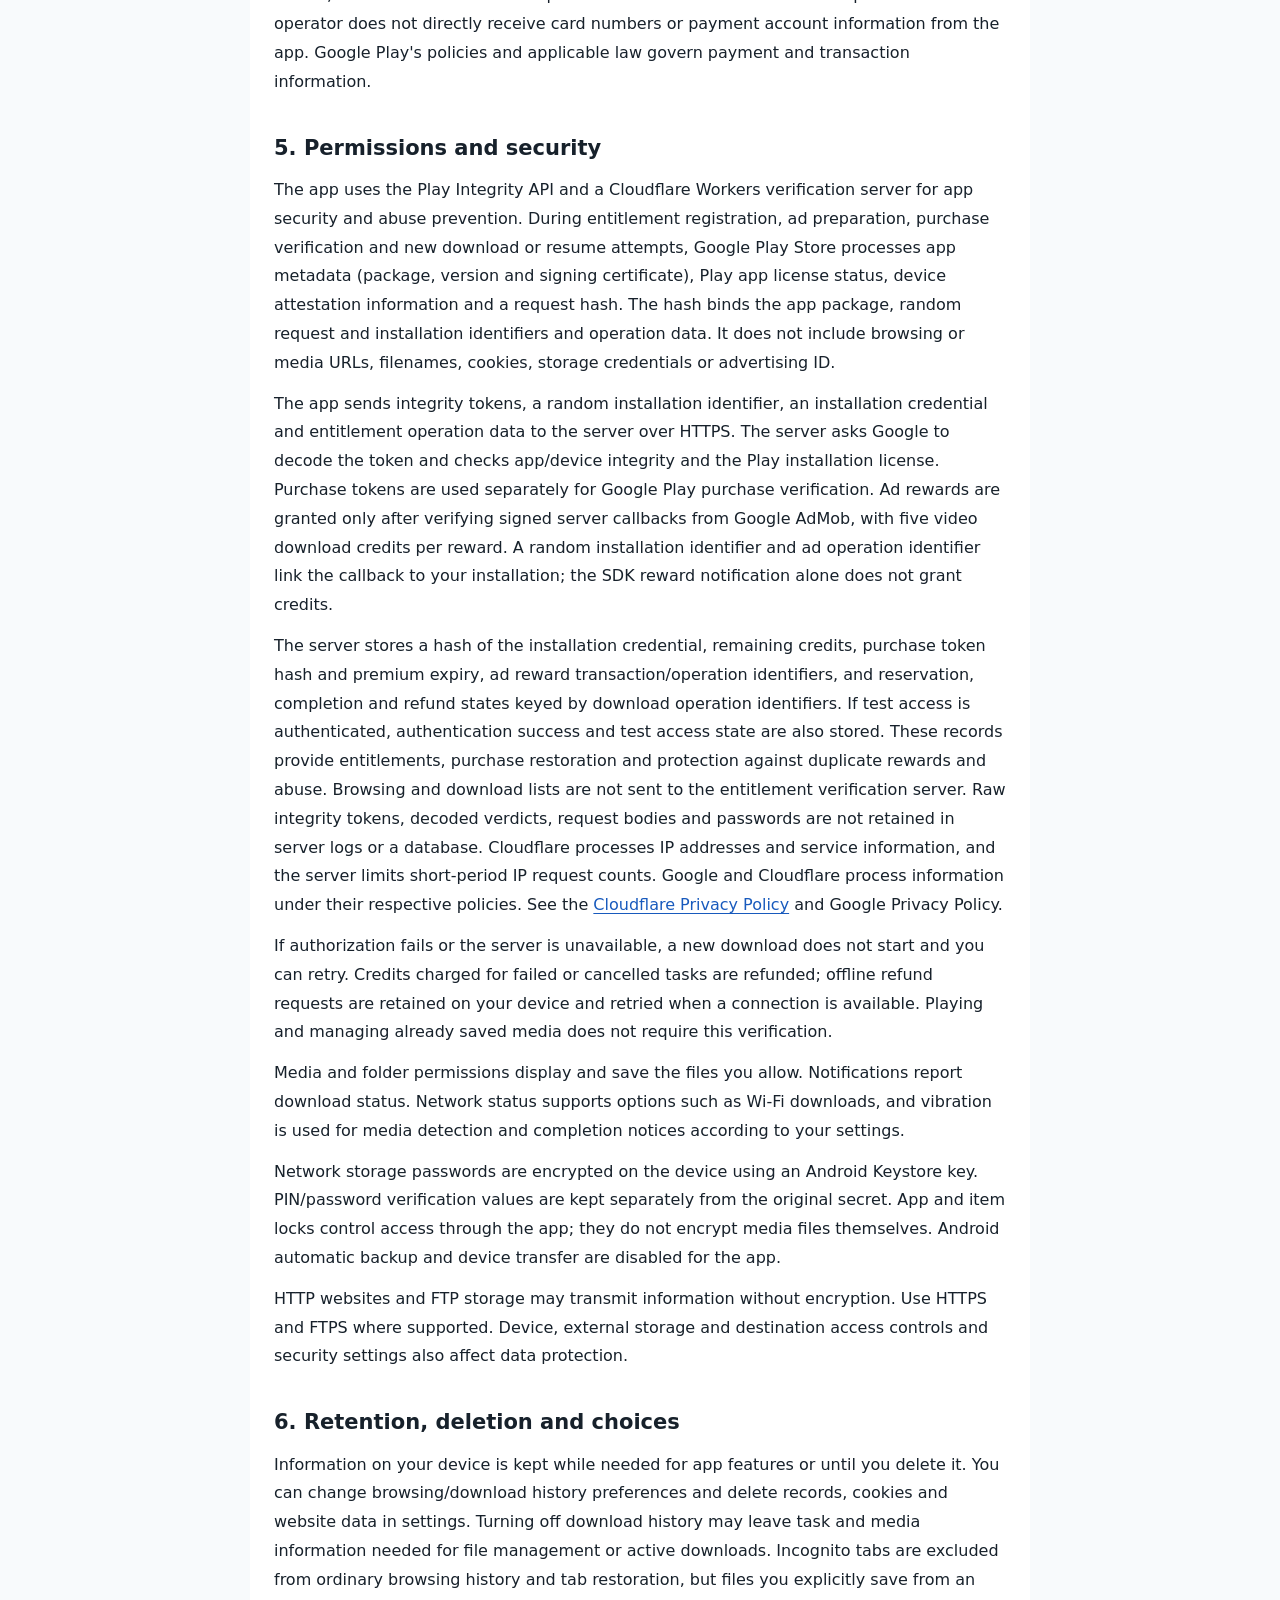
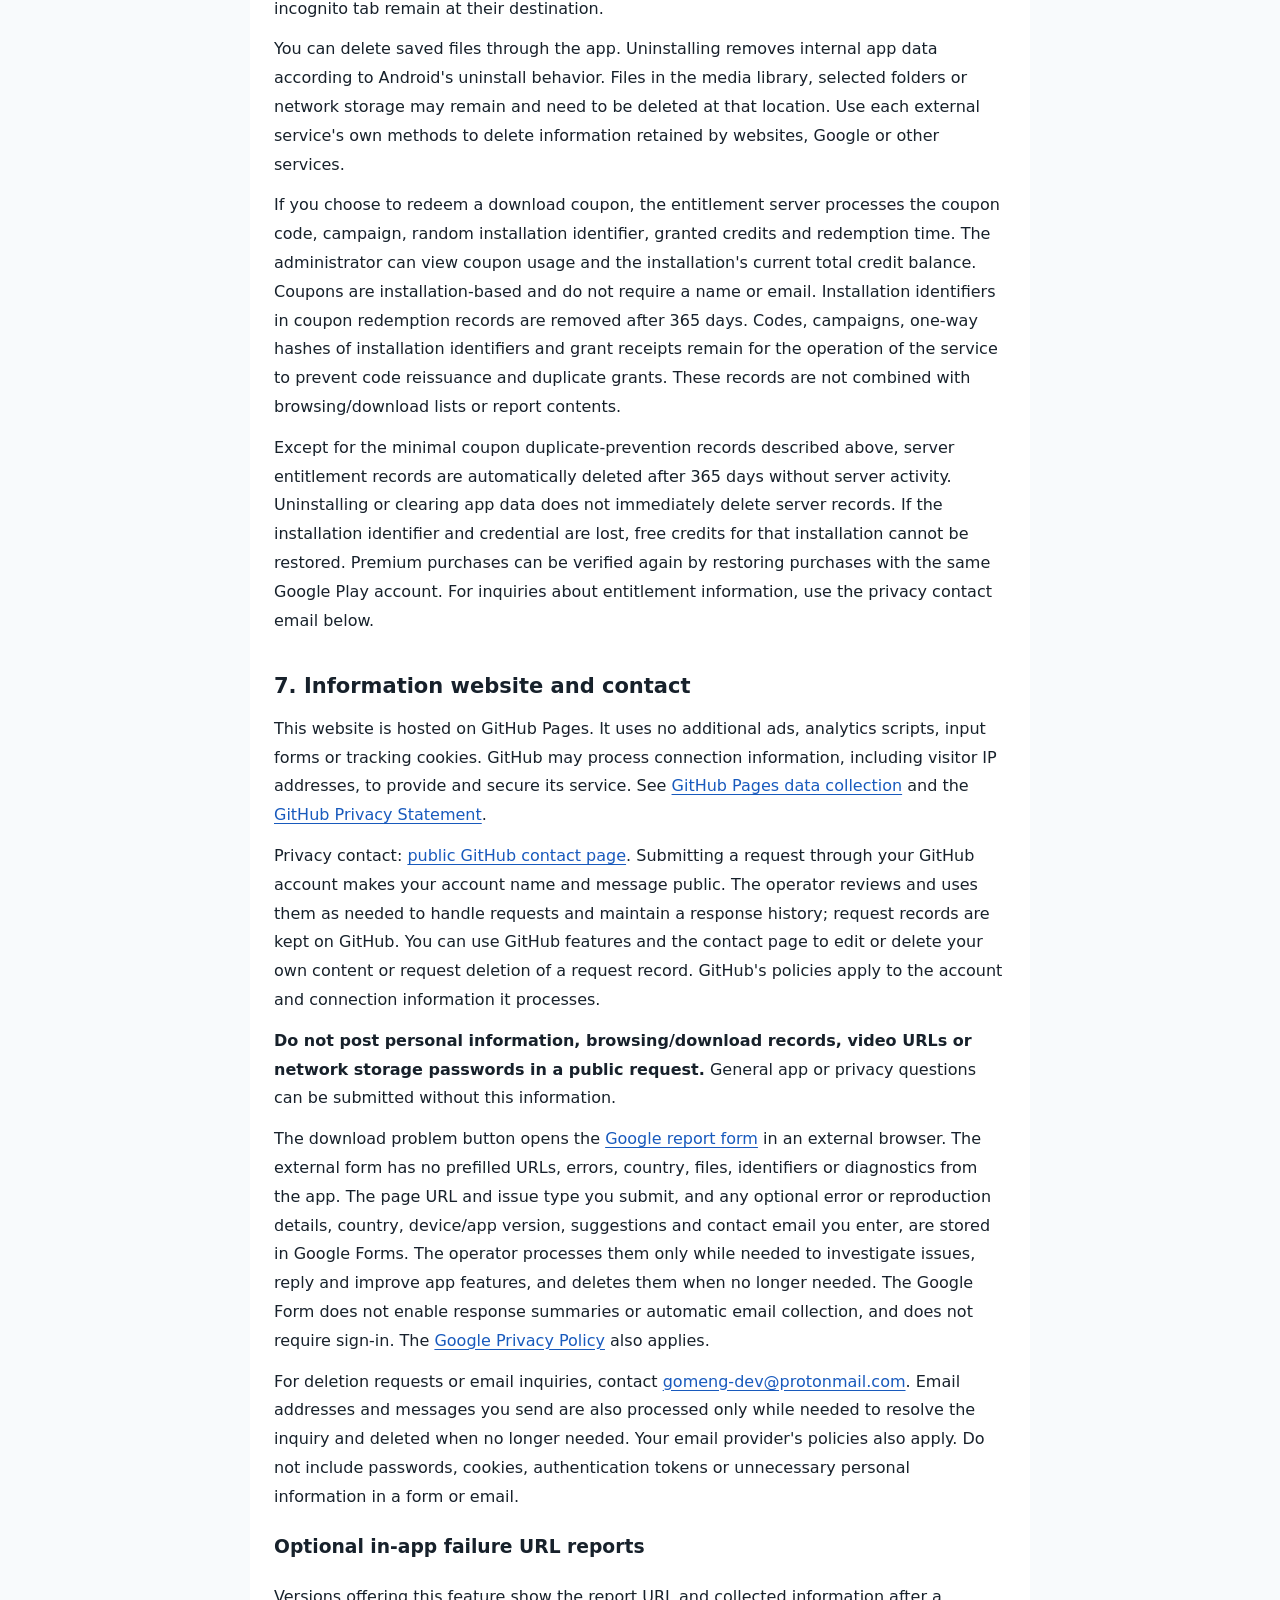
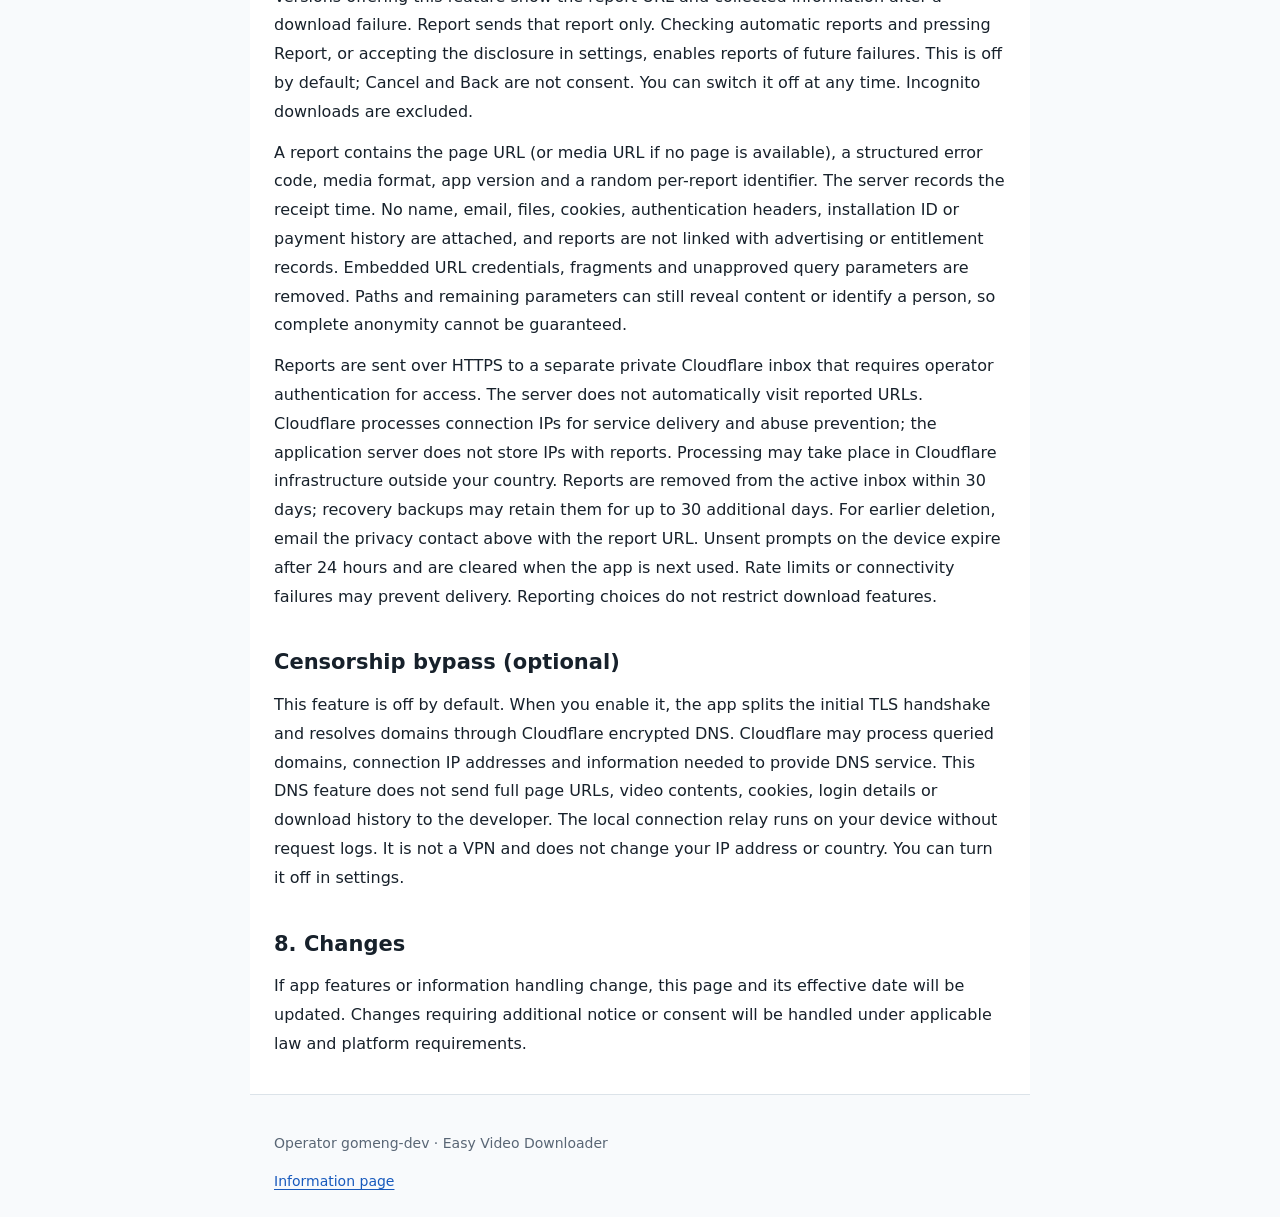
==== commit ed1f84c0: "Clarify saved measurement choices and voluntary OpenAI consent" ====
--- a/privacy-en.html
+++ b/privacy-en.html
@@ -40,7 +40,7 @@
     <p>The app uses fixed event names for detection-list opening, empty/available candidates and download-button choices; download queue additions, starts, completions and failures; premium purchase and manual restoration starts, pending states, verification, cancellation, errors and access confirmation; and for rewarded-ad offer views, button choices, consent handling, preparation, display, dismissal, rewards and server verification. Failures use predefined categories such as network, no ad inventory or authentication failure. Download failure diagnostics add only predefined reasons and processing stages, whether the TLS splitting setting was enabled at failure, and a confirmed HTTP error status code or unknown. We do not attach page or media URLs, searches, titles, filenames, file contents, raw error messages, cookies, login details, storage credentials or ad/entitlement-server identifiers. Downloads started in incognito tabs and detection-list, ad and purchase interactions in incognito screens are excluded. Analytics SSAID collection, automatic screen reporting and ad personalization are disabled, and we do not set a custom user ID. Advertising-ID-based measurement is enabled only with the separate choice described below. AdMob's own processing follows the advertising section and its separate consent settings above. Random identifiers make this data pseudonymous, not fully anonymous.</p>
     <p>You can turn off Usage analytics in Settings at any time. This stops future analytics collection and resets the device's Analytics identifier and pending analytics data; it does not immediately delete data already received by Google. Google Analytics retains event-level data for 2 months and user data for 14 months; new user activity resets the user-data retention period. Aggregated standard reports may remain longer. For privacy or deletion inquiries, use the email below. Because the developer keeps no mapping between names or emails and analytics identifiers, locating a particular record may be limited.</p>
     <h2>3-2. Optional ad performance measurement</h2>
-    <p>This feature is off by default. If you allow Usage analytics, opt in to Ad performance measurement and meet applicable regional advertising-consent requirements, Google Firebase Analytics/Google Ads and TikTok App Events SDK/TikTok Ads measure advertising performance. Earlier Google/TikTok consent is not reused for the OpenAI connection. The expanded measurement connection remains off until you accept the updated notice.</p>
+    <p>This feature is off by default. If you allow Usage analytics, opt in to Ad performance measurement and meet applicable regional advertising-consent requirements, Google Firebase Analytics/Google Ads and TikTok App Events SDK/TikTok Ads measure advertising performance. Existing Google/TikTok choices remain unchanged; an update does not turn off your saved setting or require another consent prompt. Ad performance measurement keeps one setting. OpenAI transmission starts only for new users or users who voluntarily accept the updated notice in Settings; earlier Google/TikTok consent is not automatically expanded.</p>
     <p>Google receives the app events described above. TikTok receives the first consented launch after installation and new server-verified paid premium purchases, including the actual amount, currency and a random event identifier for deduplication. App updates are not new installations. Free promo codes, test purchases and purchase restorations are not reported as new paid purchases. Some conversions may be missed if the amount lookup or transmission fails.</p>
     <p>Versions offering OpenAI measurement additionally send new server-verified paid purchase amounts and currencies, verified rewarded-ad completions, event timestamps, deduplication identifiers and the original advertising click reference to OpenAI through our server, only after the updated optional consent and applicable regional consent. The click reference is read from Google Play Install Referrer after consent and encrypted on the device. We do not send user IP addresses, emails, advertising IDs, browsing/video URLs, titles, files, raw purchase tokens or order numbers to OpenAI. OpenAI sees our server’s network address, not the user’s address. Events without a valid click reference and events predating consent are omitted. Free codes, test purchases and restores are excluded. Disabling measurement stops new requests and clears local click and checkout data; in-flight requests and previously sent events cannot be recalled. There are at most three server delivery attempts, so outages can leave conversions unreported. OpenAI processes data abroad under its <a href="https://openai.com/policies/privacy-policy/">Privacy Policy</a> and <a href="https://openai.com/policies/conversion-terms/">Conversion Terms</a>. App access does not depend on this consent.</p>
     <p>The SDK may process advertising and SDK installation identifiers, app, device, operating system, language and network information, installation referral information and IP addresses. Approximate location may be inferred from IP. We do not send browsing URLs, searches, video titles, files, screen contents, button text, cookies, login details, raw purchase tokens or order numbers to TikTok. Automatic screen/button and purchase-history collection are disabled. The SDK does not run in incognito browser screens.</p>
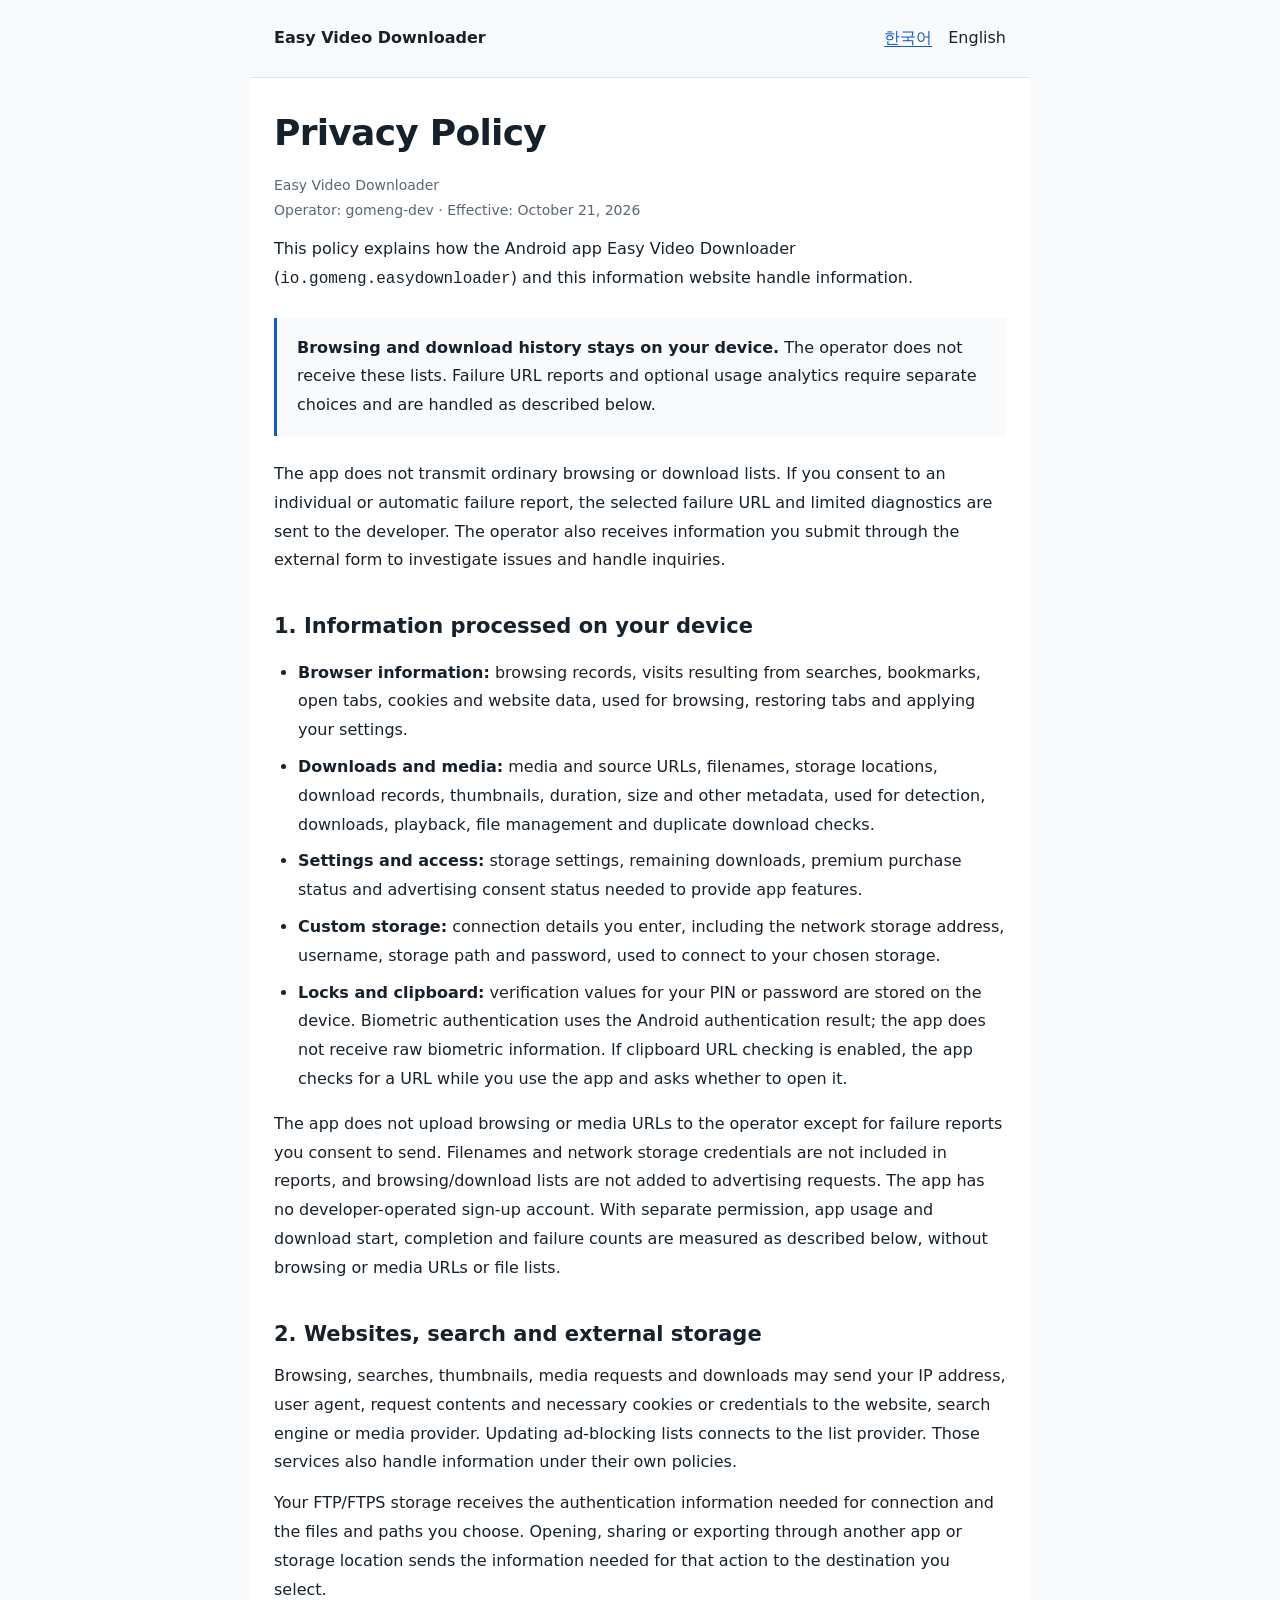
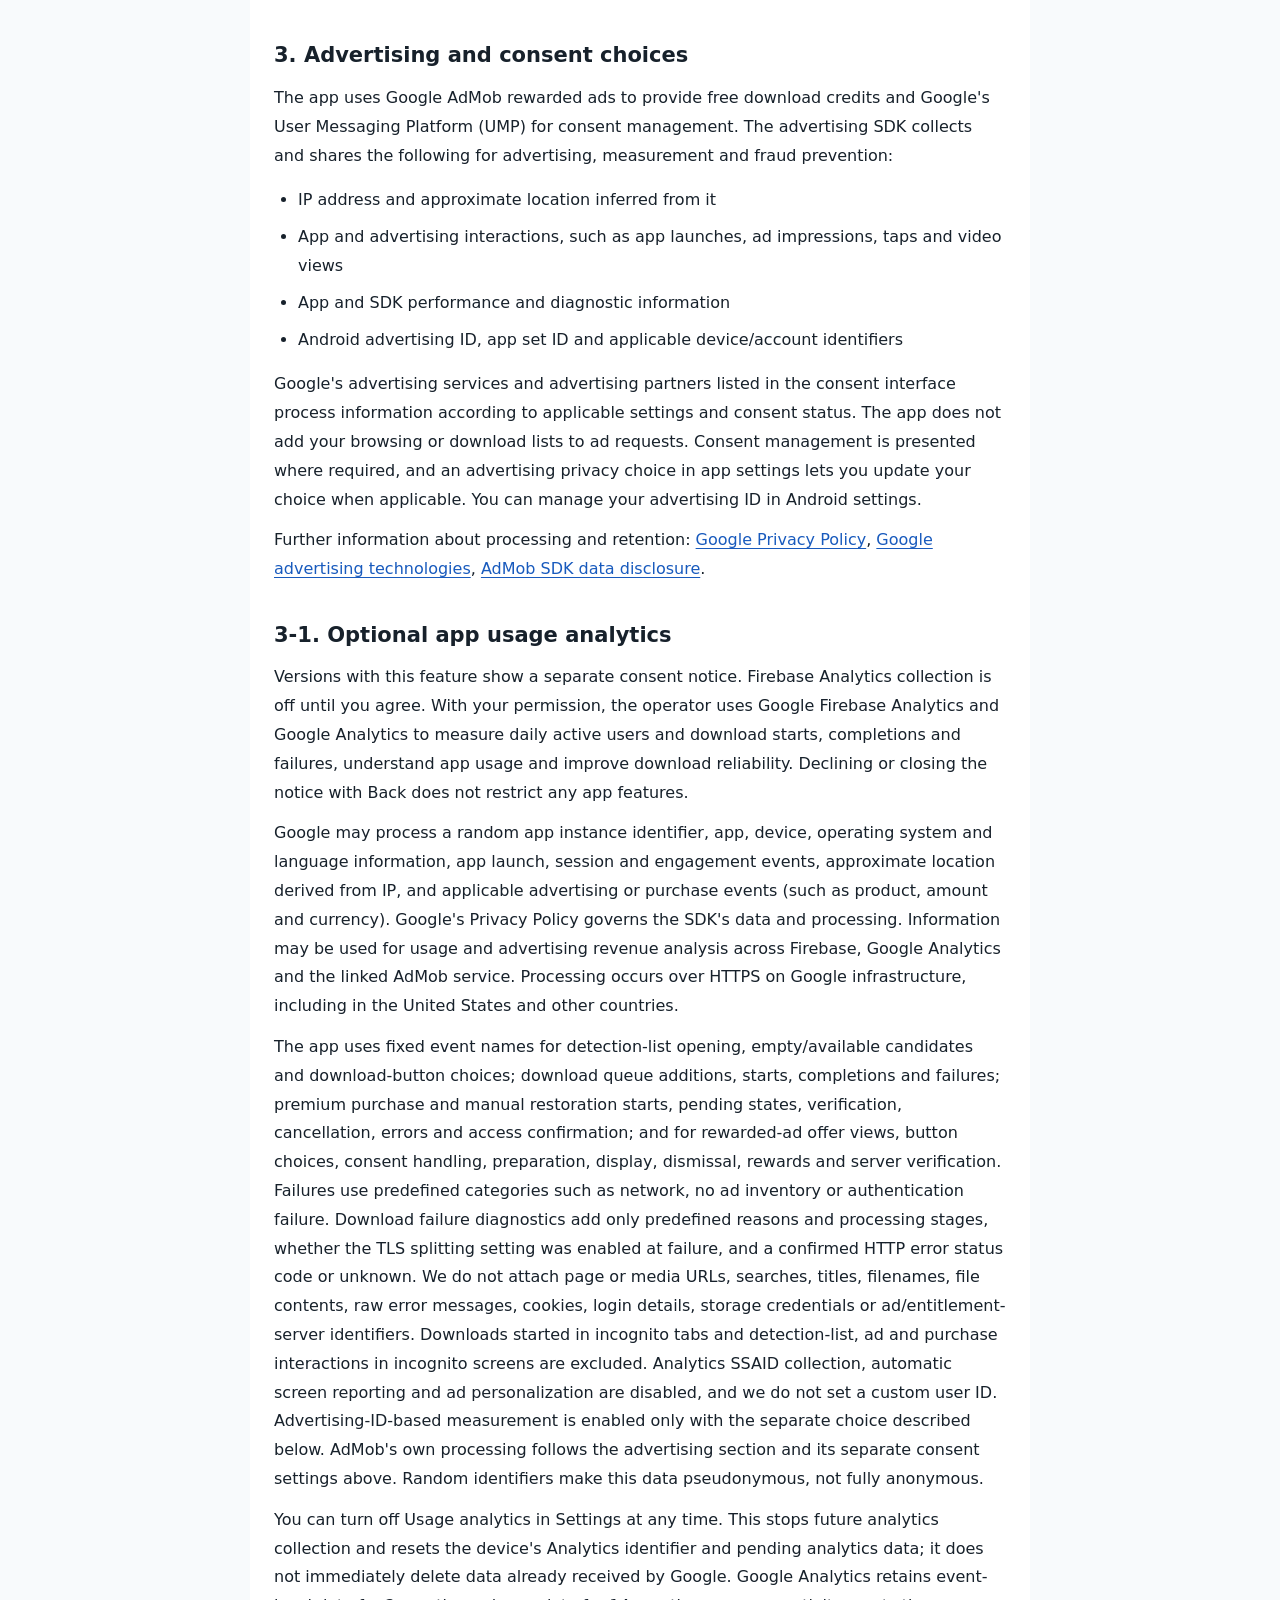
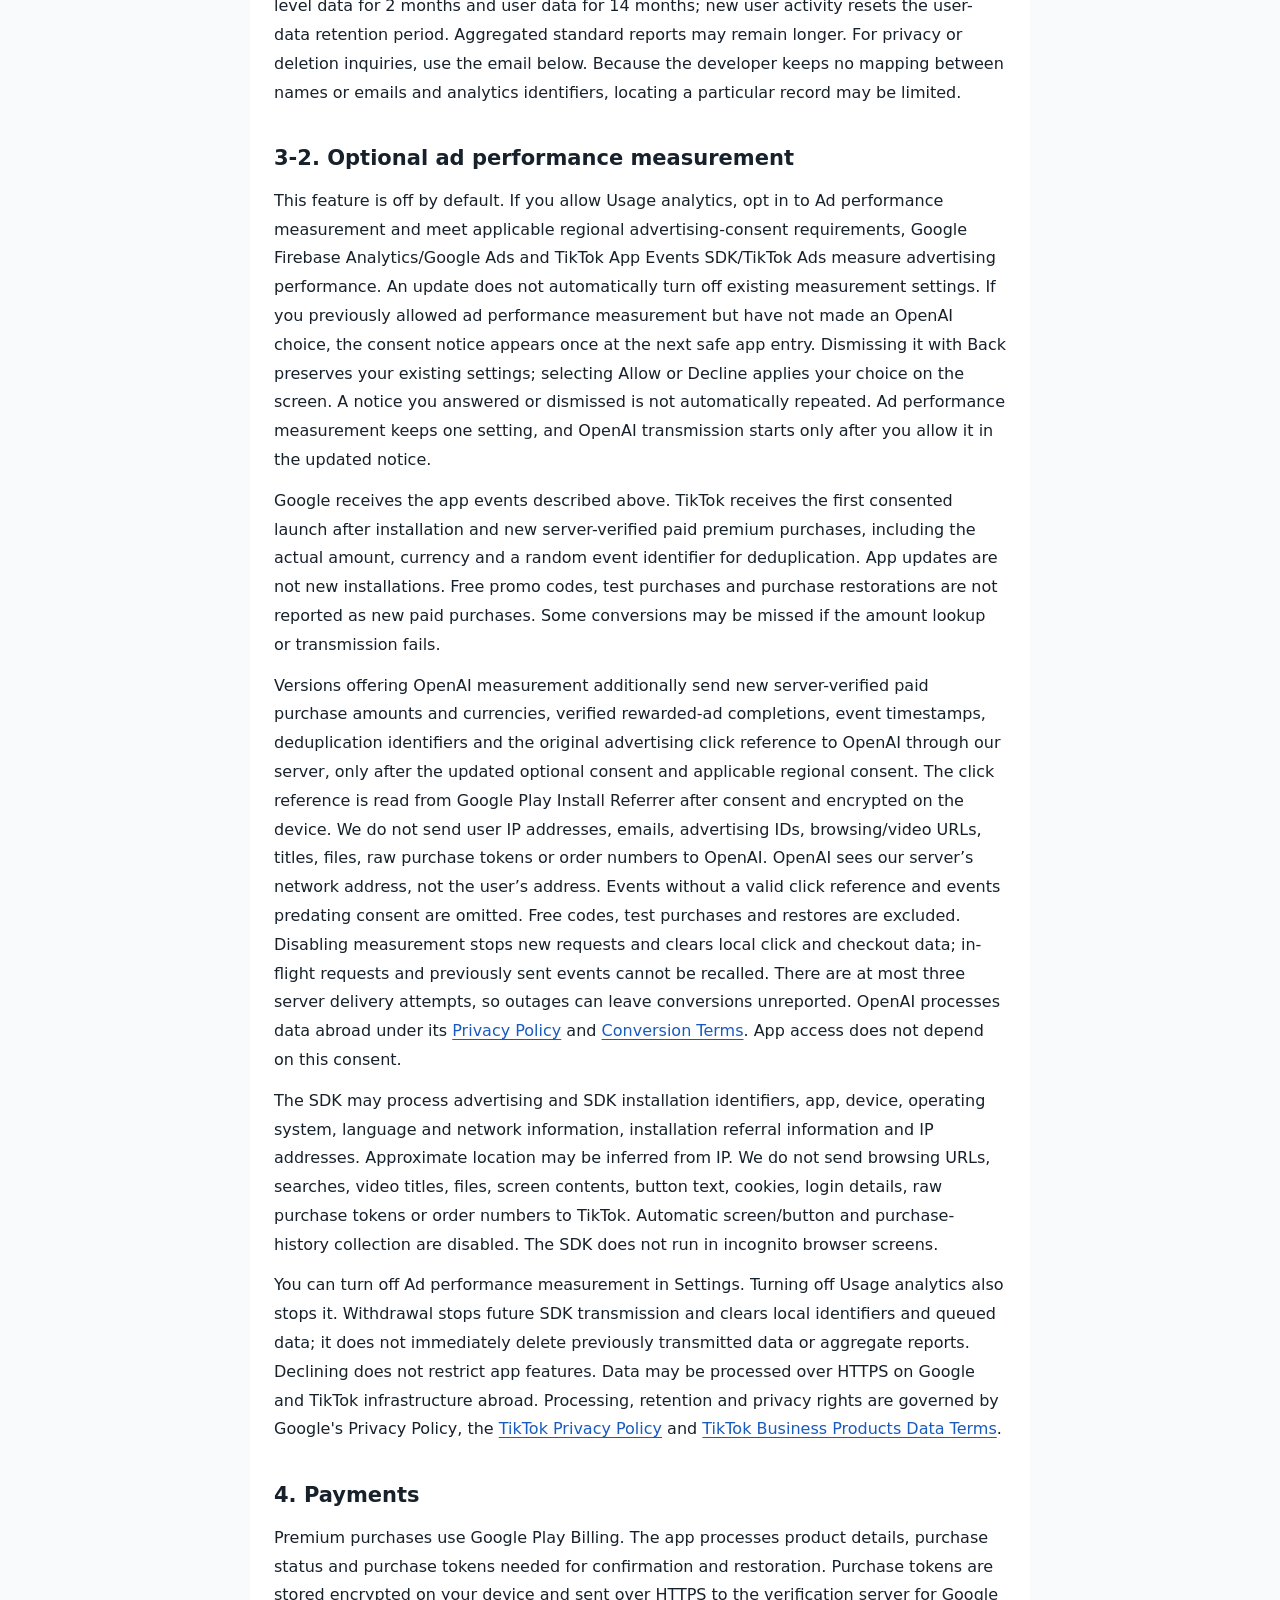
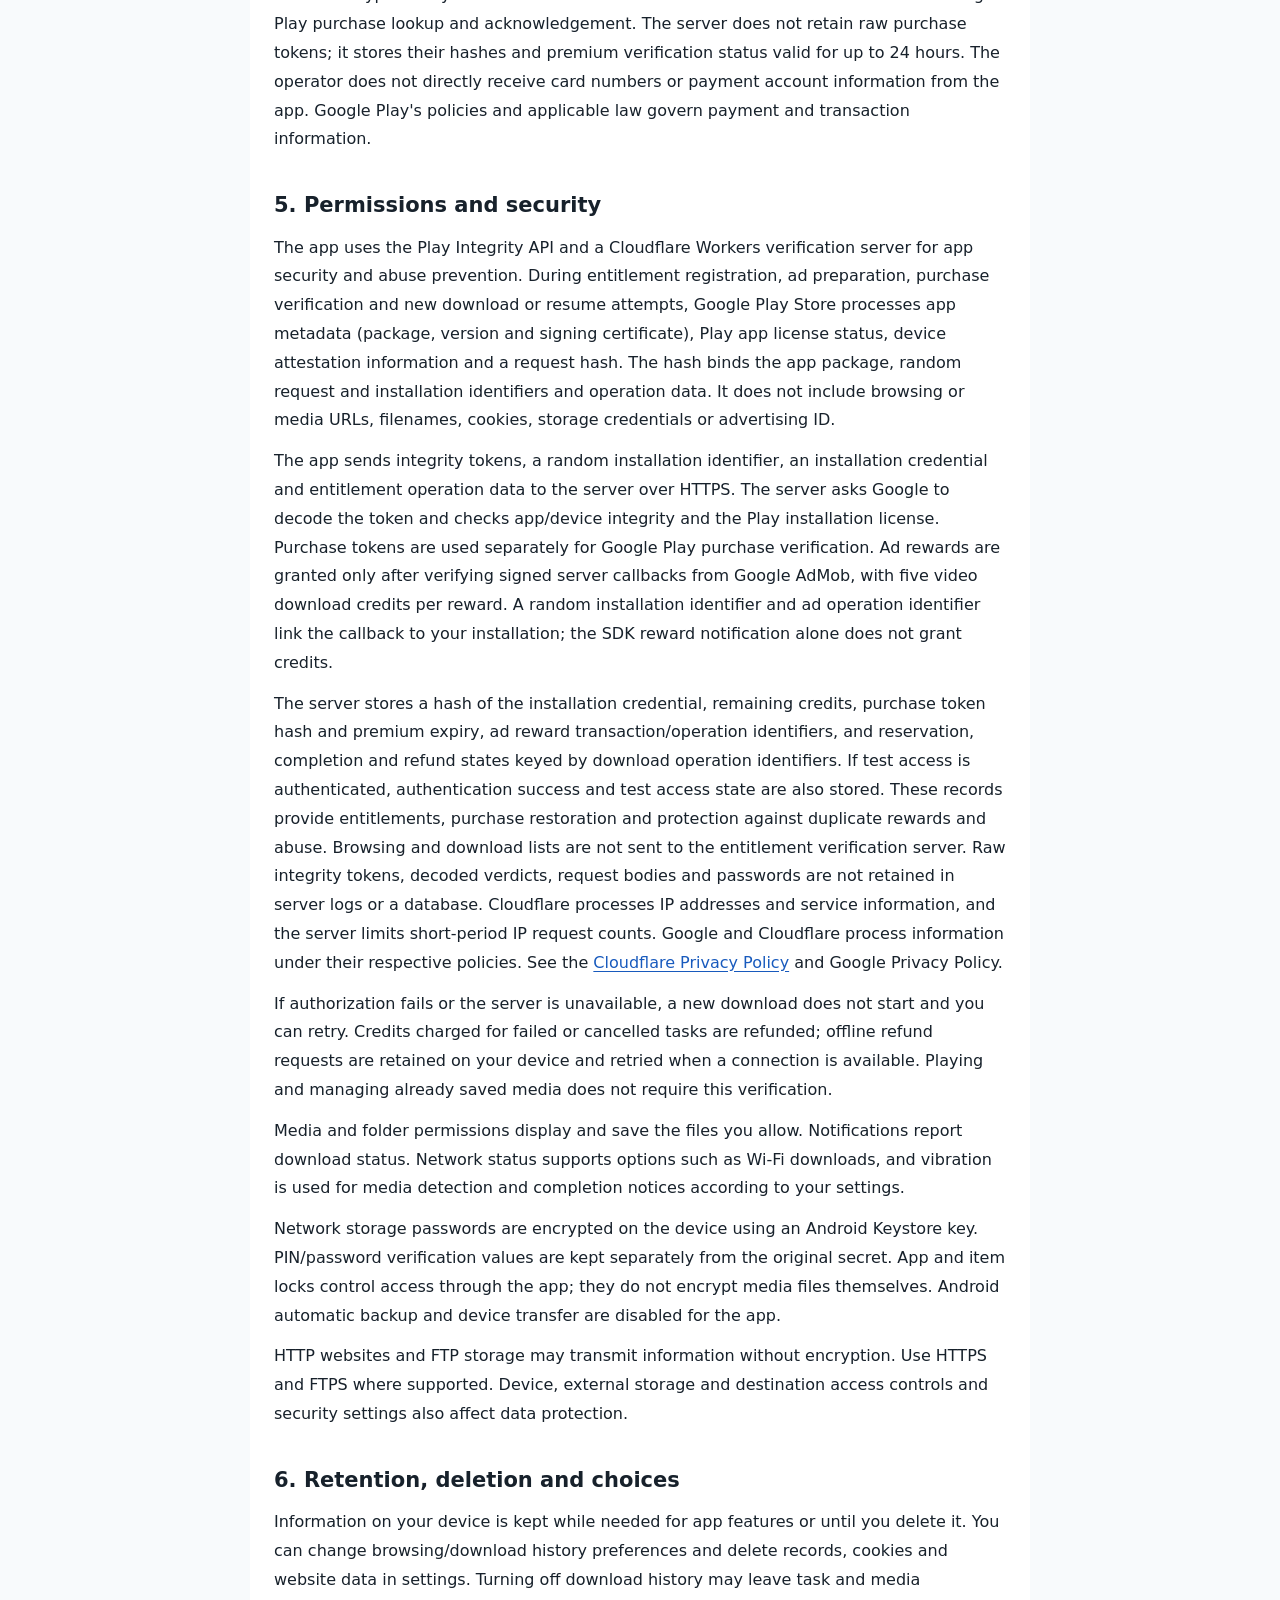
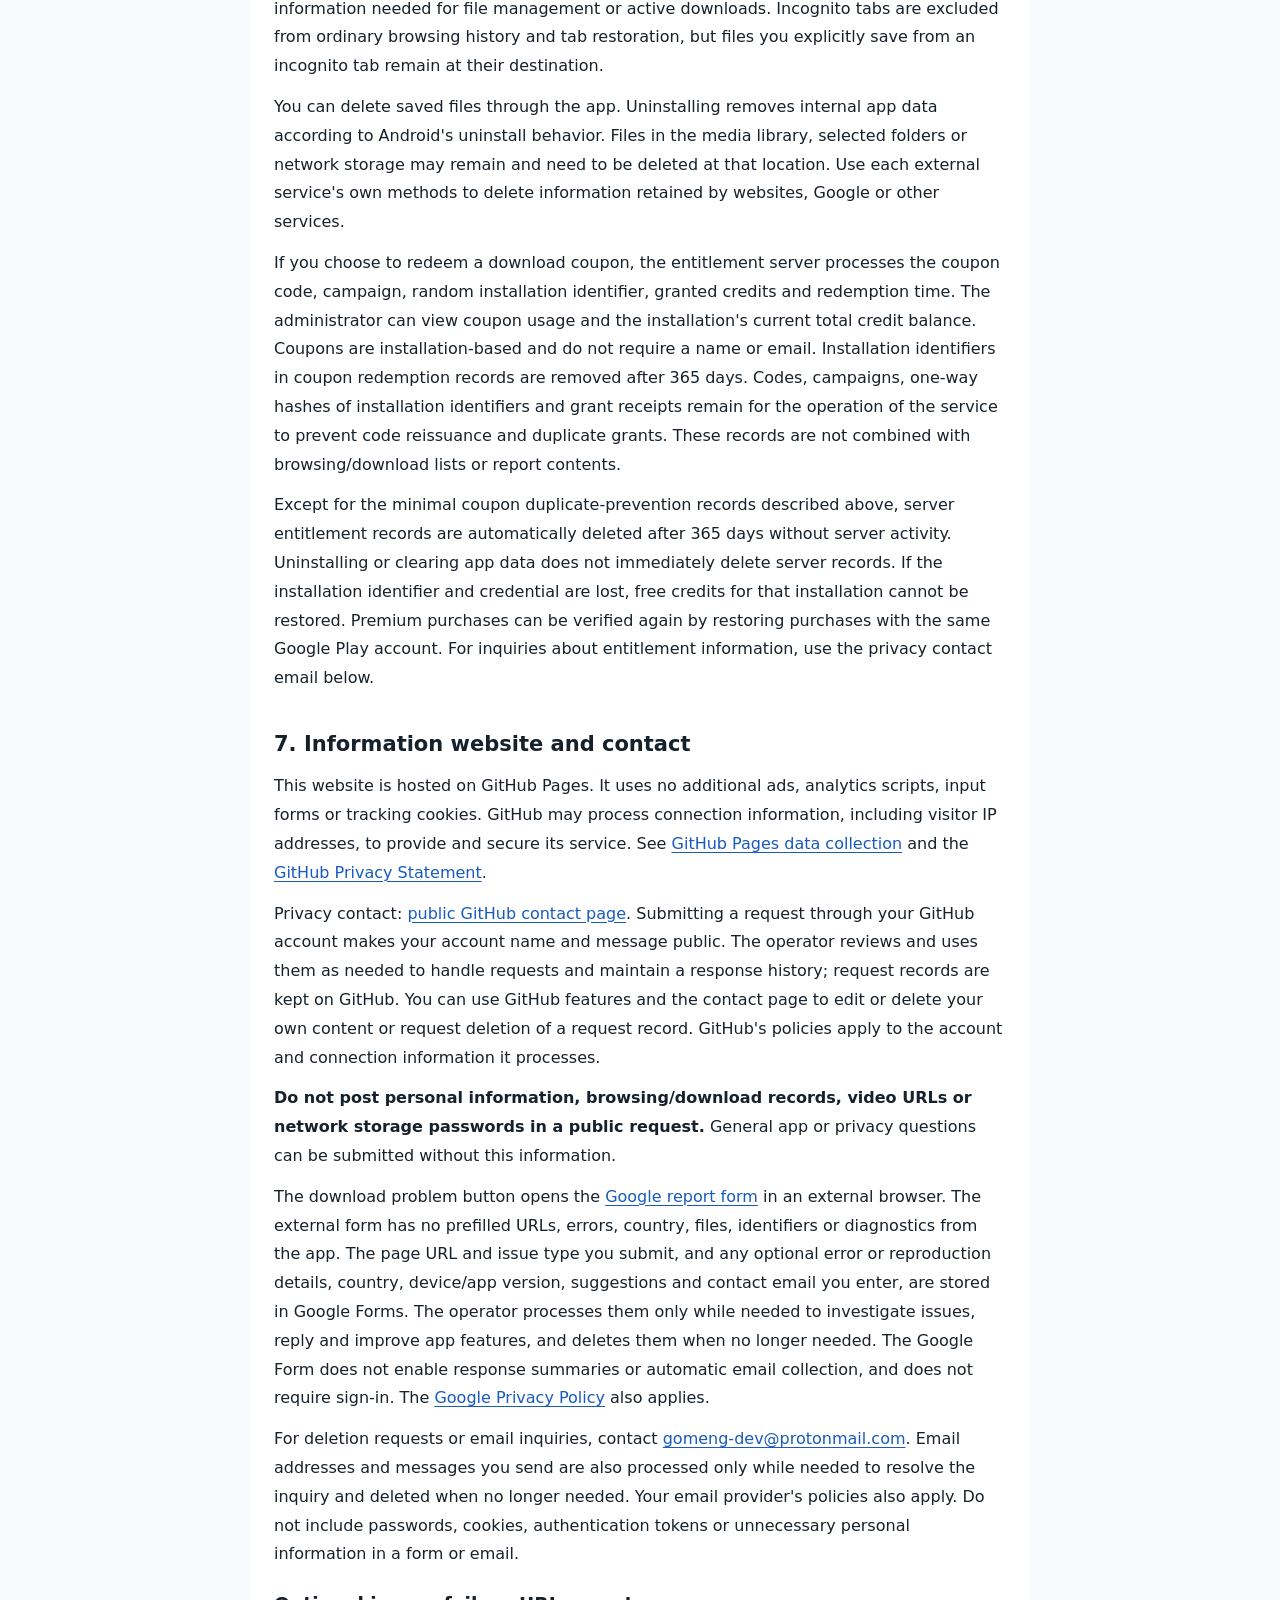
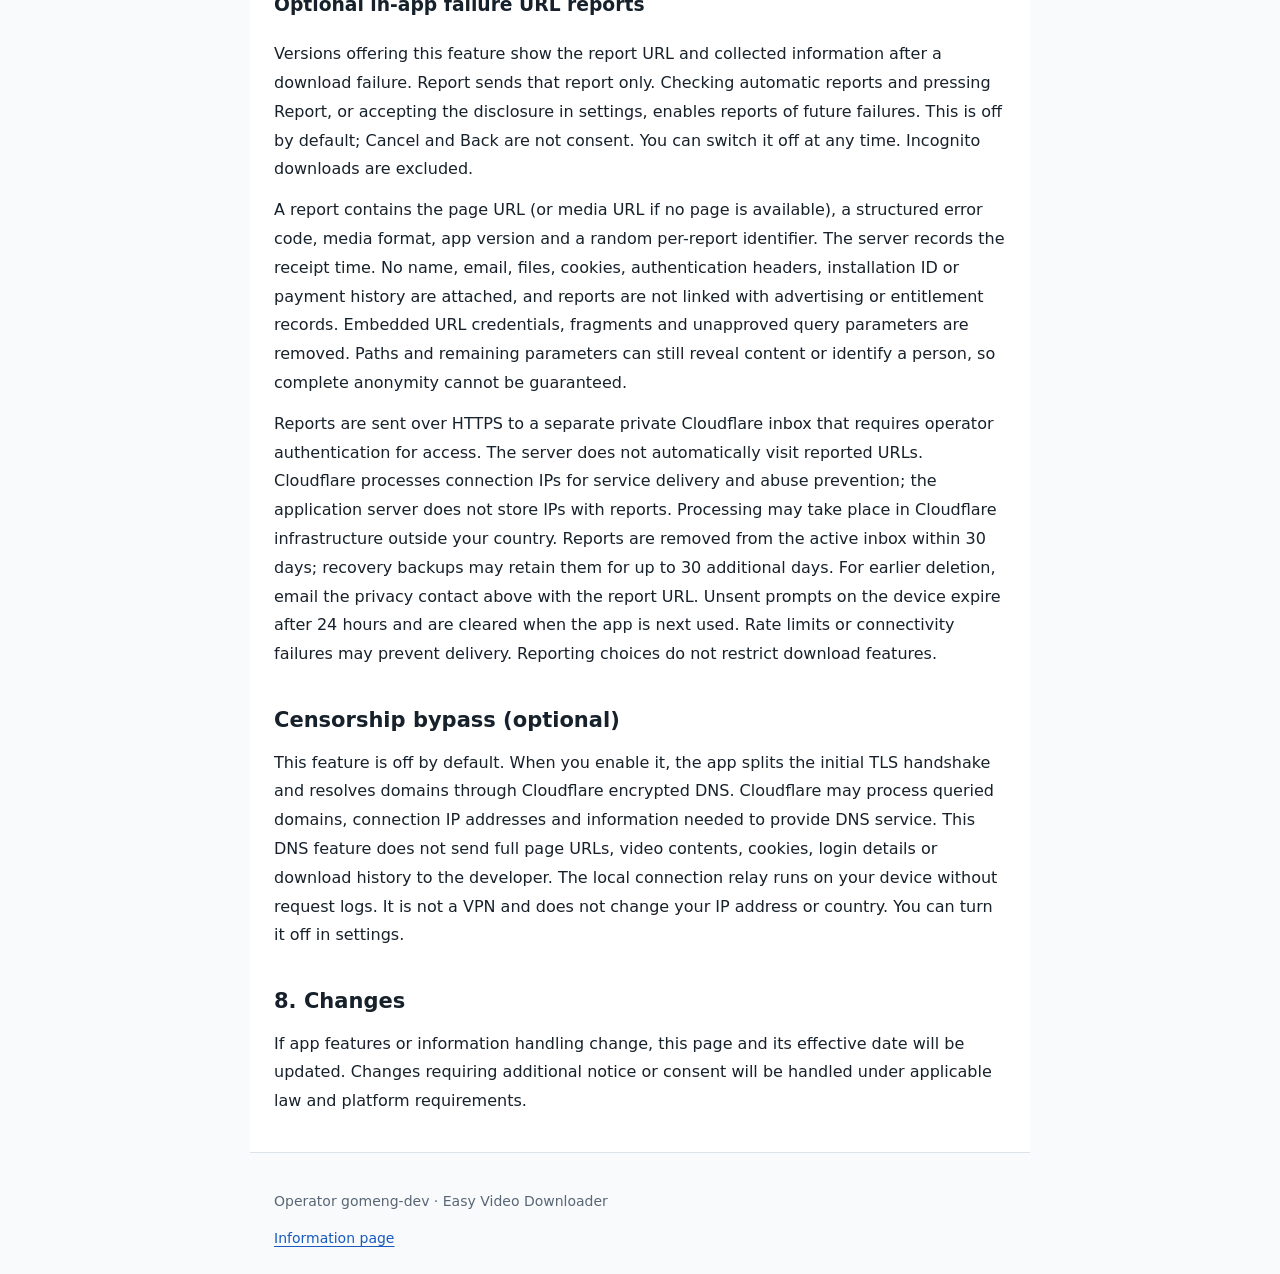
==== commit bec5e1fe: "Explain one-time updated measurement notice and preserve saved choices" ====
--- a/privacy-en.html
+++ b/privacy-en.html
@@ -40,7 +40,7 @@
     <p>The app uses fixed event names for detection-list opening, empty/available candidates and download-button choices; download queue additions, starts, completions and failures; premium purchase and manual restoration starts, pending states, verification, cancellation, errors and access confirmation; and for rewarded-ad offer views, button choices, consent handling, preparation, display, dismissal, rewards and server verification. Failures use predefined categories such as network, no ad inventory or authentication failure. Download failure diagnostics add only predefined reasons and processing stages, whether the TLS splitting setting was enabled at failure, and a confirmed HTTP error status code or unknown. We do not attach page or media URLs, searches, titles, filenames, file contents, raw error messages, cookies, login details, storage credentials or ad/entitlement-server identifiers. Downloads started in incognito tabs and detection-list, ad and purchase interactions in incognito screens are excluded. Analytics SSAID collection, automatic screen reporting and ad personalization are disabled, and we do not set a custom user ID. Advertising-ID-based measurement is enabled only with the separate choice described below. AdMob's own processing follows the advertising section and its separate consent settings above. Random identifiers make this data pseudonymous, not fully anonymous.</p>
     <p>You can turn off Usage analytics in Settings at any time. This stops future analytics collection and resets the device's Analytics identifier and pending analytics data; it does not immediately delete data already received by Google. Google Analytics retains event-level data for 2 months and user data for 14 months; new user activity resets the user-data retention period. Aggregated standard reports may remain longer. For privacy or deletion inquiries, use the email below. Because the developer keeps no mapping between names or emails and analytics identifiers, locating a particular record may be limited.</p>
     <h2>3-2. Optional ad performance measurement</h2>
-    <p>This feature is off by default. If you allow Usage analytics, opt in to Ad performance measurement and meet applicable regional advertising-consent requirements, Google Firebase Analytics/Google Ads and TikTok App Events SDK/TikTok Ads measure advertising performance. Existing Google/TikTok choices remain unchanged; an update does not turn off your saved setting or require another consent prompt. Ad performance measurement keeps one setting. OpenAI transmission starts only for new users or users who voluntarily accept the updated notice in Settings; earlier Google/TikTok consent is not automatically expanded.</p>
+    <p>This feature is off by default. If you allow Usage analytics, opt in to Ad performance measurement and meet applicable regional advertising-consent requirements, Google Firebase Analytics/Google Ads and TikTok App Events SDK/TikTok Ads measure advertising performance. An update does not automatically turn off existing measurement settings. If you previously allowed ad performance measurement but have not made an OpenAI choice, the consent notice appears once at the next safe app entry. Dismissing it with Back preserves your existing settings; selecting Allow or Decline applies your choice on the screen. A notice you answered or dismissed is not automatically repeated. Ad performance measurement keeps one setting, and OpenAI transmission starts only after you allow it in the updated notice.</p>
     <p>Google receives the app events described above. TikTok receives the first consented launch after installation and new server-verified paid premium purchases, including the actual amount, currency and a random event identifier for deduplication. App updates are not new installations. Free promo codes, test purchases and purchase restorations are not reported as new paid purchases. Some conversions may be missed if the amount lookup or transmission fails.</p>
     <p>Versions offering OpenAI measurement additionally send new server-verified paid purchase amounts and currencies, verified rewarded-ad completions, event timestamps, deduplication identifiers and the original advertising click reference to OpenAI through our server, only after the updated optional consent and applicable regional consent. The click reference is read from Google Play Install Referrer after consent and encrypted on the device. We do not send user IP addresses, emails, advertising IDs, browsing/video URLs, titles, files, raw purchase tokens or order numbers to OpenAI. OpenAI sees our server’s network address, not the user’s address. Events without a valid click reference and events predating consent are omitted. Free codes, test purchases and restores are excluded. Disabling measurement stops new requests and clears local click and checkout data; in-flight requests and previously sent events cannot be recalled. There are at most three server delivery attempts, so outages can leave conversions unreported. OpenAI processes data abroad under its <a href="https://openai.com/policies/privacy-policy/">Privacy Policy</a> and <a href="https://openai.com/policies/conversion-terms/">Conversion Terms</a>. App access does not depend on this consent.</p>
     <p>The SDK may process advertising and SDK installation identifiers, app, device, operating system, language and network information, installation referral information and IP addresses. Approximate location may be inferred from IP. We do not send browsing URLs, searches, video titles, files, screen contents, button text, cookies, login details, raw purchase tokens or order numbers to TikTok. Automatic screen/button and purchase-history collection are disabled. The SDK does not run in incognito browser screens.</p>
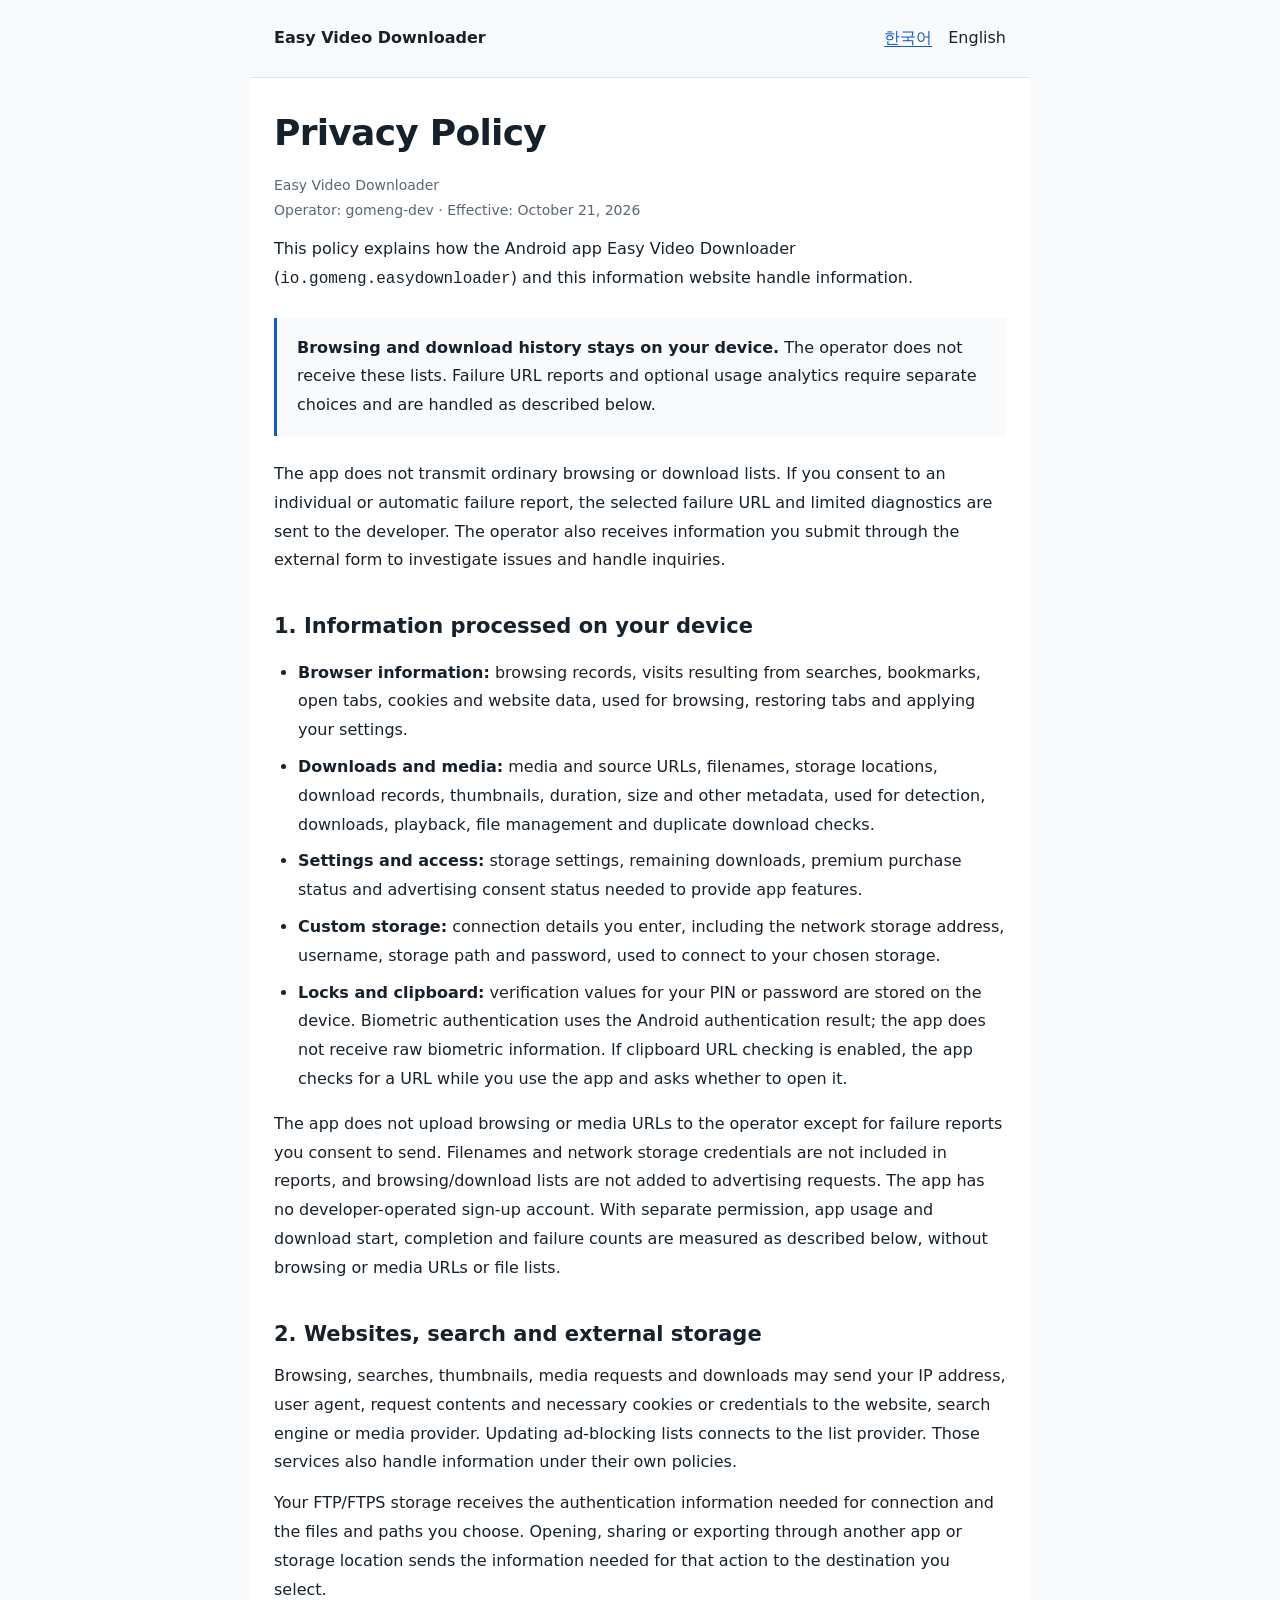
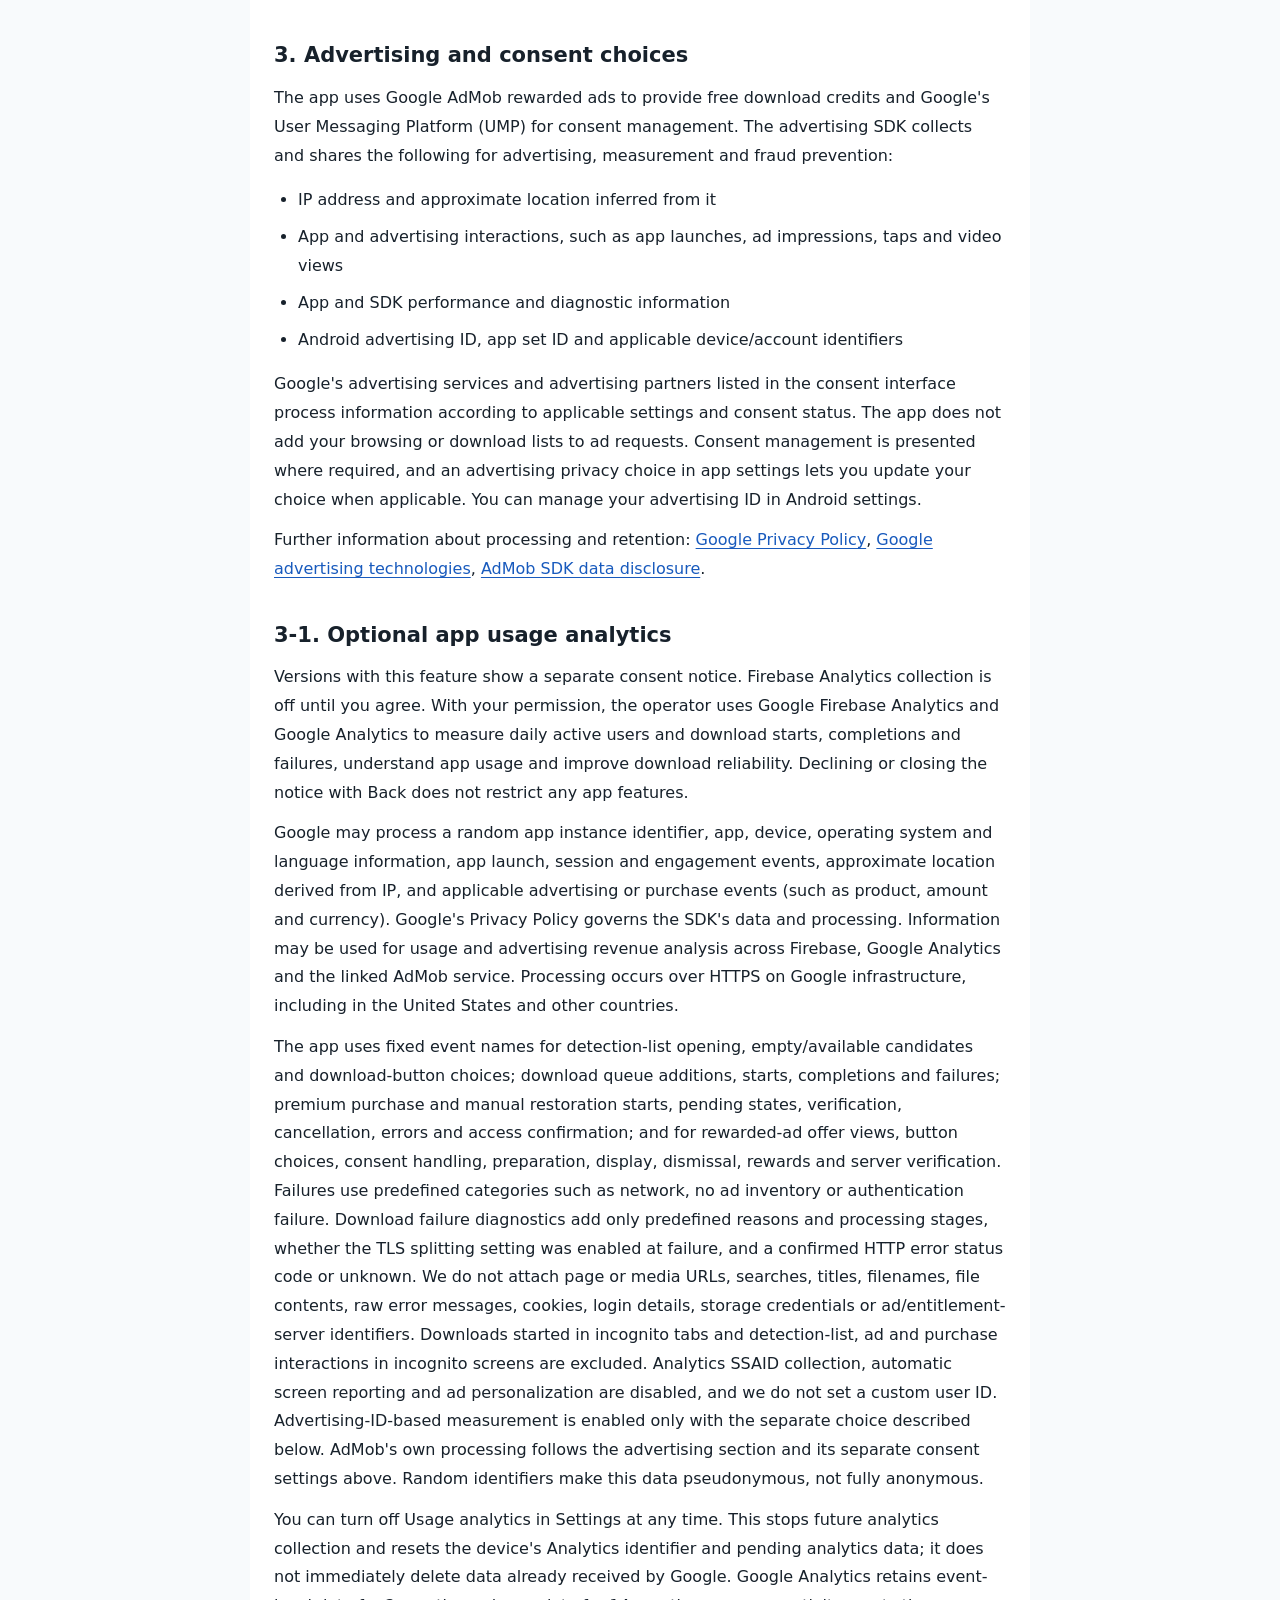
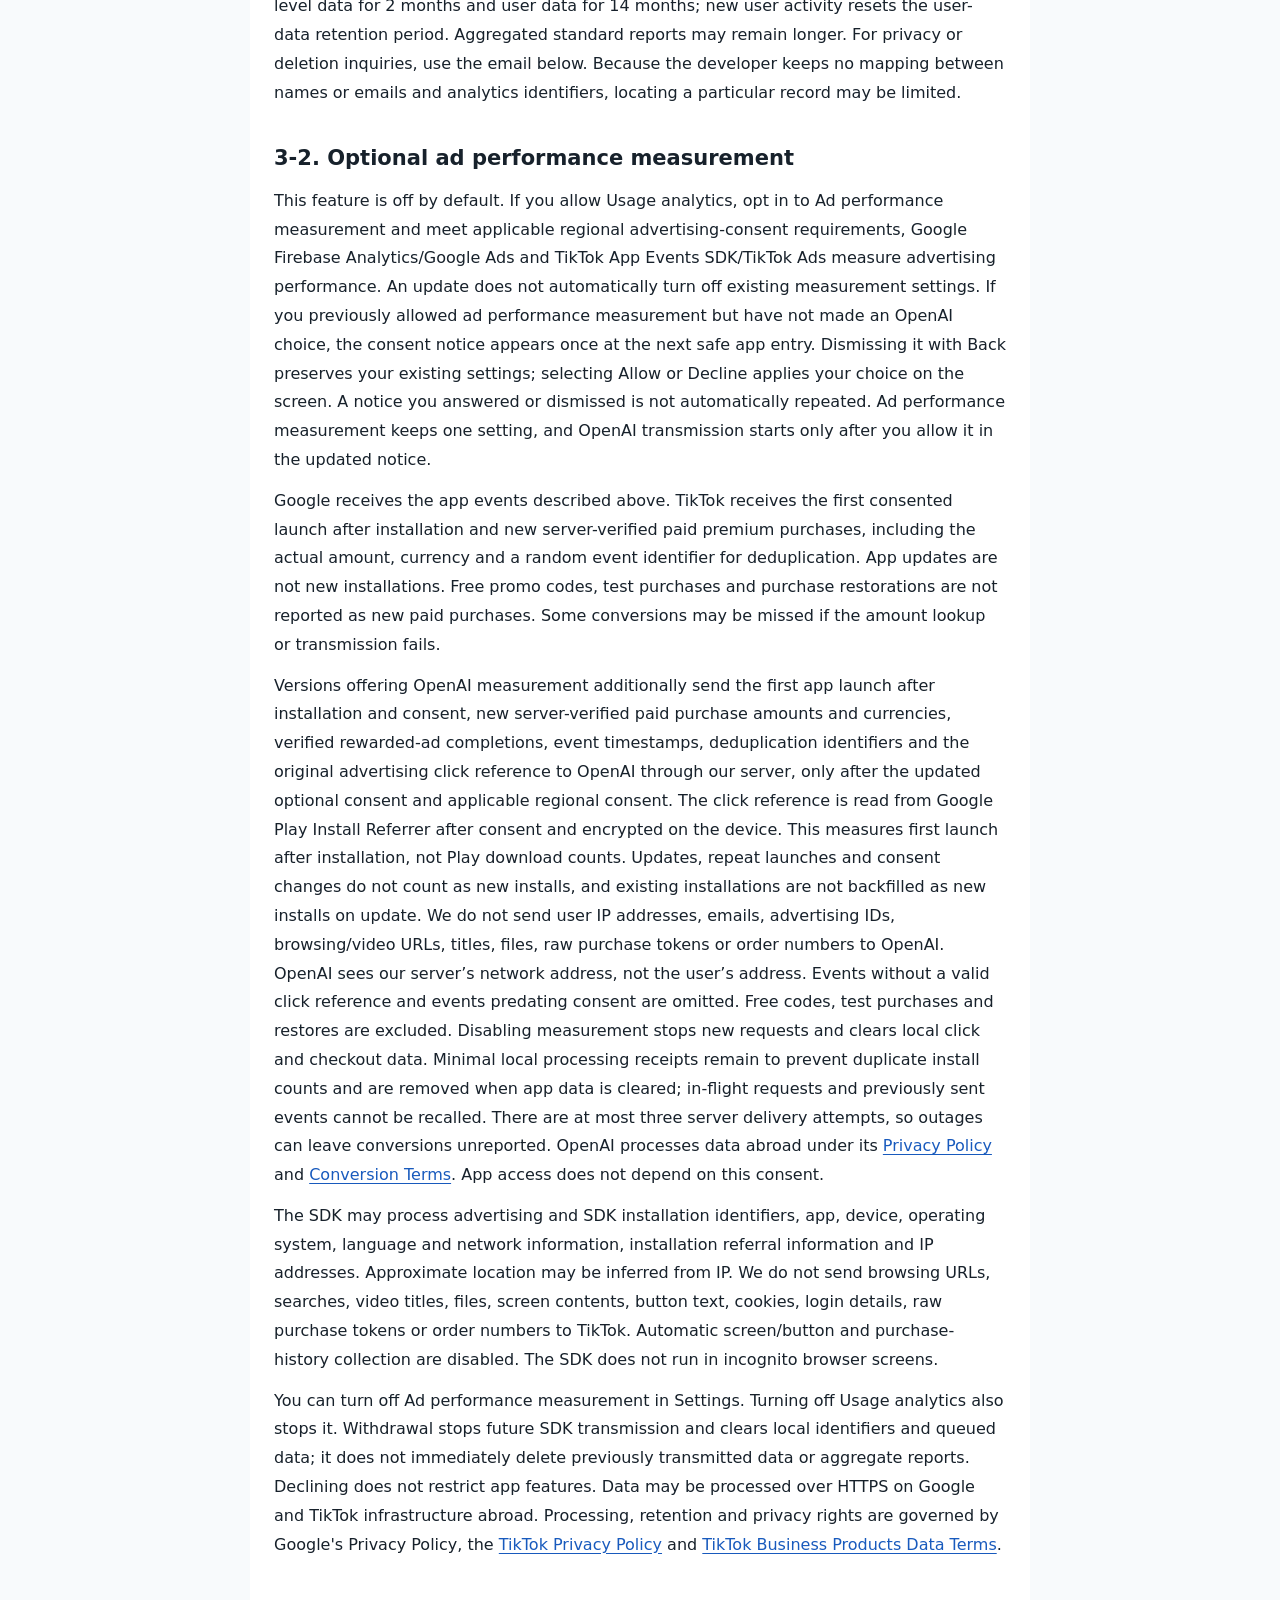
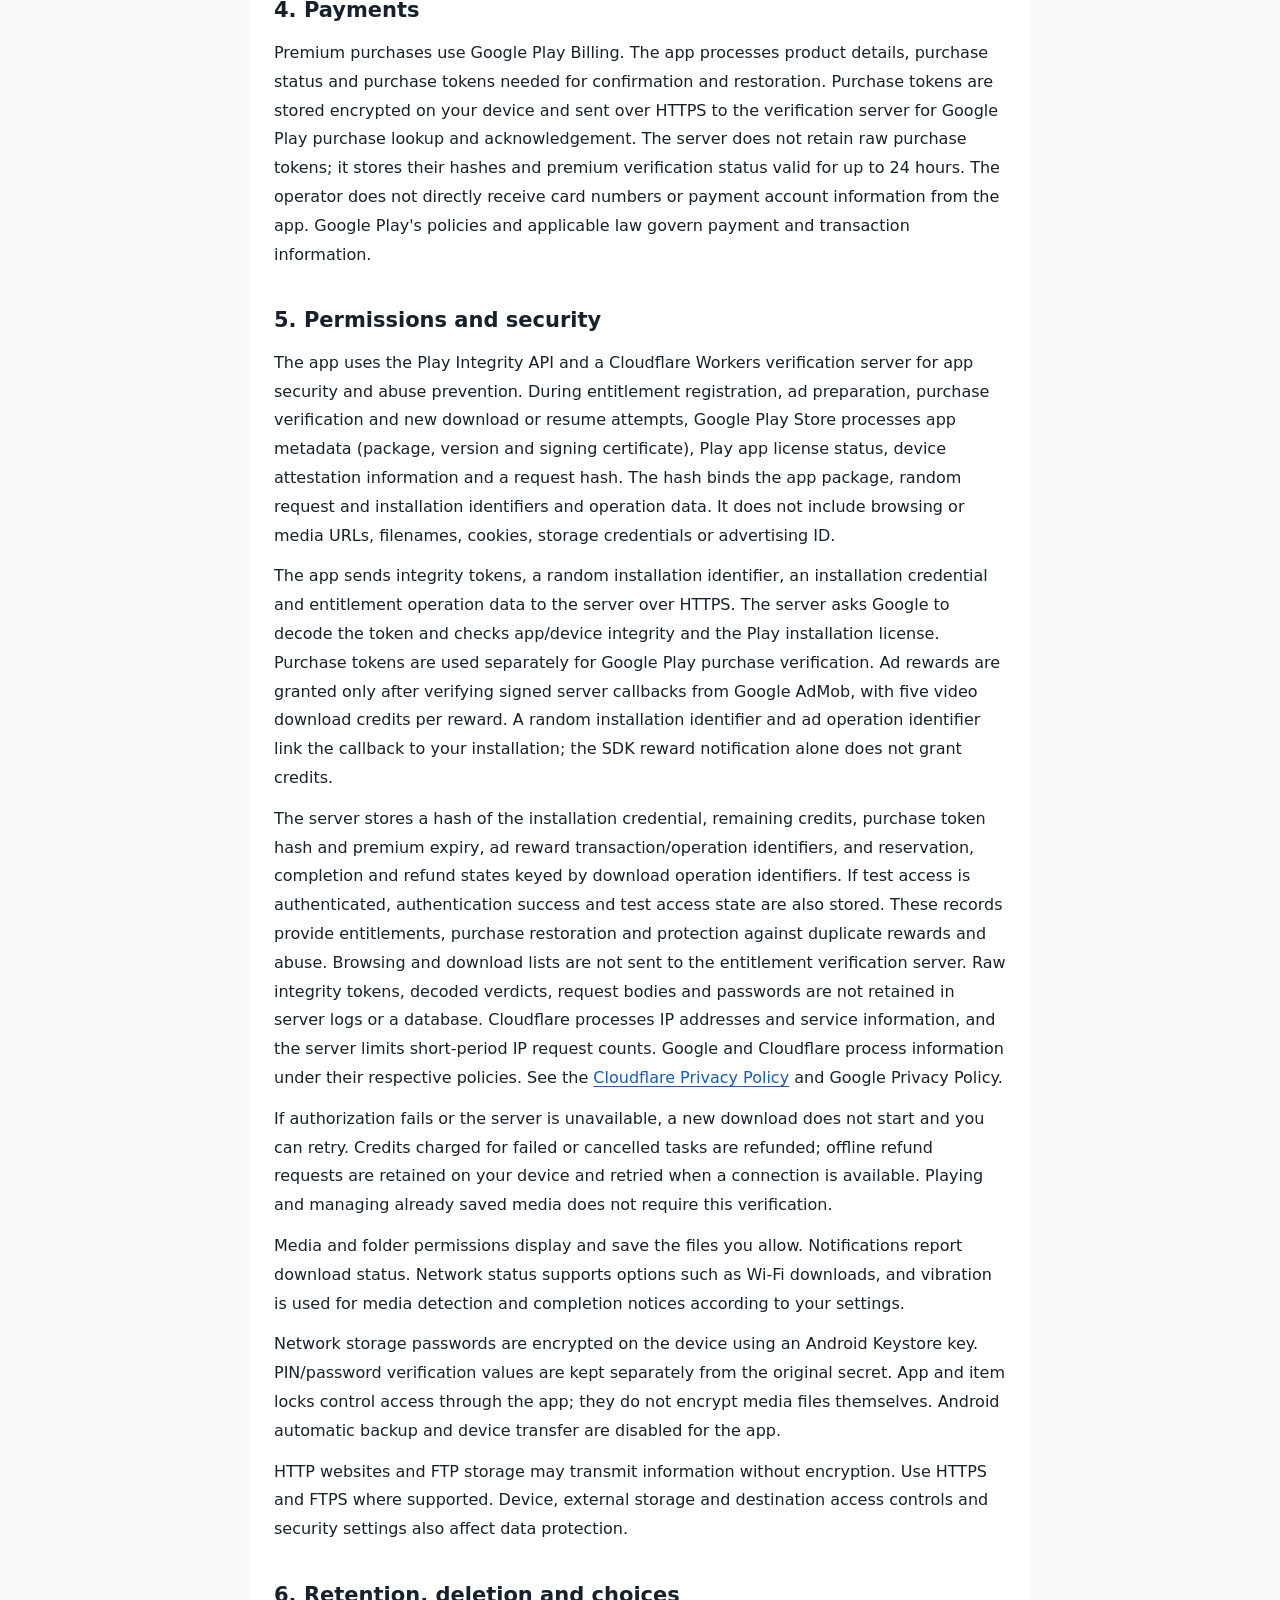
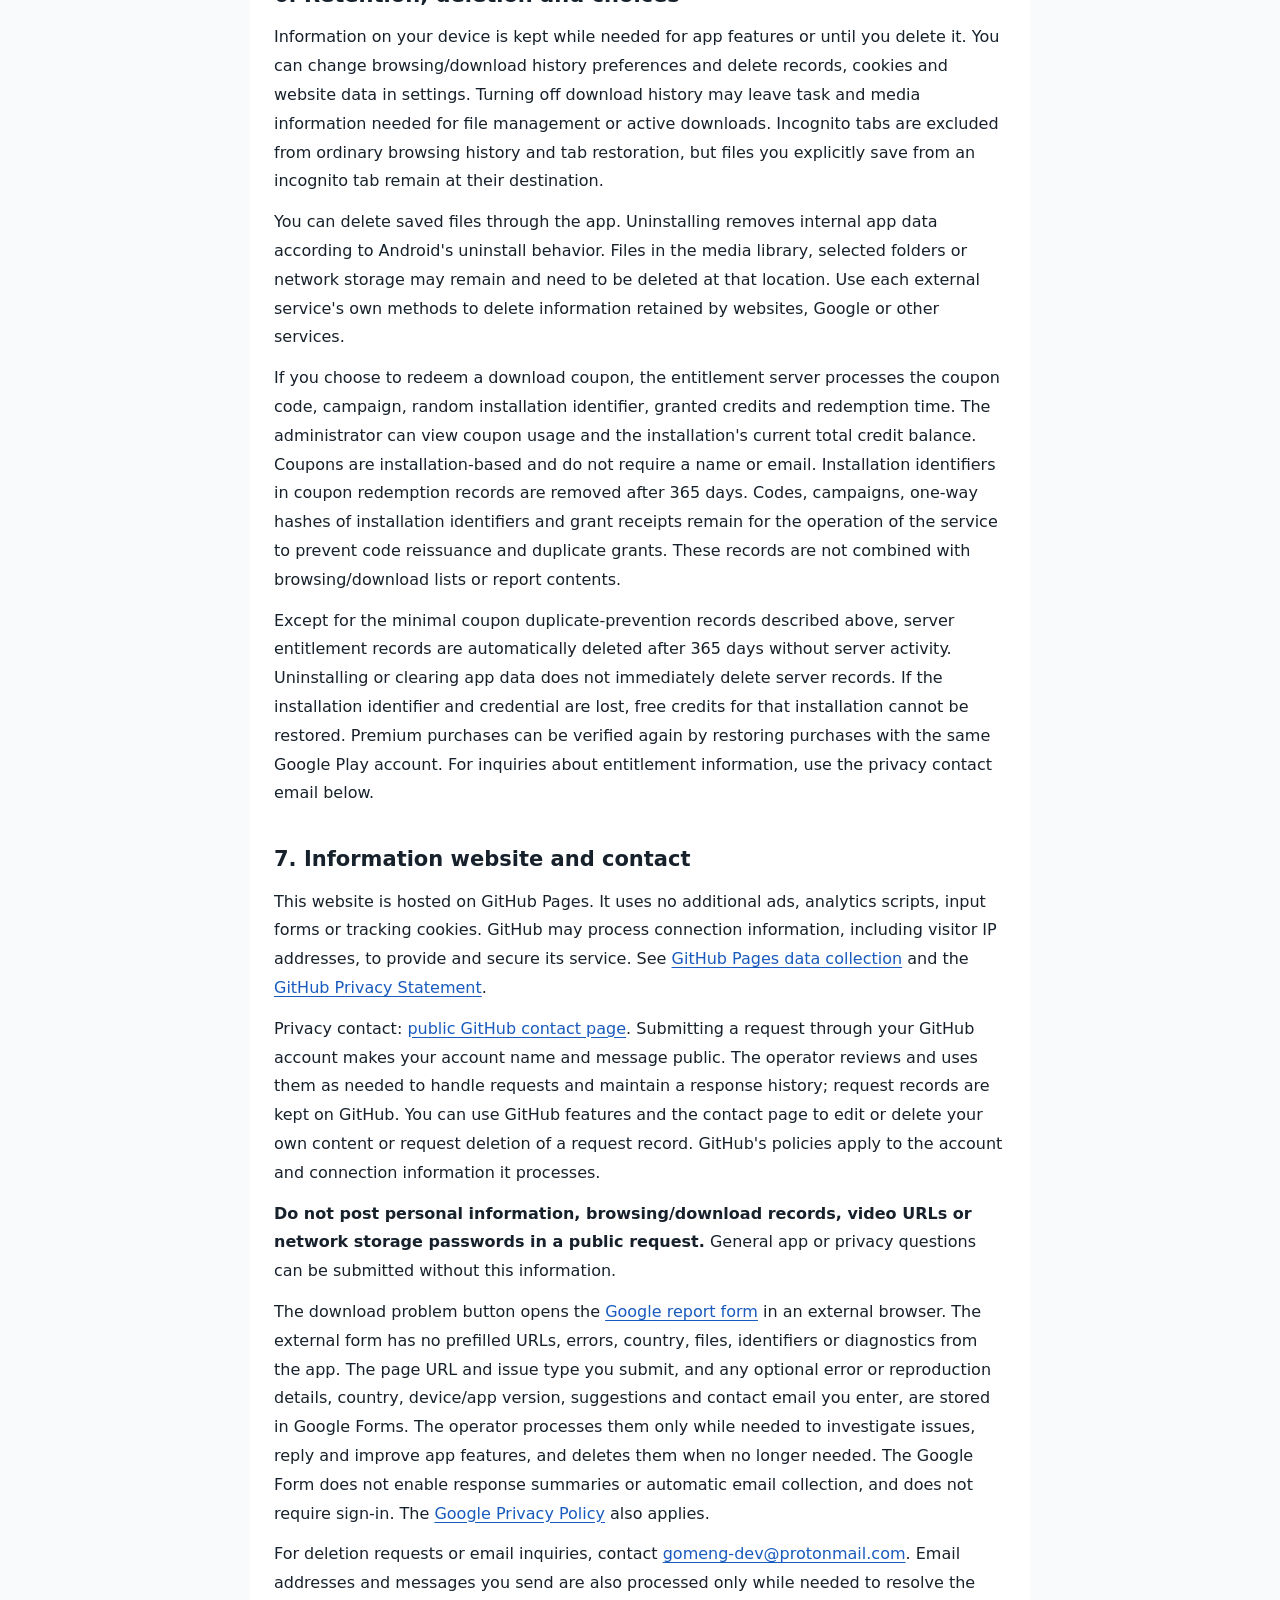
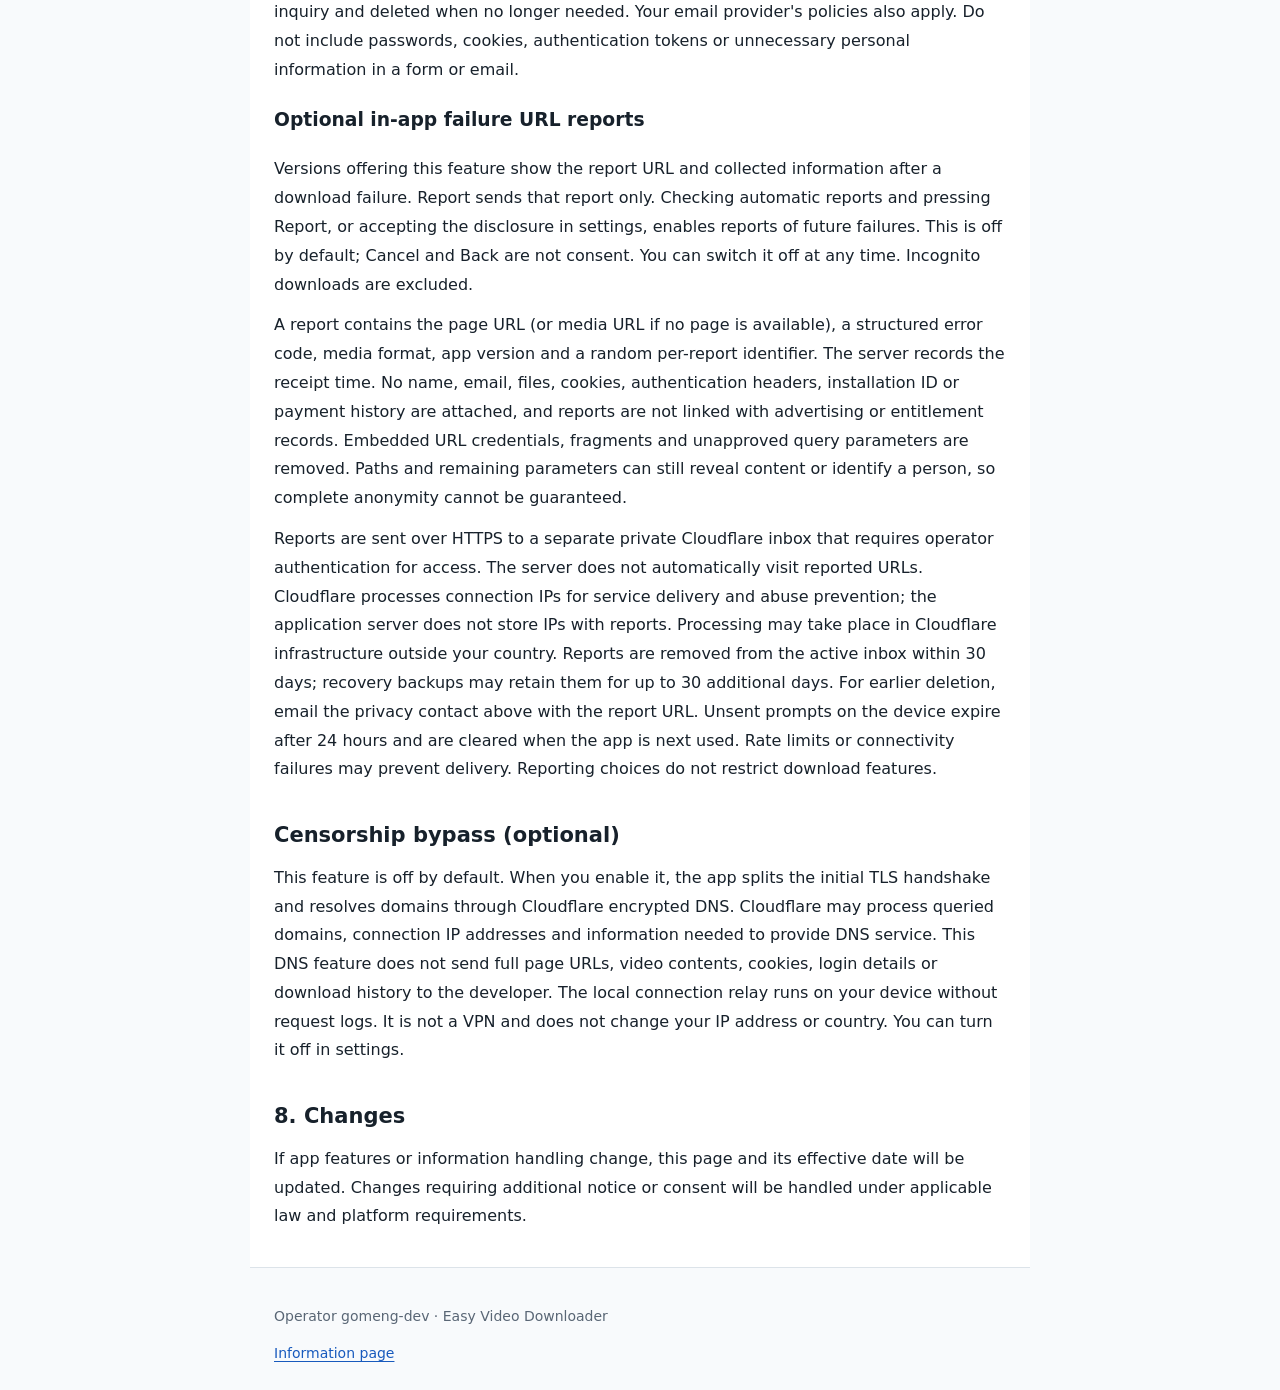
==== commit 9f2191b8: "Disclose consented first-launch measurement and install deduplication" ====
--- a/privacy-en.html
+++ b/privacy-en.html
@@ -42,7 +42,7 @@
     <h2>3-2. Optional ad performance measurement</h2>
     <p>This feature is off by default. If you allow Usage analytics, opt in to Ad performance measurement and meet applicable regional advertising-consent requirements, Google Firebase Analytics/Google Ads and TikTok App Events SDK/TikTok Ads measure advertising performance. An update does not automatically turn off existing measurement settings. If you previously allowed ad performance measurement but have not made an OpenAI choice, the consent notice appears once at the next safe app entry. Dismissing it with Back preserves your existing settings; selecting Allow or Decline applies your choice on the screen. A notice you answered or dismissed is not automatically repeated. Ad performance measurement keeps one setting, and OpenAI transmission starts only after you allow it in the updated notice.</p>
     <p>Google receives the app events described above. TikTok receives the first consented launch after installation and new server-verified paid premium purchases, including the actual amount, currency and a random event identifier for deduplication. App updates are not new installations. Free promo codes, test purchases and purchase restorations are not reported as new paid purchases. Some conversions may be missed if the amount lookup or transmission fails.</p>
-    <p>Versions offering OpenAI measurement additionally send new server-verified paid purchase amounts and currencies, verified rewarded-ad completions, event timestamps, deduplication identifiers and the original advertising click reference to OpenAI through our server, only after the updated optional consent and applicable regional consent. The click reference is read from Google Play Install Referrer after consent and encrypted on the device. We do not send user IP addresses, emails, advertising IDs, browsing/video URLs, titles, files, raw purchase tokens or order numbers to OpenAI. OpenAI sees our server’s network address, not the user’s address. Events without a valid click reference and events predating consent are omitted. Free codes, test purchases and restores are excluded. Disabling measurement stops new requests and clears local click and checkout data; in-flight requests and previously sent events cannot be recalled. There are at most three server delivery attempts, so outages can leave conversions unreported. OpenAI processes data abroad under its <a href="https://openai.com/policies/privacy-policy/">Privacy Policy</a> and <a href="https://openai.com/policies/conversion-terms/">Conversion Terms</a>. App access does not depend on this consent.</p>
+    <p>Versions offering OpenAI measurement additionally send the first app launch after installation and consent, new server-verified paid purchase amounts and currencies, verified rewarded-ad completions, event timestamps, deduplication identifiers and the original advertising click reference to OpenAI through our server, only after the updated optional consent and applicable regional consent. The click reference is read from Google Play Install Referrer after consent and encrypted on the device. This measures first launch after installation, not Play download counts. Updates, repeat launches and consent changes do not count as new installs, and existing installations are not backfilled as new installs on update. We do not send user IP addresses, emails, advertising IDs, browsing/video URLs, titles, files, raw purchase tokens or order numbers to OpenAI. OpenAI sees our server’s network address, not the user’s address. Events without a valid click reference and events predating consent are omitted. Free codes, test purchases and restores are excluded. Disabling measurement stops new requests and clears local click and checkout data. Minimal local processing receipts remain to prevent duplicate install counts and are removed when app data is cleared; in-flight requests and previously sent events cannot be recalled. There are at most three server delivery attempts, so outages can leave conversions unreported. OpenAI processes data abroad under its <a href="https://openai.com/policies/privacy-policy/">Privacy Policy</a> and <a href="https://openai.com/policies/conversion-terms/">Conversion Terms</a>. App access does not depend on this consent.</p>
     <p>The SDK may process advertising and SDK installation identifiers, app, device, operating system, language and network information, installation referral information and IP addresses. Approximate location may be inferred from IP. We do not send browsing URLs, searches, video titles, files, screen contents, button text, cookies, login details, raw purchase tokens or order numbers to TikTok. Automatic screen/button and purchase-history collection are disabled. The SDK does not run in incognito browser screens.</p>
     <p>You can turn off Ad performance measurement in Settings. Turning off Usage analytics also stops it. Withdrawal stops future SDK transmission and clears local identifiers and queued data; it does not immediately delete previously transmitted data or aggregate reports. Declining does not restrict app features. Data may be processed over HTTPS on Google and TikTok infrastructure abroad. Processing, retention and privacy rights are governed by Google's Privacy Policy, the <a href="https://www.tiktok.com/legal/page/global/privacy-policy/en">TikTok Privacy Policy</a> and <a href="https://ads.tiktok.com/i18n/official/policy/business-products-terms">TikTok Business Products Data Terms</a>.</p>
     <h2>4. Payments</h2>
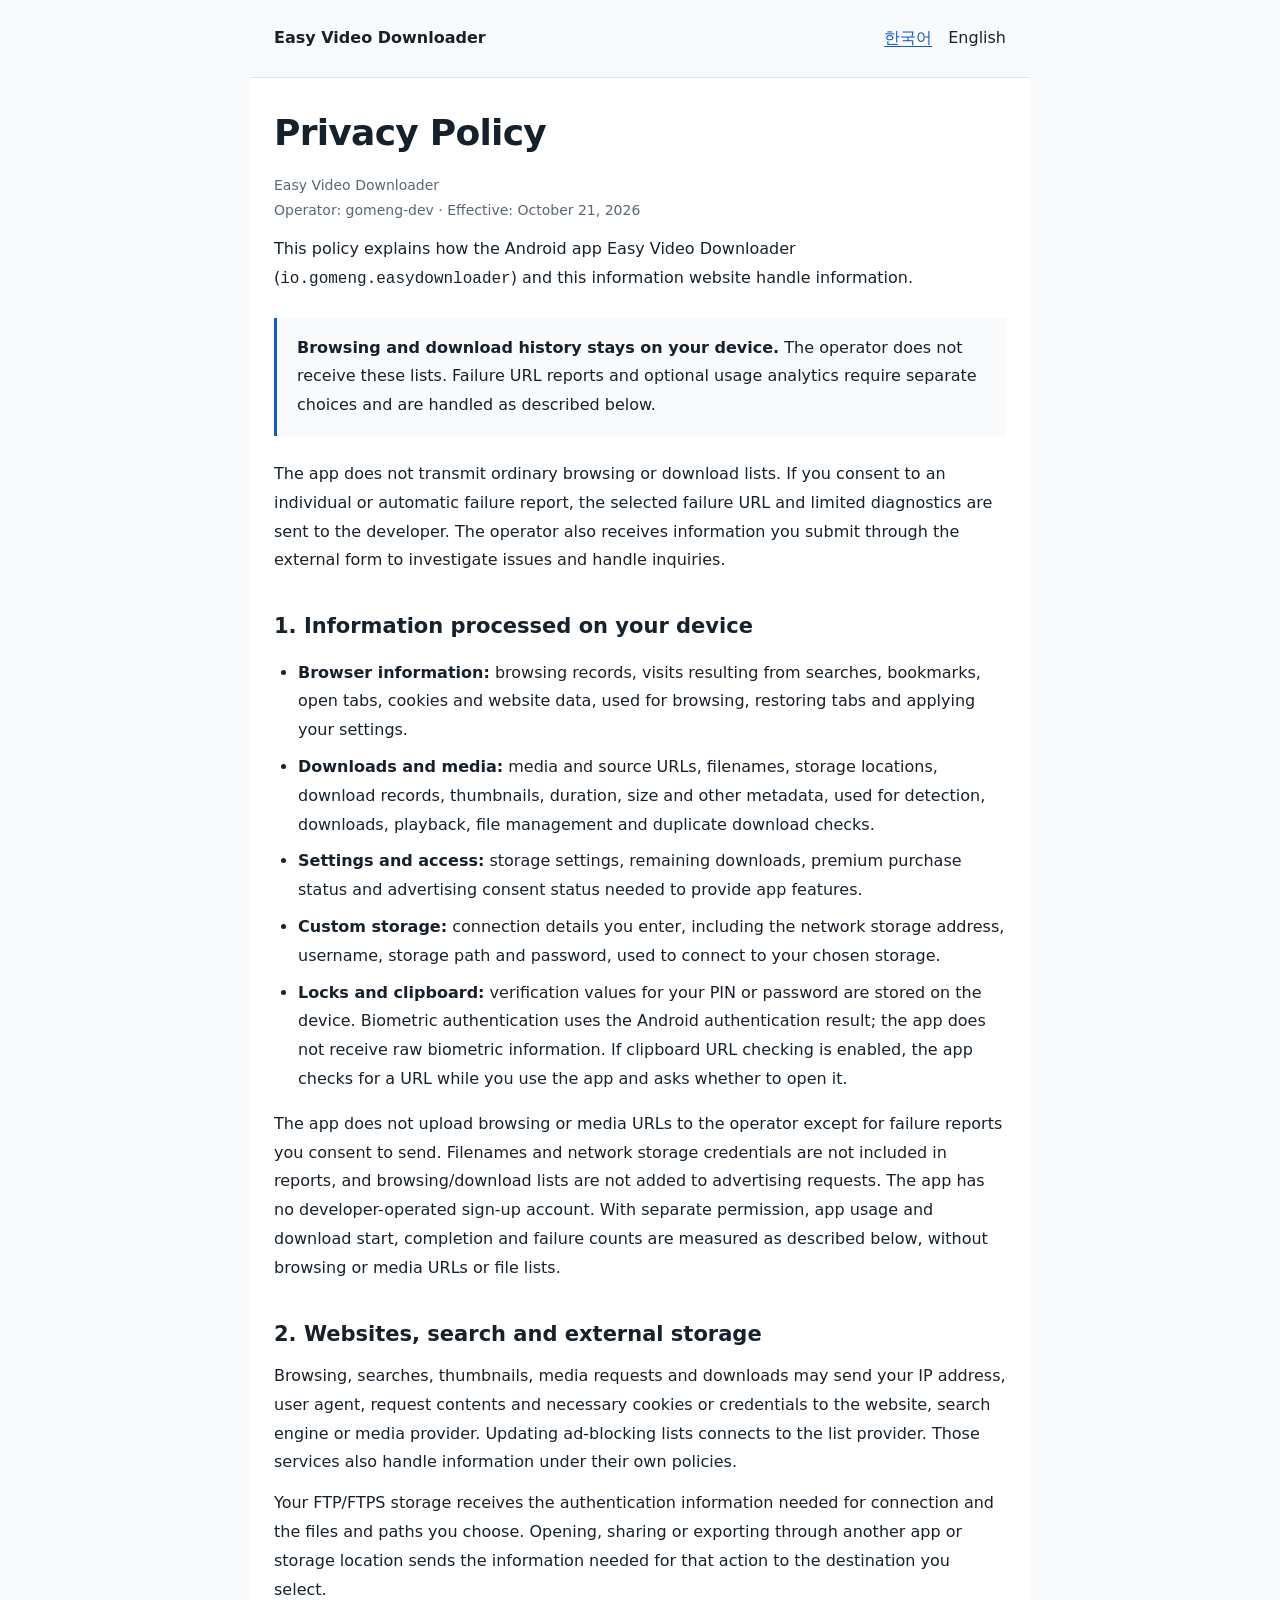
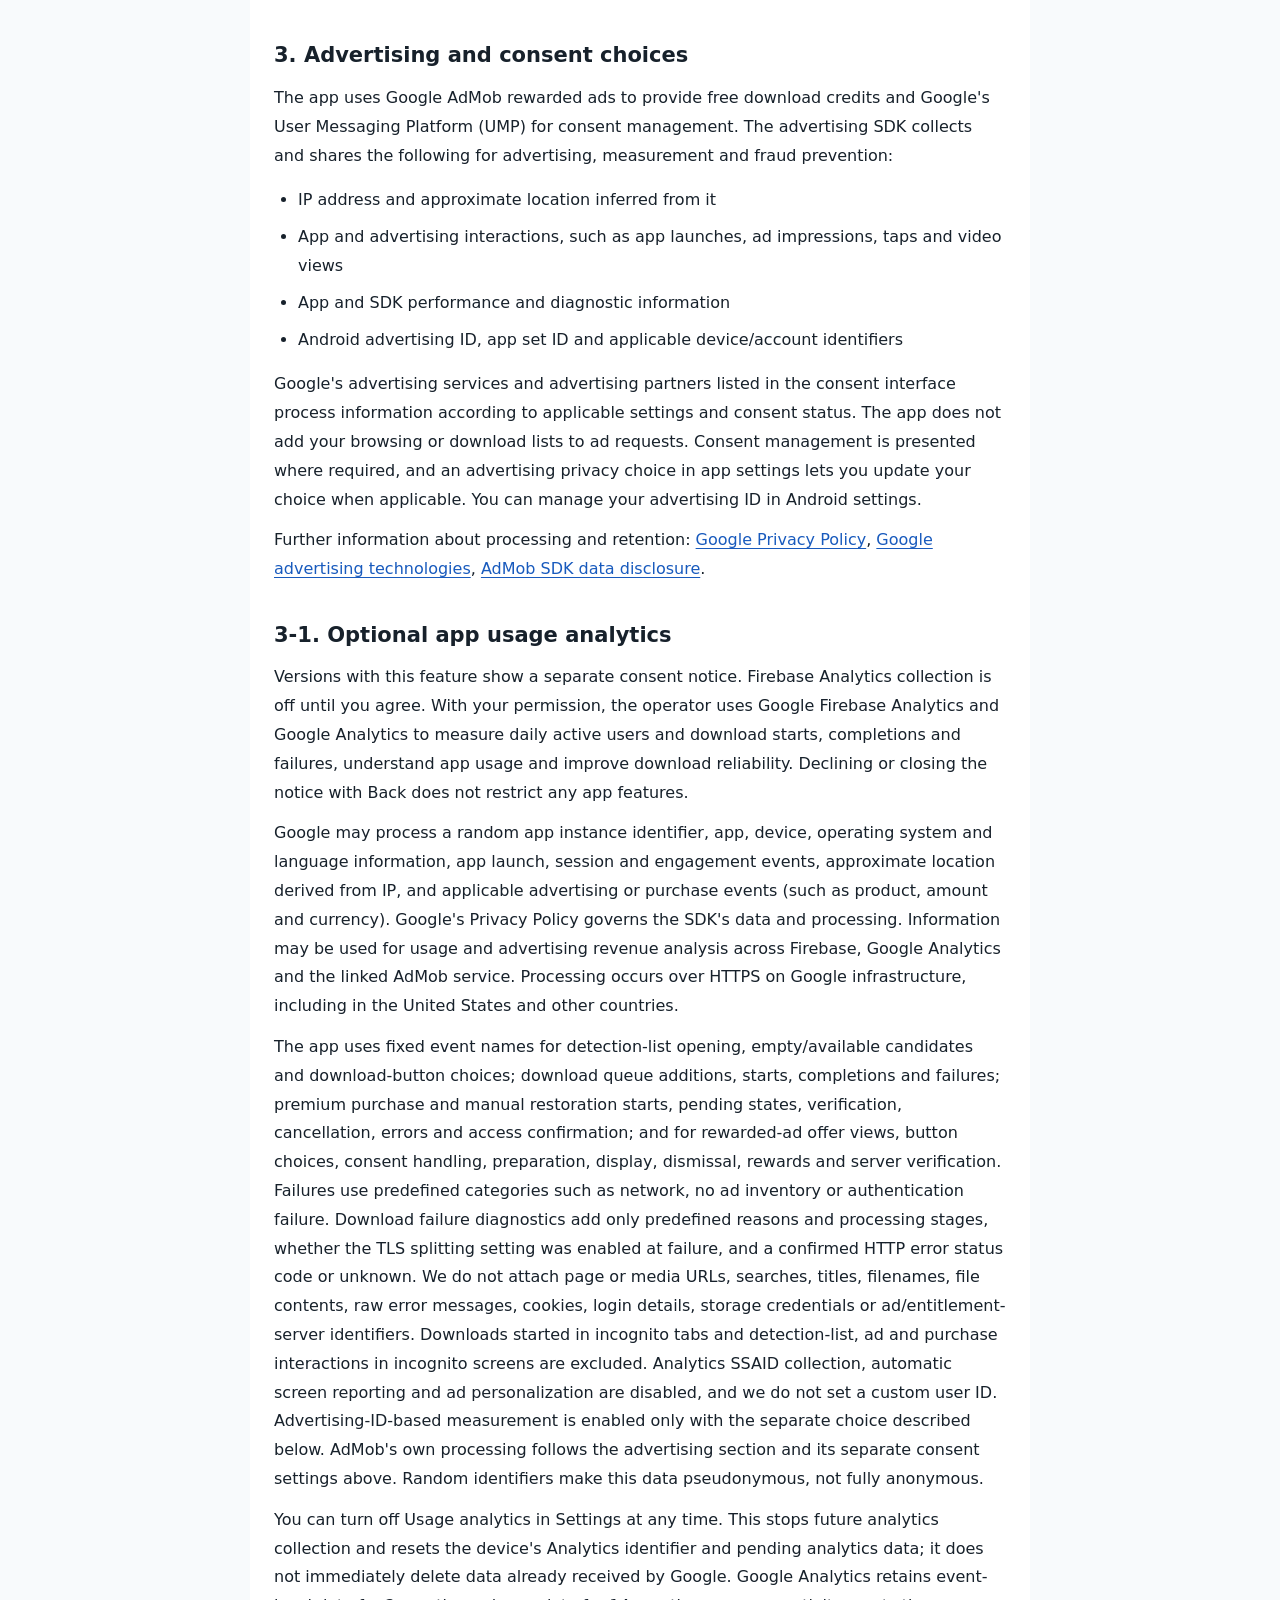
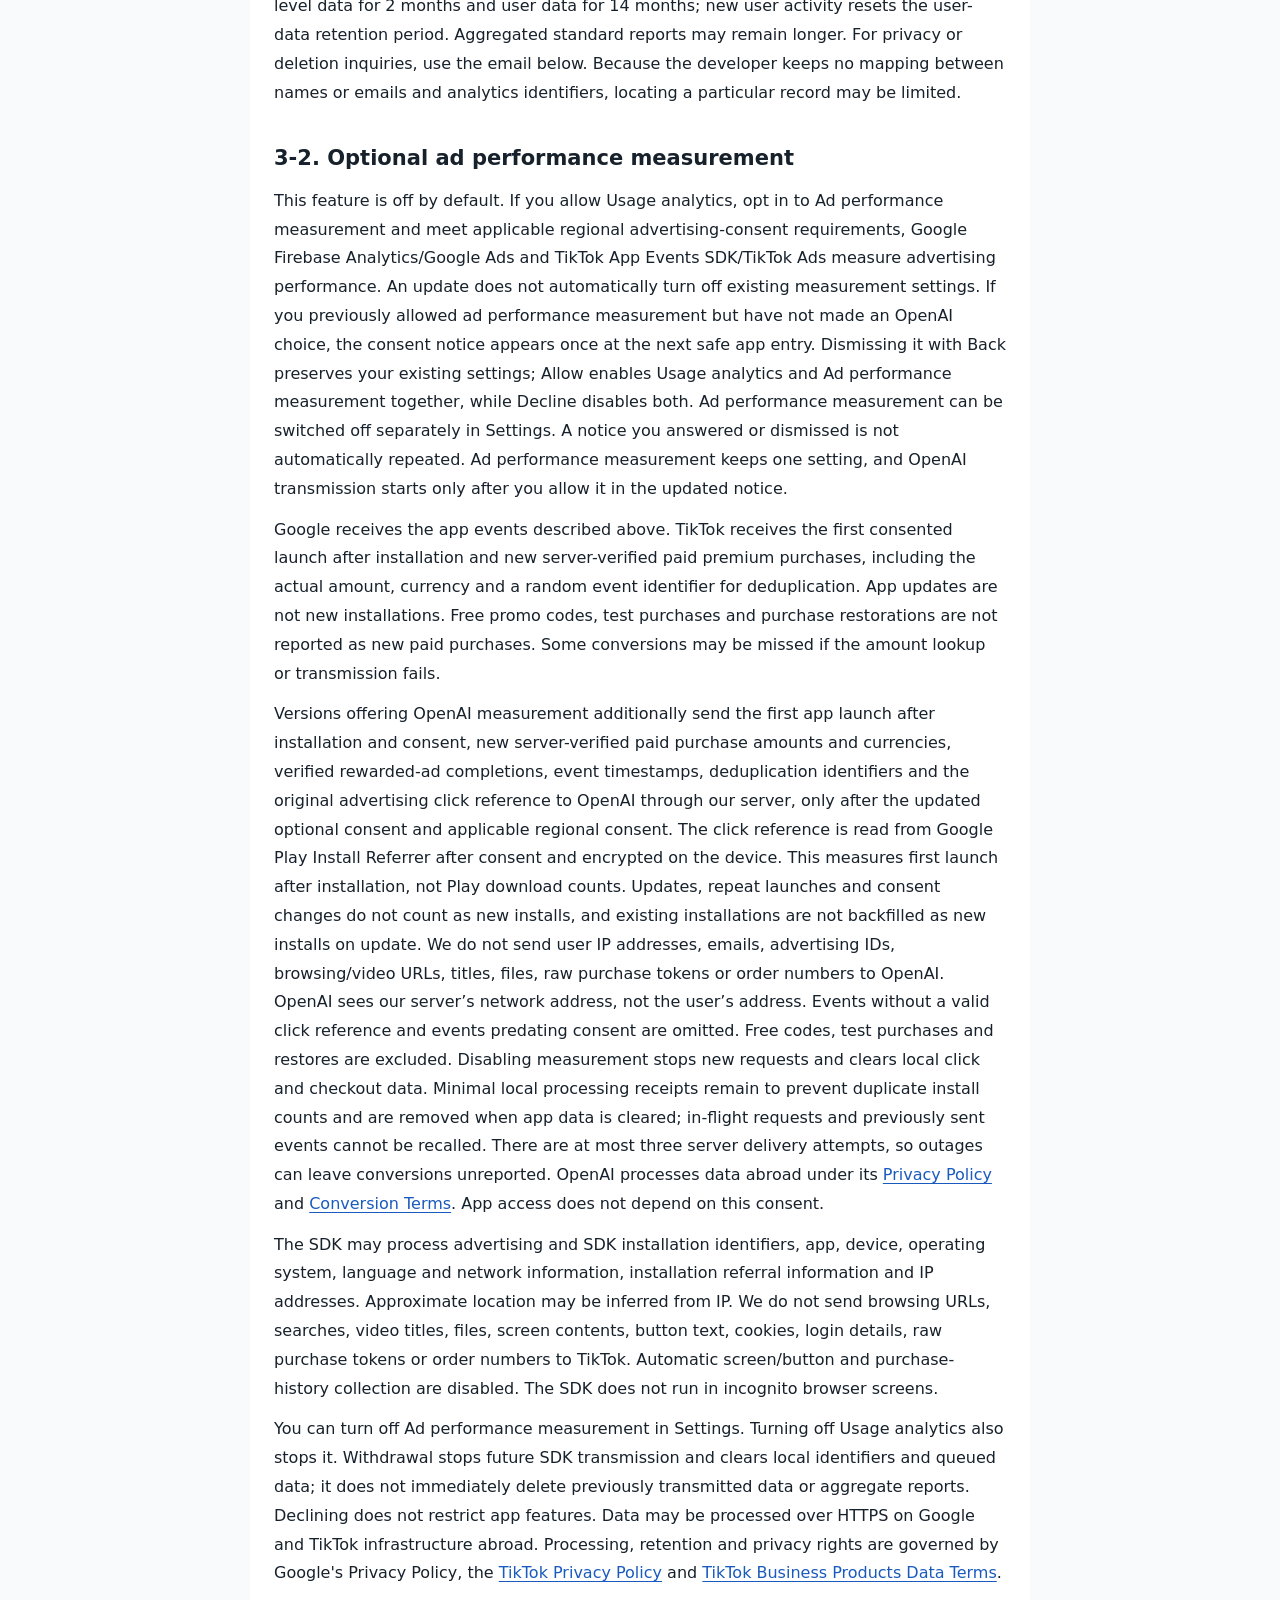
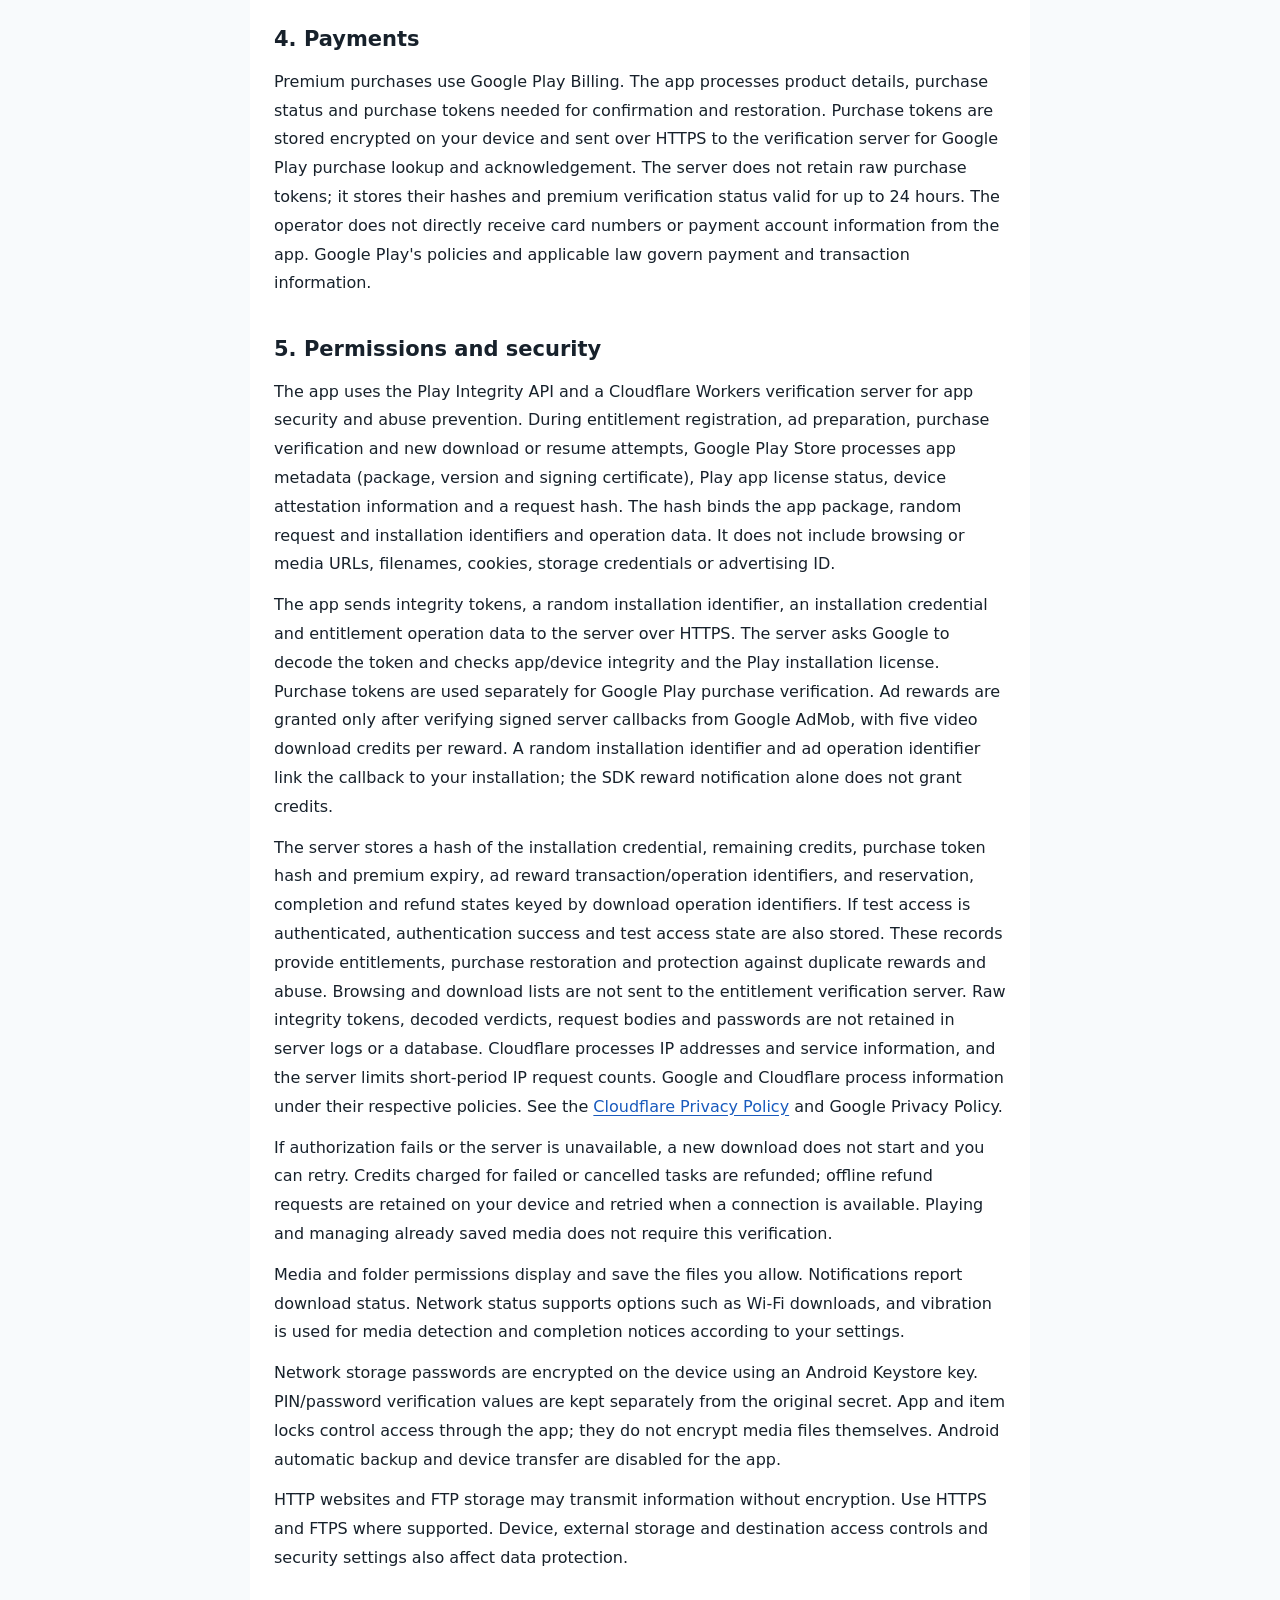
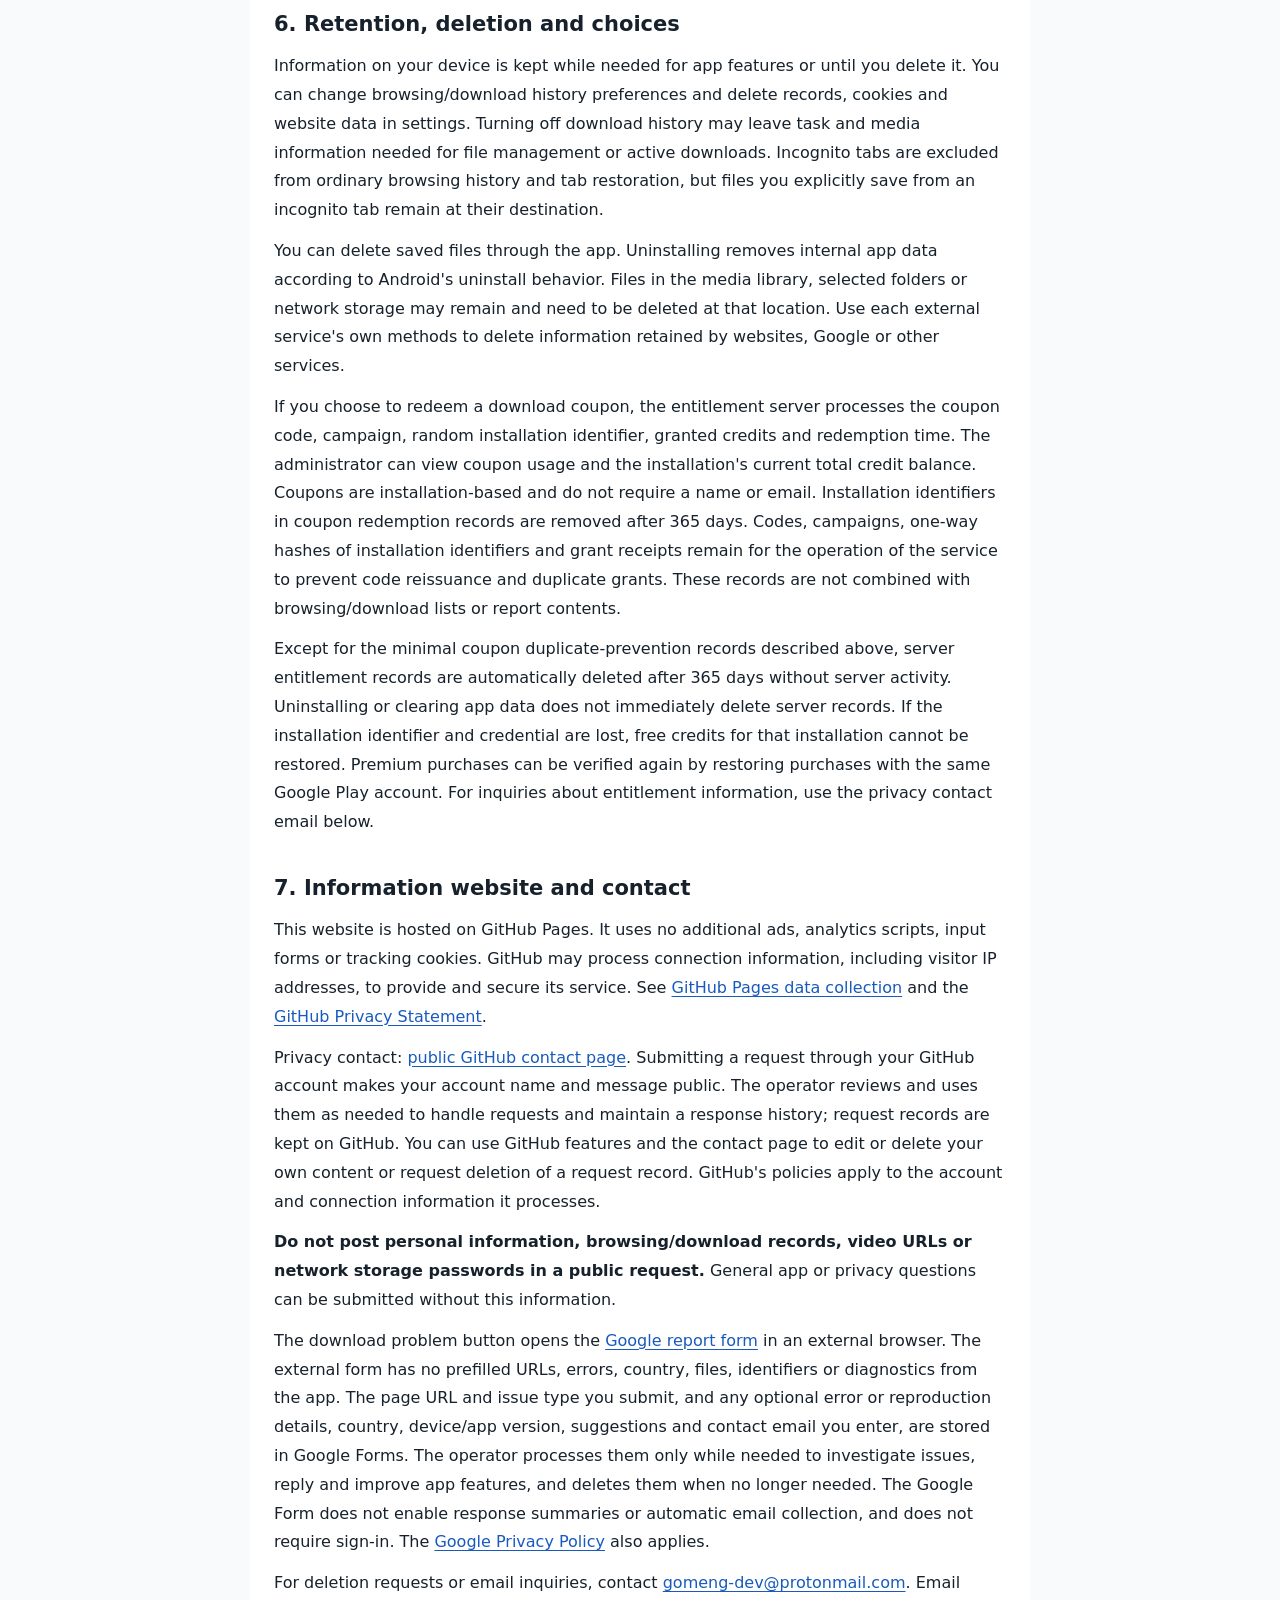
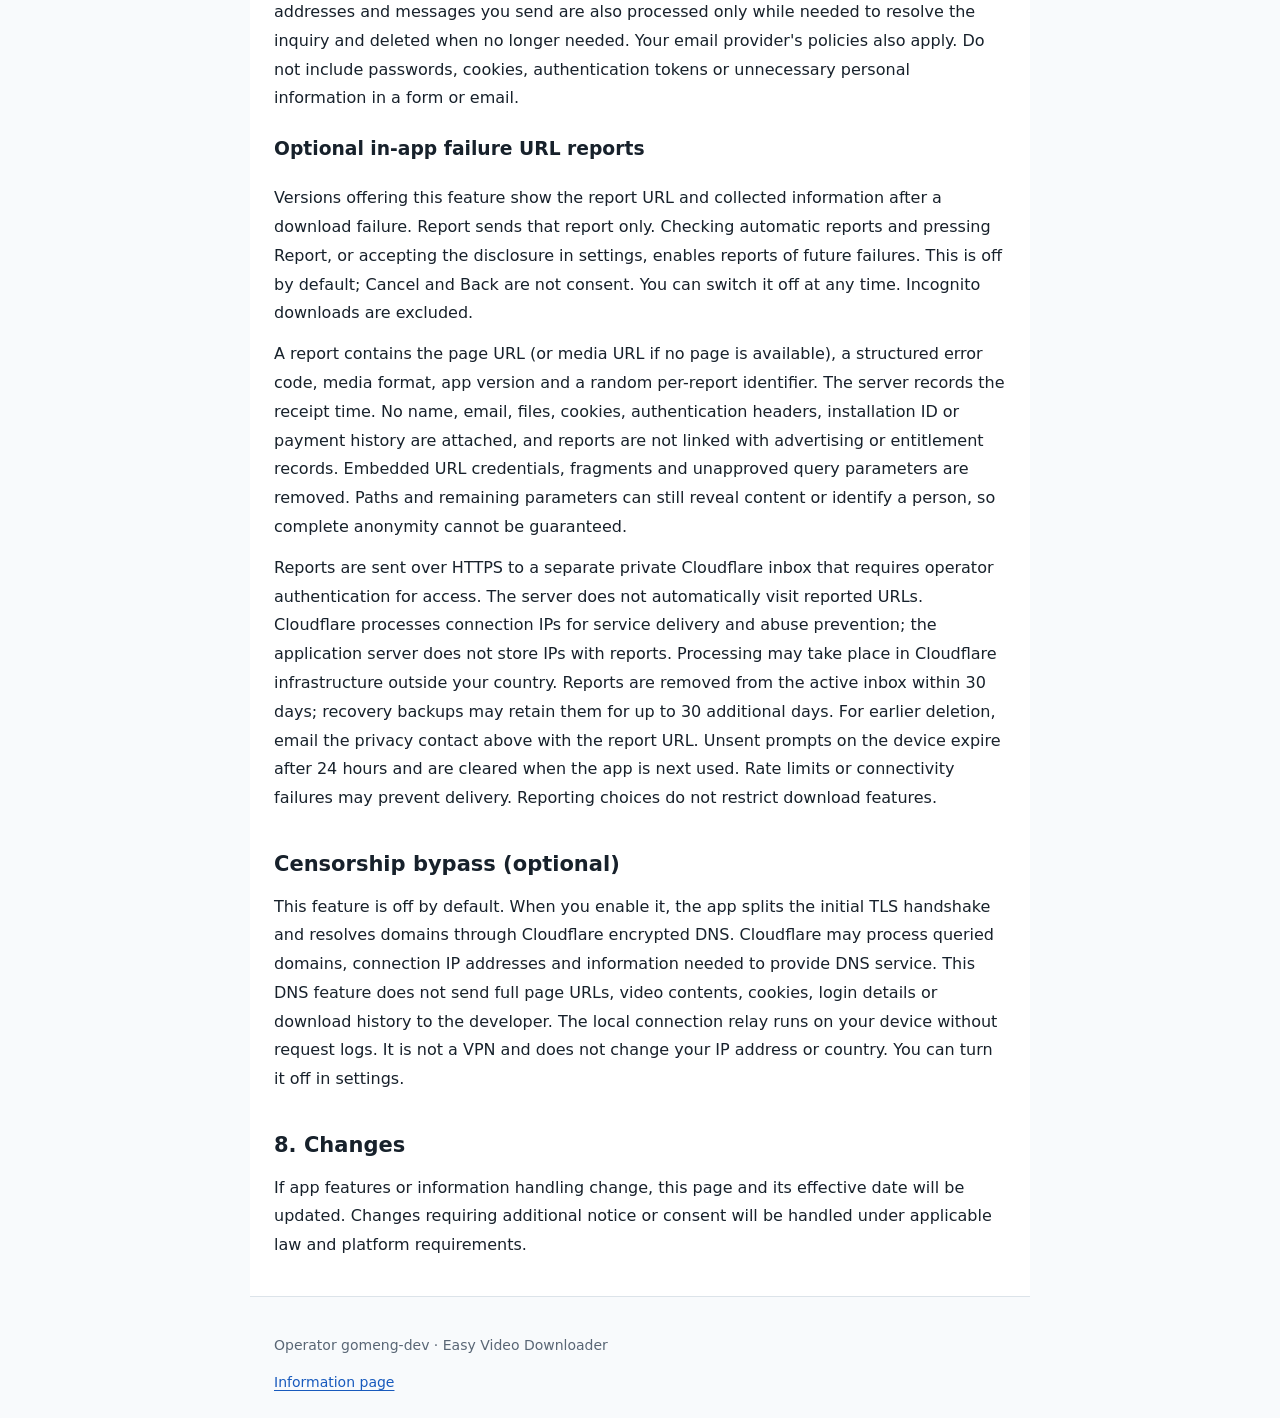
==== commit cc166b05: "Clarify combined Allow action for analytics and ad measurement" ====
--- a/privacy-en.html
+++ b/privacy-en.html
@@ -40,7 +40,7 @@
     <p>The app uses fixed event names for detection-list opening, empty/available candidates and download-button choices; download queue additions, starts, completions and failures; premium purchase and manual restoration starts, pending states, verification, cancellation, errors and access confirmation; and for rewarded-ad offer views, button choices, consent handling, preparation, display, dismissal, rewards and server verification. Failures use predefined categories such as network, no ad inventory or authentication failure. Download failure diagnostics add only predefined reasons and processing stages, whether the TLS splitting setting was enabled at failure, and a confirmed HTTP error status code or unknown. We do not attach page or media URLs, searches, titles, filenames, file contents, raw error messages, cookies, login details, storage credentials or ad/entitlement-server identifiers. Downloads started in incognito tabs and detection-list, ad and purchase interactions in incognito screens are excluded. Analytics SSAID collection, automatic screen reporting and ad personalization are disabled, and we do not set a custom user ID. Advertising-ID-based measurement is enabled only with the separate choice described below. AdMob's own processing follows the advertising section and its separate consent settings above. Random identifiers make this data pseudonymous, not fully anonymous.</p>
     <p>You can turn off Usage analytics in Settings at any time. This stops future analytics collection and resets the device's Analytics identifier and pending analytics data; it does not immediately delete data already received by Google. Google Analytics retains event-level data for 2 months and user data for 14 months; new user activity resets the user-data retention period. Aggregated standard reports may remain longer. For privacy or deletion inquiries, use the email below. Because the developer keeps no mapping between names or emails and analytics identifiers, locating a particular record may be limited.</p>
     <h2>3-2. Optional ad performance measurement</h2>
-    <p>This feature is off by default. If you allow Usage analytics, opt in to Ad performance measurement and meet applicable regional advertising-consent requirements, Google Firebase Analytics/Google Ads and TikTok App Events SDK/TikTok Ads measure advertising performance. An update does not automatically turn off existing measurement settings. If you previously allowed ad performance measurement but have not made an OpenAI choice, the consent notice appears once at the next safe app entry. Dismissing it with Back preserves your existing settings; selecting Allow or Decline applies your choice on the screen. A notice you answered or dismissed is not automatically repeated. Ad performance measurement keeps one setting, and OpenAI transmission starts only after you allow it in the updated notice.</p>
+    <p>This feature is off by default. If you allow Usage analytics, opt in to Ad performance measurement and meet applicable regional advertising-consent requirements, Google Firebase Analytics/Google Ads and TikTok App Events SDK/TikTok Ads measure advertising performance. An update does not automatically turn off existing measurement settings. If you previously allowed ad performance measurement but have not made an OpenAI choice, the consent notice appears once at the next safe app entry. Dismissing it with Back preserves your existing settings; Allow enables Usage analytics and Ad performance measurement together, while Decline disables both. Ad performance measurement can be switched off separately in Settings. A notice you answered or dismissed is not automatically repeated. Ad performance measurement keeps one setting, and OpenAI transmission starts only after you allow it in the updated notice.</p>
     <p>Google receives the app events described above. TikTok receives the first consented launch after installation and new server-verified paid premium purchases, including the actual amount, currency and a random event identifier for deduplication. App updates are not new installations. Free promo codes, test purchases and purchase restorations are not reported as new paid purchases. Some conversions may be missed if the amount lookup or transmission fails.</p>
     <p>Versions offering OpenAI measurement additionally send the first app launch after installation and consent, new server-verified paid purchase amounts and currencies, verified rewarded-ad completions, event timestamps, deduplication identifiers and the original advertising click reference to OpenAI through our server, only after the updated optional consent and applicable regional consent. The click reference is read from Google Play Install Referrer after consent and encrypted on the device. This measures first launch after installation, not Play download counts. Updates, repeat launches and consent changes do not count as new installs, and existing installations are not backfilled as new installs on update. We do not send user IP addresses, emails, advertising IDs, browsing/video URLs, titles, files, raw purchase tokens or order numbers to OpenAI. OpenAI sees our server’s network address, not the user’s address. Events without a valid click reference and events predating consent are omitted. Free codes, test purchases and restores are excluded. Disabling measurement stops new requests and clears local click and checkout data. Minimal local processing receipts remain to prevent duplicate install counts and are removed when app data is cleared; in-flight requests and previously sent events cannot be recalled. There are at most three server delivery attempts, so outages can leave conversions unreported. OpenAI processes data abroad under its <a href="https://openai.com/policies/privacy-policy/">Privacy Policy</a> and <a href="https://openai.com/policies/conversion-terms/">Conversion Terms</a>. App access does not depend on this consent.</p>
     <p>The SDK may process advertising and SDK installation identifiers, app, device, operating system, language and network information, installation referral information and IP addresses. Approximate location may be inferred from IP. We do not send browsing URLs, searches, video titles, files, screen contents, button text, cookies, login details, raw purchase tokens or order numbers to TikTok. Automatic screen/button and purchase-history collection are disabled. The SDK does not run in incognito browser screens.</p>
